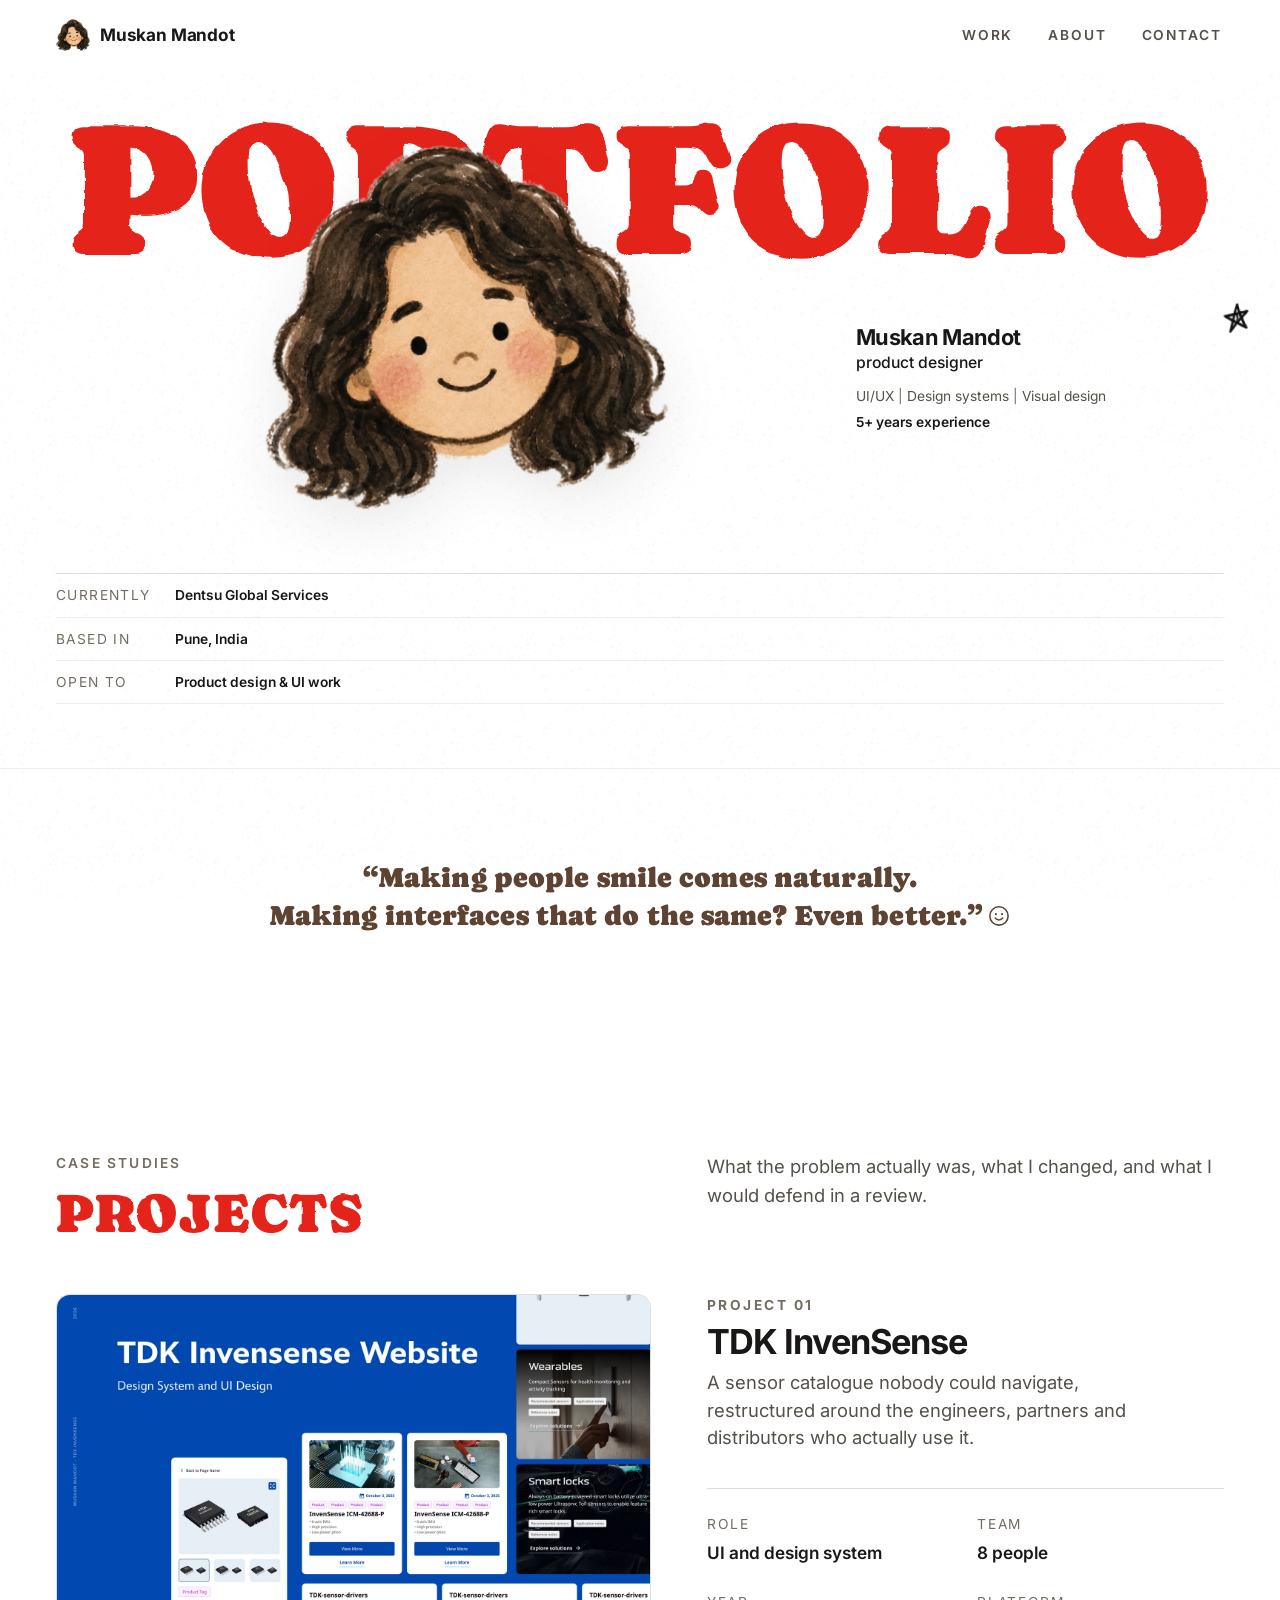
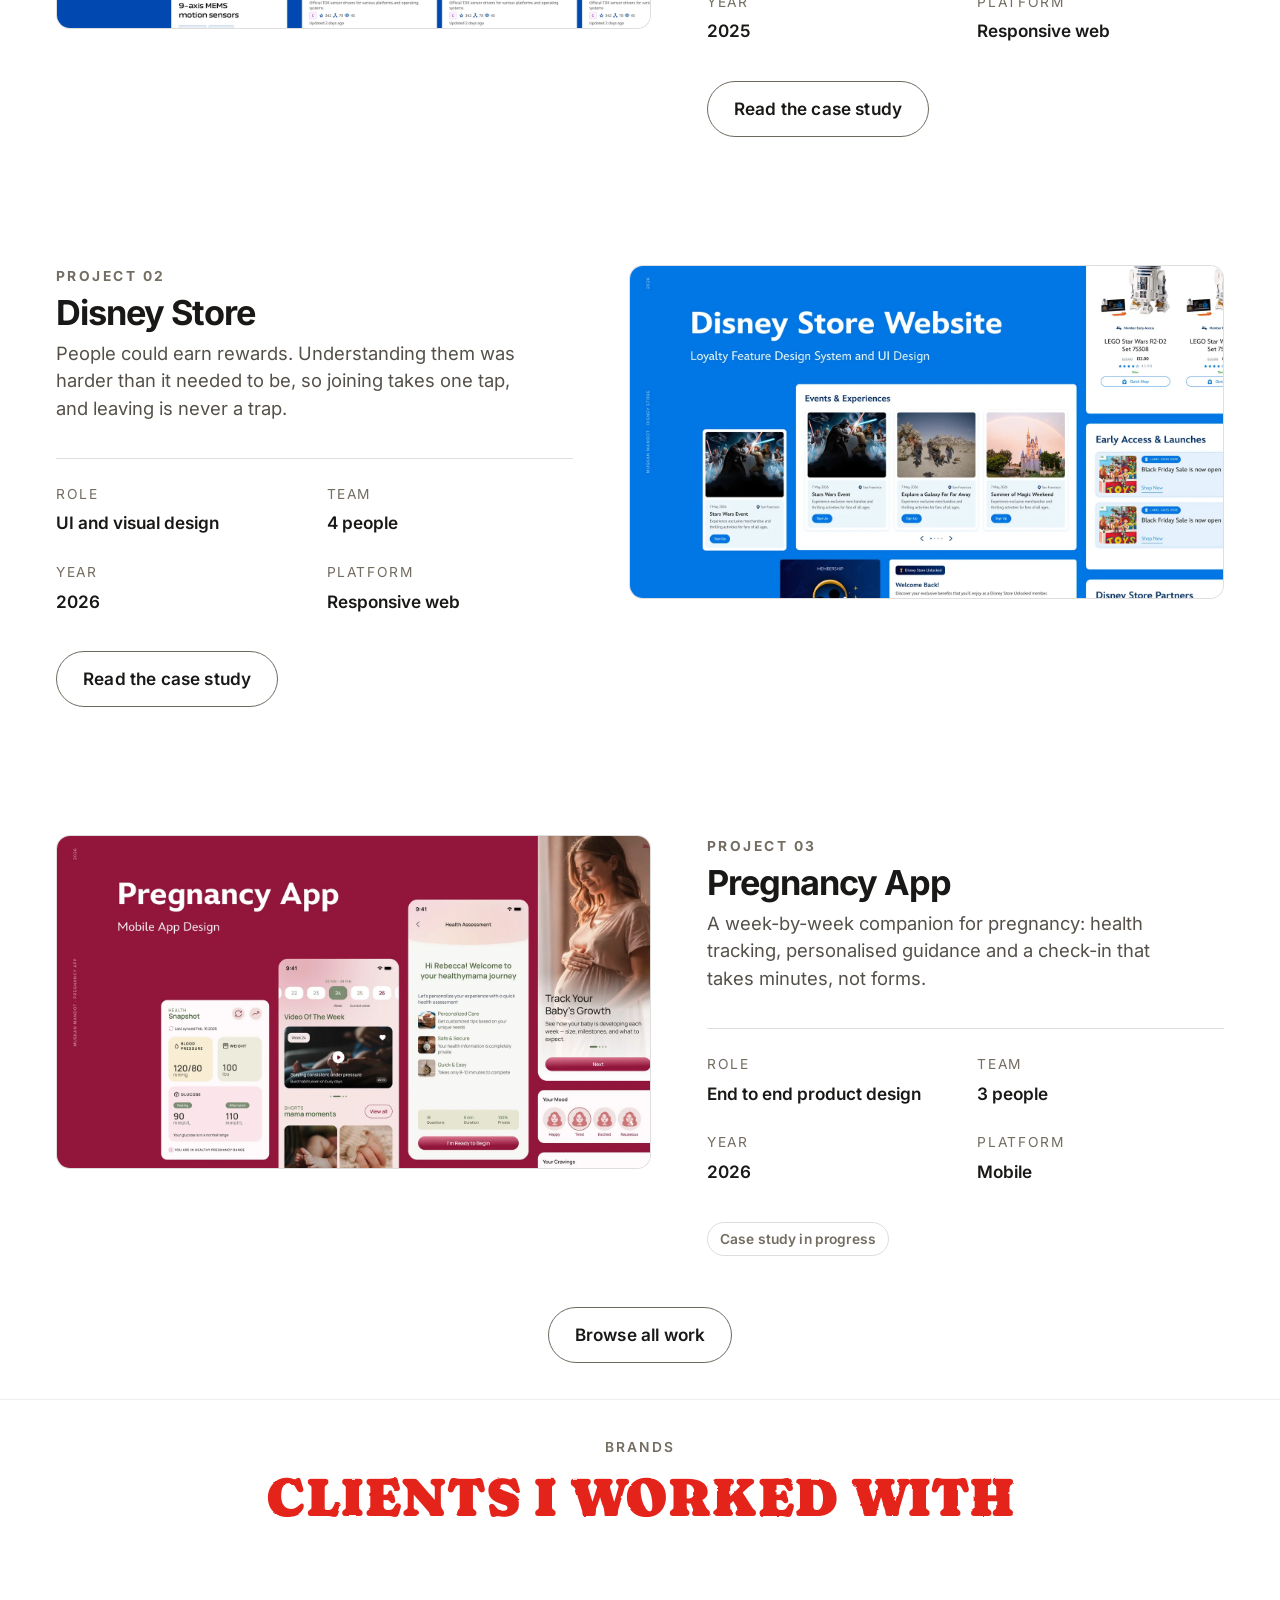
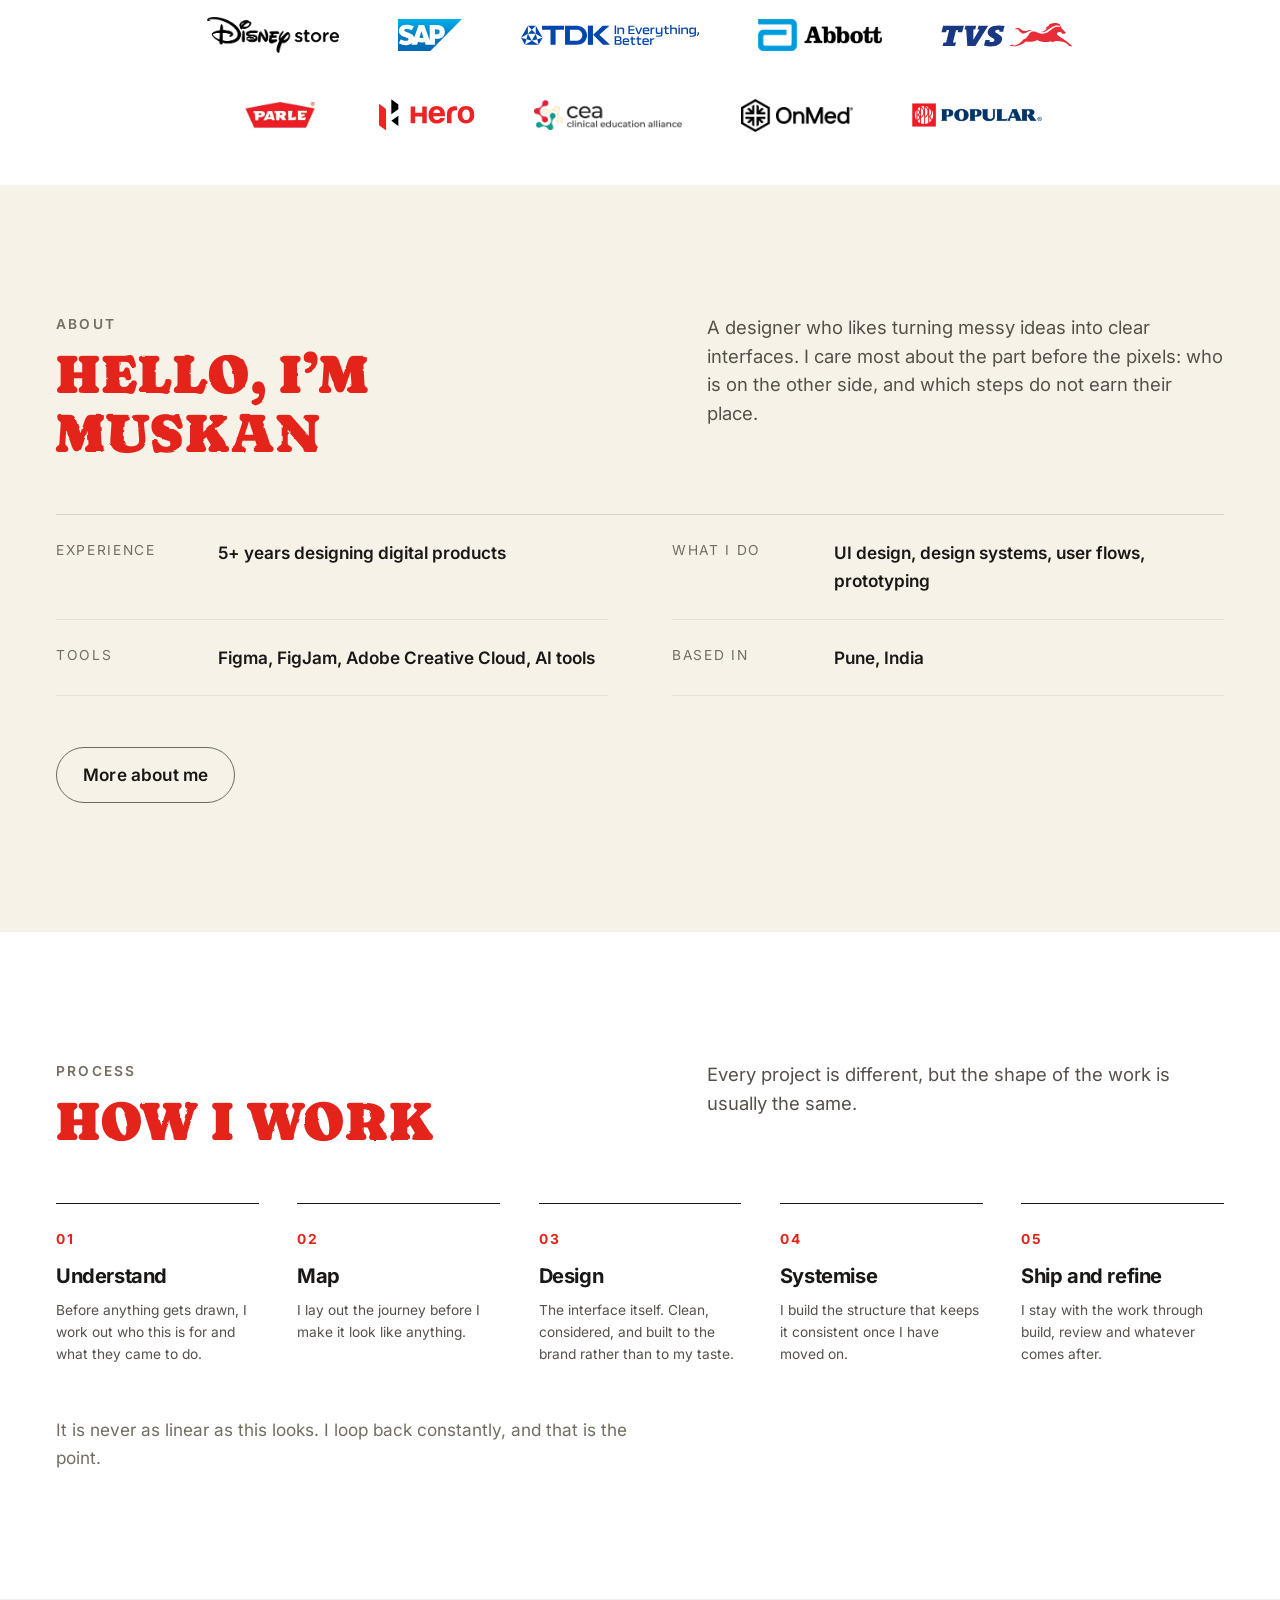
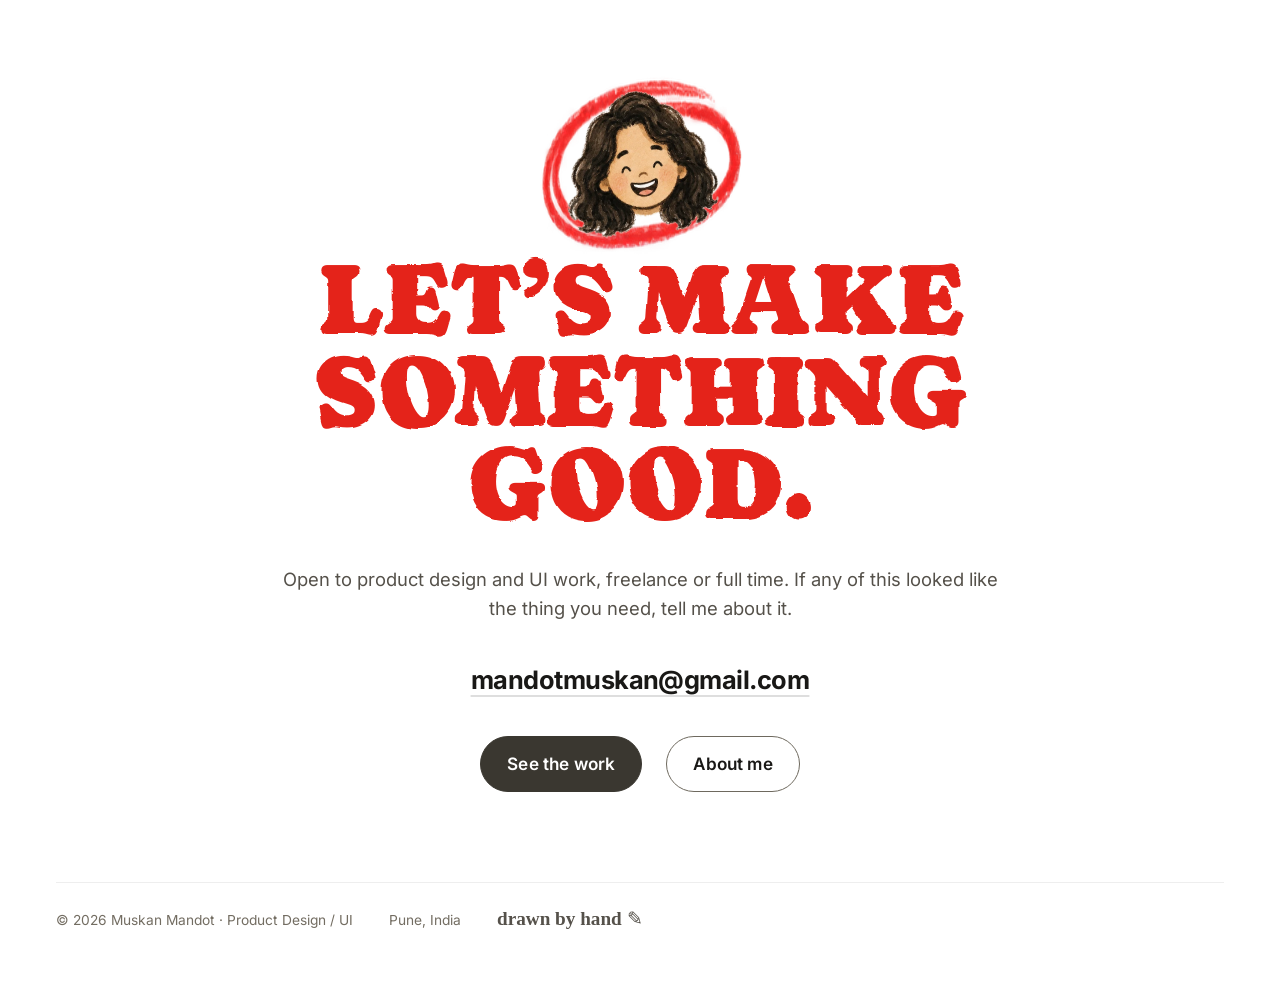
==== index.html @ 8ff484dd "Style the projects band by class so the bundle picks it up The tighter padding under the projects se" ====
<!doctype html>
<html lang="en">
<head>
<meta charset="utf-8">
<meta name="viewport" content="width=device-width, initial-scale=1">
<title>Muskan Mandot · Product Designer</title>
<meta name="description" content="Portfolio of Muskan Mandot. Product and UI design for web and mobile, and the design systems underneath. Based in Pune, India.">
<meta name="theme-color" content="#FDFBF6">

<meta property="og:type" content="website">
<meta property="og:title" content="Muskan Mandot · Product Designer">
<meta property="og:description" content="I design digital things that make sense. UI, design systems and visual design.">
<meta property="og:image" content="assets/img/projects/tdk-06.jpg">
<meta name="twitter:card" content="summary_large_image">

<link rel="icon" href="assets/img/favicon.png" type="image/png">

<link rel="preload" href="assets/fonts/inter-latin.woff2" as="font" type="font/woff2" crossorigin>
<link rel="preload" href="assets/fonts/caprasimo-latin.woff2" as="font" type="font/woff2" crossorigin>
<link rel="stylesheet" href="assets/css/fonts.css">
<link rel="stylesheet" href="assets/css/tokens.css">
<link rel="stylesheet" href="assets/css/base.css">
<link rel="stylesheet" href="assets/css/site.css">
<link rel="stylesheet" href="assets/css/mocks.css">
</head>

<body data-page="home">
<a class="skip" href="#work">Skip to the work</a>
<header data-nav></header>

<main id="main">

  <!-- ============ 1 · HERO · the poster moment ============ -->
  <section class="hero">
    <div class="poster hero__stage">
      <h1 class="ct poster__word hero__word">Portfolio</h1>

      <img class="poster__face" src="assets/img/face/neutral-lg.webp"
           width="836" height="729" alt="" aria-hidden="true"
           fetchpriority="high" decoding="async" style="--face-rot:-6deg">

      <div class="poster__id">
        <span class="poster__star" aria-hidden="true"
              data-doodle="star-black" data-rot="-8"></span>
        <p class="poster__name">Muskan Mandot</p>
        <p class="poster__role">product designer</p>
        <p class="poster__meta">
          <span>UI/UX</span><span>Design systems</span><span>Visual design</span>
        </p>
        <p class="poster__meta poster__meta--years">5+ years experience</p>
      </div>
    </div>

    <div class="wrap hero__base">
      <dl class="hero__facts reveal">
        <div><dt>Currently</dt><dd>Dentsu Global Services</dd></div>
        <div><dt>Based in</dt><dd>Pune, India</dd></div>
        <div><dt>Open to</dt><dd>Product design &amp; UI work</dd></div>
      </dl>

    </div>
  </section>

  <!-- ============ 2 · THE LINE ============ -->
  <section class="band band--tight band--line">
    <div class="wrap">
      <blockquote class="pull reveal">
        <p><span class="pull__line">“Making people smile comes naturally.</span>
          <span class="pull__line">Making interfaces that do the same? Even
          better.”<svg class="smiley" viewBox="0 0 24 24" aria-hidden="true" focusable="false"><circle cx="12" cy="12" r="10"/><circle class="dot" cx="8.6" cy="10" r="1.15"/><circle class="dot" cx="15.4" cy="10" r="1.15"/><path d="M7.9 14.3a5.2 5.2 0 0 0 8.2 0"/></svg></span></p>
      </blockquote>
    </div>
  </section>

  <!-- ============ 3 · SELECTED WORK · quiet ============ -->
  <section class="band band--work" id="work">
    <div class="wrap">
      <div class="shead reveal">
        <div class="shead__l">
          <p class="eyebrow">Case studies</p>
          <h2 class="ct ct--md shead__title">Projects</h2>
        </div>
        <p class="lede">
          What the problem actually was, what I changed, and what I would
          defend in a review.
        </p>
      </div>

      <div class="projects" id="projects"><!-- built by home.js --></div>

      <p class="work__more">
        <a class="btn btn--ghost" href="work.html">Browse all work</a>
      </p>
    </div>
  </section>

  <!-- ============ 4 · WORKED WITH · quiet ============ -->
  <section class="band band--clients band--line">
    <div class="wrap">
      <div class="shead shead--center reveal">
        <div class="shead__l">
          <p class="eyebrow">Brands</p>
          <h2 class="ct ct--md shead__title">Clients I worked with</h2>
        </div>
      </div>

      <ul class="clients reveal" id="clients"><!-- built by home.js --></ul>
    </div>
  </section>

  <!-- ============ 5 · ABOUT, SHORT · quiet ============ -->
  <section class="band band--warm">
    <div class="wrap">
      <div class="shead reveal">
        <div class="shead__l">
          <p class="eyebrow">About</p>
          <h2 class="ct ct--md shead__title">Hello, I’m Muskan</h2>
        </div>
        <p class="lede">
          A designer who likes turning messy ideas into clear interfaces. I care
          most about the part before the pixels: who is on the other side, and
          which steps do not earn their place.
        </p>
      </div>

      <dl class="facts">
        <div class="reveal"><dt>Experience</dt><dd>5+ years designing digital products</dd></div>
        <div class="reveal"><dt>What I do</dt><dd>UI design, design systems, user flows, prototyping</dd></div>
        <div class="reveal"><dt>Tools</dt><dd>Figma, FigJam, Adobe Creative Cloud, AI tools</dd></div>
        <div class="reveal"><dt>Based in</dt><dd>Pune, India</dd></div>
      </dl>

      <p style="margin-top:var(--s-6)">
        <a class="btn btn--ghost" href="about.html">More about me</a>
      </p>
    </div>
  </section>

  <!-- ============ 6 · HOW I WORK · quiet ============ -->
  <section class="band band--line">
    <div class="wrap">
      <div class="shead reveal">
        <div class="shead__l">
          <p class="eyebrow">Process</p>
          <h2 class="ct ct--md shead__title">How I work</h2>
        </div>
        <p class="lede">
          Every project is different, but the shape of the work is usually
          the same.
        </p>
      </div>

      <ol class="steps" id="steps"><!-- built by home.js --></ol>

      <p class="steps__note reveal">
        It is never as linear as this looks. I loop back constantly, and that
        is the point.
      </p>
    </div>
  </section>

</main>

<footer data-foot></footer>

<script src="assets/js/crayon-ratio.js"></script>
<script src="assets/js/img-sizes.js"></script>
<script src="assets/js/crayon.js"></script>
<script src="assets/js/data.js"></script>
<script src="assets/js/common.js"></script>
<script src="assets/js/home.js"></script>
</body>
</html>
---- assets/css/fonts.css ----
/* =========================================================
   fonts.css — self-hosted, no external requests.
   Inter for the interface, Caprasimo for crayon display type,
   Caveat for the handwritten annotations.
   ========================================================= */

@font-face {
  font-family: "Inter";
  font-style: normal;
  font-weight: 100 900;
  font-display: swap;
  src: url("../fonts/inter-latin.woff2") format("woff2");
  unicode-range: U+0000-00FF, U+0131, U+0152-0153, U+02BB-02BC, U+02C6, U+02DA,
    U+02DC, U+0304, U+0308, U+0329, U+2000-206F, U+2074, U+20AC, U+2122, U+2191,
    U+2193, U+2212, U+2215, U+FEFF, U+FFFD;
}
@font-face {
  font-family: "Inter";
  font-style: normal;
  font-weight: 100 900;
  font-display: swap;
  src: url("../fonts/inter-latin-ext.woff2") format("woff2");
  unicode-range: U+0100-02BA, U+02BD-02C5, U+02C7-02CC, U+02CE-02D7, U+02DD-02FF,
    U+0304, U+0308, U+0329, U+1D00-1DBF, U+1E00-1E9F, U+1EF2-1EFF, U+2020,
    U+20A0-20AB, U+20AD-20C0, U+2113, U+2C60-2C7F, U+A720-A7FF;
}

@font-face {
  font-family: "Caprasimo";
  font-style: normal;
  font-weight: 400;
  font-display: swap;
  src: url("../fonts/caprasimo-latin.woff2") format("woff2");
  unicode-range: U+0000-00FF, U+0131, U+0152-0153, U+02BB-02BC, U+02C6, U+02DA,
    U+02DC, U+0304, U+0308, U+0329, U+2000-206F, U+20AC, U+2122, U+2191, U+2193,
    U+2212, U+2215, U+FEFF, U+FFFD;
}
@font-face {
  font-family: "Caprasimo";
  font-style: normal;
  font-weight: 400;
  font-display: swap;
  src: url("../fonts/caprasimo-latin-ext.woff2") format("woff2");
  unicode-range: U+0100-02BA, U+02BD-02C5, U+02C7-02CC, U+02CE-02D7, U+02DD-02FF,
    U+0304, U+0308, U+0329, U+1D00-1DBF, U+1E00-1E9F, U+1EF2-1EFF, U+2020,
    U+20A0-20AB, U+20AD-20C0, U+2113, U+2C60-2C7F, U+A720-A7FF;
}

@font-face {
  font-family: "Caveat";
  font-style: normal;
  font-weight: 400 700;
  font-display: swap;
  src: url("../fonts/caveat-latin.woff2") format("woff2");
  unicode-range: U+0000-00FF, U+0131, U+0152-0153, U+02BB-02BC, U+02C6, U+02DA,
    U+02DC, U+0304, U+0308, U+0329, U+2000-206F, U+2074, U+20AC, U+2122, U+2191,
    U+2193, U+2212, U+2215, U+FEFF, U+FFFD;
}
@font-face {
  font-family: "Caveat";
  font-style: normal;
  font-weight: 400 700;
  font-display: swap;
  src: url("../fonts/caveat-latin-ext.woff2") format("woff2");
  unicode-range: U+0100-02BA, U+02BD-02C5, U+02C7-02CC, U+02CE-02D7, U+02DD-02FF,
    U+0304, U+0308, U+0329, U+1D00-1DBF, U+1E00-1E9F, U+1EF2-1EFF, U+2020,
    U+20A0-20AB, U+20AD-20C0, U+2113, U+2C60-2C7F, U+A720-A7FF;
}
---- assets/css/tokens.css ----
/* =========================================================
   tokens.css — the whole visual system in one place.
   Colour, type scale, spacing, sizing. Nothing else should
   hard-code a hex value or a magic pixel number.
   ========================================================= */

:root {
  /* ---- paper -------------------------------------------------- */
  --paper:        #FFFFFF;   /* the page */
  --paper-warm:   #F7F2E7;   /* the beige band, used sparingly */
  --card:         #FFFFFF;   /* lifted surfaces */

  /* ---- ink ---------------------------------------------------- */
  --ink:          #191816;
  --ink-soft:     #55514A;
  --ink-faint:    #736D62;

  /* ---- crayons ------------------------------------------------ */
  --red:          #E0392C;
  --red-ink:      #E4231A;   /* display type — a solid, opaque crayon red */
  --red-deep:     #B72A20;
  --blue:         #1B4FD8;
  --blue-wash:    #ECF0FD;
  --orange:       #EF6C1E;
  --yellow:       #F0AE12;
  --green:        #4F8C3E;
  --brown:        #5E4232;   /* the character's hair, used for pull quotes */

  /* ---- lines -------------------------------------------------- */
  --rule:         rgba(25, 24, 22, .14);
  --rule-soft:    rgba(25, 24, 22, .07);
  --focus:        #1B4FD8;
  --btn:          #3A3730;   /* buttons: a warm charcoal grey, never red */
  --btn-line:     #6E695E;

  /* ---- type --------------------------------------------------- */
  --f-body:    "Inter", ui-sans-serif, system-ui, -apple-system, "Segoe UI", Roboto, sans-serif;
  --f-display: "Caprasimo", "Inter", ui-sans-serif, system-ui, sans-serif;
  --f-hand:    "Caveat", "Segoe Script", cursive;

  --t--1:  clamp(0.80rem, 0.78rem + 0.10vw, 0.86rem);
  --t-0:   clamp(0.98rem, 0.95rem + 0.16vw, 1.07rem);
  --t-1:   clamp(1.09rem, 1.03rem + 0.28vw, 1.28rem);
  --t-lede:clamp(1.02rem, 0.97rem + 0.22vw, 1.18rem);  /* supporting copy under a heading */
  --t-2:   clamp(1.28rem, 1.17rem + 0.52vw, 1.66rem);
  --t-3:   clamp(1.55rem, 1.33rem + 1.02vw, 2.30rem);
  --t-4:   clamp(1.95rem, 1.52rem + 1.98vw, 3.40rem);
  --t-5:   clamp(2.55rem, 1.63rem + 4.20vw, 5.60rem);
  --t-6:   clamp(3.10rem, 1.55rem + 7.10vw, 8.40rem);

  /* ---- rhythm ------------------------------------------------- */
  --s-1:  6px;
  --s-2:  10px;
  --s-3:  16px;
  --s-4:  24px;
  --s-5:  36px;
  --s-6:  clamp(44px,  4vw,  64px);
  --s-7:  clamp(64px,  7vw, 104px);
  --s-8:  clamp(88px, 10vw, 152px);

  --wrap:        1240px;
  --wrap-mid:     980px;
  --wrap-read:    720px;
  --gutter:      clamp(20px, 4.4vw, 56px);

  --r-sm: 8px;
  --r:    14px;
  --r-lg: 22px;

  /* ---- decorative asset sizes --------------------------------- */
  --ca-xs: clamp(24px,  3.0vw,  38px);
  --ca-sm: clamp(36px,  4.4vw,  58px);
  --ca-md: clamp(54px,  6.4vw,  88px);
  --ca-lg: clamp(74px,  9.0vw, 126px);
  --ca-xl: clamp(96px, 12.0vw, 178px);

  --ease: cubic-bezier(.22, .68, .32, 1);
}
---- assets/css/base.css ----
/* =========================================================
   base.css — reset, typography, page chrome, and the small
   set of primitives every page builds out of.

   The rule this file exists to protect: the interface is a
   clean white editorial layout. The crayon work sits on top
   of it as artwork, and never in the way of it.
   ========================================================= */

/* ---------------------------------------------------------
   1 · reset
   --------------------------------------------------------- */

*, *::before, *::after { box-sizing: border-box; }

html { -webkit-text-size-adjust: 100%; scroll-behavior: smooth; }

body {
  margin: 0;
  background: var(--paper);
  color: var(--ink);
  font-family: var(--f-body);
  font-size: var(--t-0);
  line-height: 1.62;
  font-synthesis-weight: none;
  -webkit-font-smoothing: antialiased;
  overflow-x: hidden;
}

/* the paper tooth — barely there, but it stops the white going flat */
body::before {
  content: "";
  position: fixed;
  inset: 0;
  background: url("../img/tex/paper.png") repeat;
  background-size: 210px 210px;
  opacity: .34;
  pointer-events: none;
  z-index: 0;
}
body > * { position: relative; z-index: 1; }

h1, h2, h3, h4, p, figure, blockquote, ul, ol, dl { margin: 0; }
[hidden] { display: none !important; }
ul, ol { padding: 0; list-style: none; }
img, svg { display: block; max-width: 100%; }
img { height: auto; }
a { color: inherit; text-decoration: none; }
button { font: inherit; color: inherit; background: none; border: 0; cursor: pointer; }

::selection { background: var(--red); color: #fff; }

:focus-visible {
  outline: 3px solid var(--focus);
  outline-offset: 3px;
  border-radius: 3px;
}

.skip {
  position: fixed;
  top: 10px;
  left: 10px;
  z-index: 999;
  padding: 10px 16px;
  background: var(--ink);
  color: var(--paper);
  border-radius: var(--r-sm);
  font-weight: 600;
  transform: translateY(-160%);
  transition: transform .18s var(--ease);
}
.skip:focus { transform: none; }

.sr {
  position: absolute;
  width: 1px; height: 1px;
  padding: 0; margin: -1px;
  overflow: hidden; clip-path: inset(50%);
  white-space: nowrap;
}

/* ---------------------------------------------------------
   2 · layout
   --------------------------------------------------------- */

.wrap     { width: min(var(--wrap),      100% - var(--gutter) * 2); margin-inline: auto; }
.wrap-mid { width: min(var(--wrap-mid),  100% - var(--gutter) * 2); margin-inline: auto; }
.wrap-read{ width: min(var(--wrap-read), 100% - var(--gutter) * 2); margin-inline: auto; }

.band       { padding-block: var(--s-8); }
.band--tight{ padding-block: var(--s-7); }
.band--warm { background: var(--paper-warm); }
.band--line { border-top: 1px solid var(--rule-soft); }

/* ---------------------------------------------------------
   3 · type
   --------------------------------------------------------- */

.eyebrow {
  font-size: var(--t--1);
  font-weight: 600;
  letter-spacing: .16em;
  text-transform: uppercase;
  color: var(--ink-faint);
}
.eyebrow--red { color: var(--red-ink); }

.lede {
  font-size: var(--t-lede);
  line-height: 1.58;
  color: var(--ink-soft);
  max-width: 60ch;
}

.body p + p { margin-top: 1.05em; }
.body p { color: var(--ink-soft); max-width: 68ch; }

.hand {
  font-family: var(--f-hand);
  font-weight: 700;
  font-size: clamp(1.15rem, 1.5vw, 1.5rem);
  line-height: 1.25;
  color: var(--blue);
}
.hand--red { color: var(--red); }
.hand--ink { color: var(--ink-soft); }

/* --- the crayon display headline -----------------------------
   Real, selectable, searchable text. The crayon look comes from
   a grain tile clipped to the glyphs plus a turbulence filter
   that roughens the outline. Both degrade to flat red type. */

.ct {
  font-family: var(--f-display);
  font-weight: 400;
  font-size: var(--t-5);
  /* Caprasimo's comma descends a long way — anything tighter and it
     lands on the line below. */
  line-height: 1;
  letter-spacing: -.005em;
  text-transform: uppercase;
  color: var(--red-ink);
  margin: 0;
}
.ct--blue   { color: var(--blue); }
.ct--ink    { color: var(--ink); }
.ct--orange { color: var(--orange); }

.ct--xl { font-size: var(--t-6); }
.ct--lg { font-size: var(--t-5); }
.ct--md { font-size: var(--t-4); }
.ct--sm { font-size: var(--t-3); letter-spacing: 0; }

/* the smaller display sizes wrap more often, so they need the extra room */
.ct--md, .ct--sm { line-height: 1.08; }

/* The letters are a solid, opaque crayon red. The hand comes from the
   uneven outline below, not from paper showing through the fill. */

/* The wobble. Two strengths, because a displacement that reads as a
   confident crayon edge on a poster word turns a section heading to mush. */
.ct--xl, .poster__word { filter: url("#crayonEdge"); }
.ct--lg, .ct--md       { filter: url("#crayonEdgeSm"); }

@media (max-width: 700px) {
  .ct--lg, .ct--md { filter: none; }
}

/* =========================================================
   3b · POSTER — the shared title moment.

   One huge crayon word, the character large and overlapping it,
   and a plain black information block set beside them. Used by
   the homepage hero, every page title and the closing panel.
   ========================================================= */

.poster { position: relative; container-type: inline-size; }

/* The word is sized to fill its container exactly: --em is the width of the
   widest line measured in ems of this typeface, so 100cqw / --em is the font
   size that fits. --cap stops it running away on very wide screens. */
.poster__word {
  --ls: -.012;
  font-size: min(calc(100cqw / var(--em, 6.05)), var(--cap, 15rem));
  line-height: .9;
  text-align: center;
  letter-spacing: calc(var(--ls) * 1em);
  white-space: nowrap;
}
.poster__word .ln { display: block; }

.poster__face {
  position: absolute;
  left: var(--face-x, 50%);
  top: var(--face-top, 4vw);
  width: var(--face-w, 38vw);
  max-width: none;
  transform: translateX(-52%) rotate(var(--face-rot, 0deg));
  z-index: 2;
  filter: drop-shadow(0 18px 26px rgba(25, 24, 22, .09));
}

/* the plain-type information block, set at the character's eye line */
.poster__id {
  position: absolute;
  right: 0;
  top: var(--id-top, 21vw);
  z-index: 3;
  width: min(23rem, 32vw);
}
.poster__name {
  font-size: clamp(1.15rem, 1.7vw, 1.7rem);
  font-weight: 700;
  letter-spacing: -.03em;
  line-height: 1.05;
}
.poster__role {
  margin-top: .1em;
  font-size: clamp(.98rem, 1.15vw, 1.18rem);
  font-weight: 500;
  color: var(--ink);
}
.poster__meta {
  margin-top: .7em;
  font-size: var(--t--1);
  color: var(--ink-soft);
}
.poster__meta span + span::before { content: " | "; color: var(--ink-faint); }
.poster__meta--years { margin-top: .25em; font-weight: 600; color: var(--ink); }
.poster__star { position: absolute; width: clamp(22px, 2.2vw, 34px); }

@media (max-width: 900px) {
  .poster__word { font-size: calc(100cqw / var(--em-sm, var(--em, 6.05))); }
  .poster__face {
    position: static;
    width: min(62vw, 340px);
    margin: -4vw auto 0;
    transform: rotate(var(--face-rot, 0deg));
  }
  .poster__id {
    position: static;
    width: auto;
    max-width: 30rem;
    margin: var(--s-5) auto 0;
    text-align: center;
  }
  .poster__star { display: none; }
}

/* ---------------------------------------------------------
   4 · decorative crayon assets
   Built by crayon.js. Everything here is presentation only —
   the elements carry aria-hidden unless given real alt text.
   --------------------------------------------------------- */

.ca {
  display: block;
  width: var(--ca-md);
  height: auto;
  pointer-events: none;
  user-select: none;
  flex: none;
}
.ca--xs { width: var(--ca-xs); }
.ca--sm { width: var(--ca-sm); }
.ca--md { width: var(--ca-md); }
.ca--lg { width: var(--ca-lg); }
.ca--xl { width: var(--ca-xl); }

/* The element an asset is painted into. In a flex row it would otherwise
   shrink, and the img's max-width:100% would squash the artwork with it —
   which is how a row of identical ticks ends up at six different sizes. */
.ca-host { flex: none; }

/* free-floating pieces are positioned by their host section */
.ca-float { position: absolute; z-index: 2; }

/* the character, used as a stamp */
.stamp { display: block; width: var(--ca-lg); }
.stamp--sm { width: var(--ca-md); }
.stamp--lg { width: var(--ca-xl); }

/* a stamp sitting inside a rough hand-drawn circle */
.stamp-ring { position: relative; display: inline-block; flex: none; }
.stamp-ring__ring {
  position: absolute;
  left: -17%;
  top: -13%;
  width: 134%;
  height: 128%;
  max-width: none;
  object-fit: fill;
  opacity: .9;
}
.stamp-ring .stamp { position: relative; }

/* ---------------------------------------------------------
   5 · marked-up words: underline, circle, highlight
   The mark is an image layered under the text, so the word
   itself stays real text.
   --------------------------------------------------------- */

.mark {
  position: relative;
  display: inline-block;
  white-space: nowrap;
}
.mark > img {
  position: absolute;
  left: -4%;
  width: 108%;
  max-width: none;
  pointer-events: none;
  z-index: -1;
}
.mark--under > img  { bottom: -.36em; height: .46em; object-fit: fill; }
.mark--circle > img { inset: -34% -10%; width: 120%; height: 168%; z-index: -1; }
.mark--hi > img     { bottom: .04em; height: .74em; object-fit: fill; opacity: .55; }

/* draws itself when it scrolls in, or on hover for links */
.mark > img { clip-path: inset(0 100% 0 0); }
.mark.is-in > img,
a:hover .mark > img,
a:focus-visible .mark > img {
  clip-path: inset(0 -2% 0 0);
  transition: clip-path .5s var(--ease);
}

/* ---------------------------------------------------------
   6 · annotation — the handwritten note with a small doodle
   --------------------------------------------------------- */

.note {
  display: flex;
  align-items: flex-start;
  gap: var(--s-2);
  max-width: 30ch;
}
.note__text {
  font-family: var(--f-hand);
  font-weight: 700;
  font-size: clamp(1.05rem, 1.35vw, 1.35rem);
  line-height: 1.22;
  color: var(--blue);
}
.note--red .note__text { color: var(--red); }
.note--ink .note__text { color: var(--ink-soft); }
.note > .ca { margin-top: .1em; }

/* ---------------------------------------------------------
   7 · buttons and links
   --------------------------------------------------------- */

.btn {
  display: inline-flex;
  align-items: center;
  padding: 13px 26px;
  border-radius: 999px;
  background: var(--btn);
  color: var(--paper);
  font-size: var(--t-0);
  font-weight: 600;
  letter-spacing: .01em;
  border: 1.5px solid var(--btn);
  transition: background .16s var(--ease), color .16s var(--ease),
              border-color .16s var(--ease), transform .16s var(--ease);
}
.btn:hover { background: var(--ink); border-color: var(--ink); }
.btn:active { transform: scale(.98); }

.btn--ghost {
  background: transparent;
  color: var(--ink);
  border-color: var(--btn-line);
}
.btn--ghost:hover { background: var(--btn); border-color: var(--btn); color: var(--paper); }

/* a text link with a crayon underline that draws on hover */
.tlink {
  position: relative;
  display: inline-block;
  font-weight: 600;
  padding-bottom: .18em;
}
.tlink::after {
  content: "";
  position: absolute;
  left: 0; right: 0; bottom: 0;
  height: 2px;
  background: currentColor;
  opacity: .28;
  transform-origin: left;
  transform: scaleX(1);
  transition: opacity .18s var(--ease);
}
.tlink:hover::after { opacity: 1; }

/* ---------------------------------------------------------
   8 · navigation
   --------------------------------------------------------- */

.nav {
  position: sticky;
  top: 0;
  z-index: 60;
  display: flex;
  align-items: center;
  justify-content: space-between;
  gap: var(--s-4);
  padding: 18px var(--gutter);
  background: color-mix(in srgb, var(--paper) 88%, transparent);
  backdrop-filter: blur(8px);
  transition: box-shadow .2s var(--ease), padding .2s var(--ease);
}
.nav.is-stuck {
  padding-block: 12px;
  box-shadow: 0 1px 0 var(--rule-soft);
}

.nav__mark {
  display: flex;
  align-items: center;
  gap: 10px;
  font-weight: 700;
  font-size: var(--t-0);
  letter-spacing: -.01em;
}
.nav__mark .stamp { width: 34px; }

.nav__links {
  display: flex;
  align-items: center;
  gap: clamp(14px, 2.4vw, 34px);
}
.nav__links a {
  position: relative;
  font-size: var(--t--1);
  font-weight: 600;
  letter-spacing: .14em;
  text-transform: uppercase;
  padding: 6px 2px;
}
/* The current and hovered item get a thin solid rule. A crayon scribble
   here read as decoration on a control, which is the one place in this
   system the hand does not belong. */
.nav__links a > img { display: none; }
.nav__links a { color: var(--ink-soft); transition: color .16s var(--ease); }
.nav__links a::after {
  content: "";
  position: absolute;
  left: 0;
  right: 0;
  bottom: -2px;
  height: 1.5px;
  background: currentColor;
  transform: scaleX(0);
  transform-origin: left;
  transition: transform .22s var(--ease);
}
.nav__links a:hover,
.nav__links a:focus-visible,
.nav__links a[aria-current="page"] { color: var(--ink); }
.nav__links a:hover::after,
.nav__links a:focus-visible::after,
.nav__links a[aria-current="page"]::after { transform: scaleX(1); }

@media (max-width: 620px) {
  .nav { padding-inline: var(--gutter); }
  .nav__mark > span:not(.sr) { display: none; }
  .nav__links { gap: 14px; }
  .nav__links a { letter-spacing: .08em; }
}

/* ---------------------------------------------------------
   9 · the closing panel — echoes the homepage hero
   --------------------------------------------------------- */

.foot {
  position: relative;
  padding-block: var(--s-8);
  border-top: 1px solid var(--rule-soft);
  overflow: hidden;
}
.foot__inner { position: relative; }
.foot__row {
  display: flex;
  flex-wrap: wrap;
  align-items: center;
  gap: var(--s-4);
  margin-top: var(--s-5);
}
.foot__mail {
  font-size: var(--t-2);
  font-weight: 600;
  letter-spacing: -.015em;
}
.foot__meta {
  display: flex;
  flex-wrap: wrap;
  gap: var(--s-3) var(--s-5);
  align-items: baseline;
  margin-top: var(--s-7);
  padding-top: var(--s-4);
  border-top: 1px solid var(--rule-soft);
  font-size: var(--t--1);
  color: var(--ink-faint);
}
.foot__stamp { display: flex; align-items: center; gap: var(--s-3); margin-top: var(--s-5); }

/* ---------------------------------------------------------
   10 · scroll reveals + resting motion
   --------------------------------------------------------- */

.reveal {
  opacity: 0;
  transform: translateY(14px);
  transition: opacity .6s var(--ease), transform .6s var(--ease);
  transition-delay: calc(var(--d, 0) * 70ms);
}
.reveal.is-in { opacity: 1; transform: none; }

/* artwork arrives with a small settle, as if placed by hand */
.ca-float {
  opacity: 0;
  transform: translateY(10px) rotate(var(--rot, 0deg)) scale(.94);
  transition: opacity .55s var(--ease), transform .55s var(--ease);
  transition-delay: calc(var(--d, 0) * 80ms + 120ms);
}
.ca-float.is-in { opacity: 1; transform: rotate(var(--rot, 0deg)); }

@media (prefers-reduced-motion: reduce) {
  html { scroll-behavior: auto; }
  .reveal, .ca-float { opacity: 1; transform: rotate(var(--rot, 0deg)); transition: none; }
  .mark > img { clip-path: none; transition: none; }
  .btn:hover, .btn:active { transform: none; }
  *, *::before, *::after {
    animation-duration: .01ms !important;
    animation-iteration-count: 1 !important;
    transition-duration: .01ms !important;
  }
}
---- assets/css/site.css ----
/* =========================================================
   site.css — the page sections.

   Rhythm across every page: expressive → clean → clean →
   expressive. Title moments carry the artwork; the reading
   sections go quiet again.
   ========================================================= */

/* =========================================================
   1 · HERO — the poster moment
   ========================================================= */

.hero {
  position: relative;
  padding-block: clamp(18px, 2.6vw, 40px) clamp(36px, 5vw, 72px);
  overflow: hidden;
}

.hero__stage {
  --em: 6.05;            /* PORTFOLIO */
  --cap: 17rem;
  --face-x: 35cqw;       /* the head sits left of centre, not under the middle */
  --face-w: 35cqw;
  --face-top: 3.4cqw;
  --id-top: 19cqw;
  width: calc(100% - var(--gutter) * 2);
  max-width: none;
  margin-inline: auto;
  padding-bottom: 21cqw;
}
.hero__word { color: var(--red-ink); }
.hero__stage .poster__star { right: -1.6em; top: -1.4em; }

.hero__base {
  display: flex;
  flex-wrap: wrap;
  align-items: flex-end;
  justify-content: space-between;
  gap: var(--s-5) var(--s-6);
  margin-top: clamp(16px, 2.4vw, 40px);
}

.hero__facts {
  flex: 1 1 26rem;
  border-top: 1px solid var(--rule);
}
.hero__facts div {
  display: grid;
  grid-template-columns: 7.5em 1fr;
  gap: var(--s-3);
  padding: 10px 0;
  border-bottom: 1px solid var(--rule-soft);
  font-size: var(--t--1);
}
.hero__facts dt { color: var(--ink-faint); letter-spacing: .1em; text-transform: uppercase; }
.hero__facts dd { margin: 0; font-weight: 600; }

@media (max-width: 900px) {
  .hero__stage { padding-bottom: 0; }
  .hero__base { justify-content: center; }
}

/* =========================================================
   2 · section heads — the quiet way in
   ========================================================= */

/* Both columns start on the same line. Baseline alignment reads as wrong
   here, because the larger supporting line then sits 7px above the eyebrow;
   what has to match is the top of the type, not the baseline. */
/* The same two columns as a project row, with the same gap and the same
   breakpoint. As a flex row with space-between, the supporting line's left
   edge floated with its own width and never lined up with the project text
   underneath it. */
.shead {
  display: grid;
  grid-template-columns: minmax(0, 1.15fr) minmax(0, 1fr);
  gap: clamp(24px, 4.4vw, 68px);
  align-items: start;
  margin-bottom: var(--s-6);
}
.shead__l { position: relative; max-width: 27rem; }

/* a centred head, for sections with nothing in the right column */
.shead--center { grid-template-columns: 1fr; justify-items: center; text-align: center; }
/* Wide enough to hold the longest centred title on one line, so the
   quiet bands keep the same single-line rhythm as the rest. */
.shead--center .shead__l { max-width: 54rem; }

@media (max-width: 880px) {
  .shead { grid-template-columns: 1fr; gap: var(--s-4); }
}
/* The display face carries less optical weight than Inter Bold at the same
   pixel size, so a section heading needs a little more than the items under
   it, not the same. */
.shead__title {
  margin-top: .18em;
  font-size: clamp(2.1rem, 1.58rem + 2.3vw, 3.9rem);
}
.shead__star {
  position: absolute;
  left: -2.1em;
  top: 1.7em;
  width: clamp(20px, 2.4vw, 32px);
}
.shead .lede { max-width: none; }

@media (max-width: 760px) {
  .shead__star { display: none; }
}

/* =========================================================
   3 · PROJECTS, as real UI
   ========================================================= */

.projects { display: grid; gap: var(--s-8); }

/* The "browse all work" link centres under the rows rather than sitting in
   the left column, where it left the right half of the line empty. It also
   sits closer to the last project and closer to the rule below, so the two
   sections read as neighbours instead of drifting apart.

   Styled by class, not by #work. The preview bundler stacks all five pages
   in one document and namespaces their ids to keep them unique, so an
   id selector silently stops matching there. */
.work__more { margin-top: var(--s-6); text-align: center; }
.band--work { padding-bottom: var(--s-5); }

.proj {
  position: relative;
  display: grid;
  grid-template-columns: minmax(0, 1.15fr) minmax(0, 1fr);
  gap: clamp(24px, 4.4vw, 68px);
  align-items: start;
}
/* Alternating rows swap sides. The column widths have to swap with them,
   or every second cover is rendered in the narrower column. */
.proj:nth-child(even) { grid-template-columns: minmax(0, 1fr) minmax(0, 1.15fr); }
.proj:nth-child(even) .proj__media { order: 2; }

.proj__media { position: relative; min-width: 0; }
.proj__shot {
  position: relative;
  overflow: hidden;
  border-radius: var(--r);
  border: 1px solid var(--rule);
  background: var(--card);
  aspect-ratio: 16 / 9;
  transition: transform .4s var(--ease), box-shadow .4s var(--ease);
}
.proj__shot img { width: 100%; height: 100%; object-fit: cover; }
.proj__shot--mock {
  container-type: inline-size;
  display: grid;
  place-items: center;
  padding: clamp(16px, 3vw, 40px);
  background: var(--blue-wash);
}
.proj:has(a):hover .proj__shot { transform: translateY(-4px); box-shadow: 0 18px 44px -28px rgba(25,24,22,.42); }

.proj__body { min-width: 0; }
.proj__no {
  display: flex;
  align-items: center;
  gap: 10px;
  font-size: var(--t--1);
  font-weight: 700;
  letter-spacing: .18em;
  color: var(--ink-faint);
}
.proj__no .ca { width: clamp(18px, 2vw, 26px); }

.proj__title {
  margin-top: .22em;
  font-size: var(--t-3);
  font-weight: 700;
  letter-spacing: -.03em;
  line-height: 1.02;
}
.proj__line {
  margin-top: .55em;
  font-size: var(--t-lede);
  line-height: 1.5;
  color: var(--ink-soft);
  max-width: 40ch;
}

.meta {
  display: grid;
  grid-template-columns: repeat(2, minmax(0, 1fr));
  gap: var(--s-4);
  margin-top: var(--s-5);
  padding-top: var(--s-4);
  border-top: 1px solid var(--rule);
}
.meta dt {
  font-size: var(--t--1);
  letter-spacing: .12em;
  text-transform: uppercase;
  color: var(--ink-faint);
}
.meta dd { margin: 4px 0 0; font-size: var(--t-0); font-weight: 600; }

/* work that is live but whose write-up is not */
.tag-soft {
  display: inline-block;
  padding: 5px 12px;
  border: 1px solid var(--rule);
  border-radius: 999px;
  font-size: var(--t--1);
  font-weight: 600;
  color: var(--ink-faint);
  letter-spacing: .01em;
}
.tile__tags .tag-soft { text-transform: none; letter-spacing: .01em; padding: 4px 10px; }

.proj__cta { margin-top: var(--s-5); }

/* One link covers the whole row, so the card is a single tab stop and the
   image and button are not repeated announcements of the same destination. */
.stretch::after { content: ""; position: absolute; inset: 0; z-index: 4; }
.proj__title a { position: static; }
.proj:focus-within .proj__shot { transform: translateY(-4px); }
.proj__title a:focus-visible { outline-offset: 4px; }

@media (max-width: 880px) {
  .proj { grid-template-columns: 1fr; gap: var(--s-4); }
  .proj:nth-child(even) .proj__media { order: 0; }
  .proj__shot { aspect-ratio: 16 / 9; }
}

/* =========================================================
   4 · DESIGN TOOLKIT
   ========================================================= */

.kit__grid {
  display: grid;
  grid-template-columns: repeat(auto-fit, minmax(min(100%, 360px), 1fr));
  gap: 0 clamp(32px, 5vw, 88px);
  max-width: 56rem;
  margin-inline: auto;
  border-top: 1px solid var(--rule);
}
.kit__item {
  padding: var(--s-4) 0;
  border-bottom: 1px solid var(--rule-soft);
}
.kit__item b {
  display: block;
  font-size: var(--t-1);
  font-weight: 700;
  letter-spacing: -.015em;
}
.kit__item span {
  display: block;
  margin-top: 3px;
  font-size: var(--t--1);
  color: var(--ink-soft);
}

/* =========================================================
   4a · WORKED WITH, the client roster
   ========================================================= */

/* A logo wall, not a table of boxes. Flex rather than grid so a ragged
   last row stays centred at every width.

   One rule separates this band from the work above it and that is the
   whole set: rules around the logos as well would have fenced off a group
   that white space already reads as a group.

   Every mark keeps its own colour. That puts ten palettes on one line, so
   the balance is carried by size instead: see the `w` numbers in data.js,
   which are tuned by optical weight rather than a shared cap height. */

/* The roster belongs to the work above it, so it sits closer than a
   standalone band would: half the air of a normal section, and the
   heading held near the marks it introduces. */
.band--clients { padding-block: var(--s-5) var(--s-6); }
.band--clients .shead { margin-bottom: var(--s-7); }

.clients {
  display: flex;
  flex-wrap: wrap;
  justify-content: center;
  align-items: center;
  gap: clamp(26px, 3.6vw, 44px) clamp(30px, 4.6vw, 66px);
  max-width: 60rem;
  margin-inline: auto;
}
.client {
  display: grid;
  place-items: center;
  width: var(--w, 120px);
}
.client img {
  display: block;
  width: 100%;
  height: auto;
}

/* Fallback for any entry with no artwork yet. */
.client__name {
  font-size: .95rem;
  font-weight: 600;
  letter-spacing: .1em;
  text-transform: uppercase;
  color: var(--ink-soft);
}


/* =========================================================
   4b · HOW I WORK, the process strip
   ========================================================= */

.steps {
  display: grid;
  grid-template-columns: repeat(auto-fit, minmax(min(100%, 200px), 1fr));
  gap: var(--s-5) clamp(20px, 3vw, 44px);
}
.step { padding-top: var(--s-4); border-top: 1px solid var(--ink); }
.step__no {
  display: block;
  font-size: var(--t--1);
  font-weight: 700;
  letter-spacing: .16em;
  color: var(--red-ink);
}
.step h3 {
  margin-top: .5em;
  font-size: var(--t-1);
  font-weight: 700;
  letter-spacing: -.02em;
}
.step p {
  margin-top: .45em;
  font-size: var(--t--1);
  line-height: 1.6;
  color: var(--ink-soft);
}
.steps__note {
  margin-top: var(--s-6);
  font-size: var(--t-0);
  color: var(--ink-faint);
  max-width: 52ch;
}

/* =========================================================
   5 · FACTS — the short version, as plain data
   ========================================================= */

.facts {
  display: grid;
  grid-template-columns: repeat(2, minmax(0, 1fr));
  gap: 0 clamp(32px, 5vw, 88px);
  border-top: 1px solid var(--rule);
}
@media (max-width: 700px) { .facts { grid-template-columns: 1fr; } }
.facts > div {
  display: grid;
  grid-template-columns: 8.5em 1fr;
  gap: var(--s-3);
  padding: var(--s-4) 0;
  border-bottom: 1px solid var(--rule-soft);
}
.facts dt {
  font-size: var(--t--1);
  letter-spacing: .12em;
  text-transform: uppercase;
  color: var(--ink-faint);
}
.facts dd { margin: 0; font-size: var(--t-0); font-weight: 600; }
@media (max-width: 560px) {
  .facts > div { grid-template-columns: 1fr; gap: 4px; }
}

/* =========================================================
   6 · WORK INDEX + PLAY GRID
   ========================================================= */

.ptitle {
  position: relative;
  padding-block: clamp(26px, 3.4vw, 54px) clamp(34px, 4.6vw, 68px);
  overflow: hidden;
}
.ptitle__stage {
  display: grid;
  grid-template-columns: minmax(0, 1.45fr) minmax(0, 1fr);
  gap: clamp(16px, 3vw, 48px);
  align-items: center;
}

/* the word is fitted to the left column, not to the page */
.ptitle__lead { min-width: 0; }
/* Page titles fit their column, but the cap keeps a short title from
   towering over a long one on the next page. */
.ptitle__word {
  --cap: 8.5rem;
  text-align: left;
  color: var(--red-ink);
  margin-top: .16em;
}

.ptitle__side { position: relative; min-width: 0; }
.ptitle__face {
  display: block;
  width: min(46%, 176px);
  margin-left: 0;
  transform: rotate(var(--face-rot, 0deg));
  filter: drop-shadow(0 14px 20px rgba(25, 24, 22, .07));
}
.ptitle__side .lede {
  margin-top: var(--s-4);
  font-size: var(--t-0);
  max-width: 40ch;
}
.ptitle__star {
  position: absolute;
  left: min(46%, 176px);
  top: -2%;
  z-index: 2;
  width: clamp(18px, 1.9vw, 26px);
}

@media (max-width: 860px) {
  .ptitle__stage { grid-template-columns: 1fr; gap: var(--s-4); }
  .ptitle__face { width: min(38%, 140px); }
  .ptitle__star { display: none; }
}

.filters {
  display: flex;
  flex-wrap: wrap;
  align-items: center;
  gap: var(--s-2);
  padding-bottom: var(--s-5);
  border-bottom: 1px solid var(--rule-soft);
}
.filters__label { margin-right: var(--s-2); }
.chip {
  padding: 8px 16px;
  border: 1px solid var(--rule);
  border-radius: 999px;
  font-size: var(--t--1);
  font-weight: 600;
  color: var(--ink-soft);
  transition: background .16s var(--ease), color .16s var(--ease), border-color .16s var(--ease);
}
.chip:hover { border-color: var(--ink); color: var(--ink); }
.chip[aria-pressed="true"] { background: var(--ink); border-color: var(--ink); color: var(--paper); }

.tiles {
  display: grid;
  grid-template-columns: repeat(auto-fit, minmax(min(100%, 320px), 1fr));
  gap: var(--s-6) var(--s-5);
  margin-top: var(--s-6);
}
.tile { position: relative; display: block; }
.tile__shot {
  position: relative;
  overflow: hidden;
  border-radius: var(--r);
  border: 1px solid var(--rule);
  background: var(--card);
  aspect-ratio: 16 / 9;
  transition: transform .35s var(--ease), box-shadow .35s var(--ease);
}
.tile__shot img { width: 100%; height: 100%; object-fit: cover; }
.tile__shot--mock {
  container-type: inline-size;
  display: grid;
  place-items: center;
  padding: clamp(14px, 2.6vw, 30px);
  background: var(--blue-wash);
}
a.tile:hover .tile__shot { transform: translateY(-4px); box-shadow: 0 16px 40px -26px rgba(25,24,22,.4); }
.tile__no {
  font-size: var(--t--1);
  font-weight: 700;
  letter-spacing: .18em;
  color: var(--ink-faint);
  margin-top: var(--s-3);
}
.tile__title { margin-top: .1em; font-size: var(--t-2); font-weight: 700; letter-spacing: -.025em; }
.tile__line { margin-top: .3em; font-size: var(--t-0); color: var(--ink-soft); max-width: 44ch; }
.tile__tags { display: flex; flex-wrap: wrap; gap: 6px; margin-top: var(--s-3); }
.tile__tags span {
  padding: 4px 10px;
  border: 1px solid var(--rule);
  border-radius: 999px;
  font-size: .74rem;
  letter-spacing: .06em;
  text-transform: uppercase;
  color: var(--ink-faint);
}

.empty { display: flex; align-items: center; gap: var(--s-3); padding: var(--s-7) 0; }

/* --- play ------------------------------------------------ */

.plays {
  display: grid;
  grid-template-columns: repeat(auto-fit, minmax(min(100%, 320px), 1fr));
  gap: var(--s-5);
}
.play {
  position: relative;
  display: flex;
  flex-direction: column;
  gap: var(--s-3);
  padding: var(--s-5);
  background: var(--card);
  border: 1px solid var(--rule);
  border-radius: var(--r);
}
.play__art { display: grid; place-items: center; height: clamp(96px, 13vw, 140px); }
.play__art .ca { width: auto; max-height: 100%; }
.play h3 { font-size: var(--t-1); font-weight: 700; letter-spacing: -.02em; }
.play p { font-size: var(--t-0); color: var(--ink-soft); }
.play__tag {
  align-self: flex-start;
  margin-top: auto;
  padding: 4px 10px;
  border-radius: 999px;
  background: var(--paper-warm);
  font-size: .74rem;
  font-weight: 600;
  letter-spacing: .08em;
  text-transform: uppercase;
  color: var(--ink-faint);
}

/* =========================================================
   7 · ABOUT
   ========================================================= */

.about__grid {
  display: grid;
  grid-template-columns: minmax(0, 1fr) minmax(0, 1.25fr);
  gap: clamp(28px, 5vw, 76px);
  align-items: start;
}
.about__photo {
  position: relative;
  border-radius: var(--r);
  overflow: hidden;
  border: 1px solid var(--rule);
}
.about__photo img { width: 100%; height: auto; }
.about__ring { position: absolute; z-index: 3; pointer-events: none; }
.about-note-a { left: -6%;  top: 6%; }
.about-note-b { right: -4%; bottom: 12%; }

@media (max-width: 860px) {
  .about__grid { grid-template-columns: 1fr; }
  .about-note-a, .about-note-b { position: static; margin-top: var(--s-3); }
}

/* --- a pull quote, for breaking up the longer reading --- */

/* The display face again, but in sentence case, smaller than a section
   title and in the character's hair colour, so the two never read as the
   same thing. */
.pull { position: relative; max-width: 54rem; margin-inline: auto; text-align: center; }

/* The line is written as two sentences and reads as two lines, so the
   break is set rather than left to the measure. Each half still wraps on
   its own when the screen is too narrow to hold it. */
.pull__line { display: block; }
.pull p {
  font-family: var(--f-display);
  font-weight: 400;
  font-size: clamp(1.15rem, 0.92rem + 1.05vw, 1.85rem);
  line-height: 1.34;
  letter-spacing: .004em;
  color: var(--brown);
  text-wrap: balance;
}

/* a small drawn smiley, for the line that earns one */
.smiley {
  display: inline-block;
  width: .78em;
  height: .78em;
  margin-left: .18em;
  vertical-align: -.08em;
  fill: none;
  stroke: currentColor;
  stroke-width: 1.7;
  stroke-linecap: round;
}
.smiley circle.dot { fill: currentColor; stroke: none; }
.pull__mark {
  position: absolute;
  left: -14%;
  top: 6%;
  width: clamp(34px, 3.6vw, 54px);
}
@media (max-width: 700px) { .pull__mark { display: none; } }

/* --- the quick-facts table --- */

.specs { border-top: 1px solid var(--rule); }
.specs div {
  display: grid;
  grid-template-columns: minmax(0, .26fr) minmax(0, 1fr);
  gap: var(--s-3) var(--s-5);
  padding: var(--s-4) 0;
  border-bottom: 1px solid var(--rule-soft);
}
.specs dt {
  font-size: var(--t--1);
  letter-spacing: .12em;
  text-transform: uppercase;
  color: var(--ink-faint);
}
.specs dd { margin: 0; font-size: var(--t-1); font-weight: 600; letter-spacing: -.015em; }
@media (max-width: 640px) {
  .specs div { grid-template-columns: 1fr; gap: 4px; }
}

/* --- the small true things --- */

.trues {
  display: grid;
  grid-template-columns: repeat(auto-fit, minmax(min(100%, 300px), 1fr));
  gap: var(--s-3) var(--s-6);
}
.trues li {
  display: flex;
  align-items: flex-start;
  gap: var(--s-3);
  padding: var(--s-3) 0;
  border-bottom: 1px solid var(--rule-soft);
  font-size: var(--t-0);
  color: var(--ink-soft);
  line-height: 1.55;
}
/* one fixed box for every tick, so a row of them reads as a set */
.trues .ca {
  width: 18px;
  height: 20px;
  object-fit: contain;
  object-position: center top;
  margin-top: .25em;
}

.growing {
  margin-top: var(--s-7);
  padding-top: var(--s-5);
  border-top: 1px solid var(--rule);
  max-width: 62ch;
}
.growing h3 { font-size: var(--t-2); font-weight: 700; letter-spacing: -.025em; }
.growing p { margin-top: .6em; font-size: var(--t-1); line-height: 1.6; color: var(--ink-soft); }

/* --- the tools line under the toolkit --- */

.tools {
  margin-top: var(--s-6);
  padding-top: var(--s-4);
  border-top: 1px solid var(--rule-soft);
  text-align: center;
  font-size: var(--t--1);
  color: var(--ink-faint);
}
.tools b {
  display: block;
  margin-bottom: 8px;
  letter-spacing: .14em;
  text-transform: uppercase;
}
.tools span { color: var(--ink); font-weight: 600; }
.tools span + span::before { content: " · "; color: var(--ink-faint); font-weight: 400; }

/* --- life outside work --- */

.outside {
  display: grid;
  grid-template-columns: repeat(auto-fit, minmax(min(100%, 380px), 1fr));
  gap: 0 clamp(32px, 5vw, 88px);
  border-top: 1px solid var(--rule);
}
.outside > div {
  padding: var(--s-4) 0;
  border-bottom: 1px solid var(--rule-soft);
}
.outside dt {
  font-size: var(--t-1);
  font-weight: 700;
  letter-spacing: -.02em;
}
.outside dd {
  margin: 5px 0 0;
  font-size: var(--t-0);
  line-height: 1.6;
  color: var(--ink-soft);
  max-width: 46ch;
}

/* The photographs. Columns rather than a grid, because the set mixes
   portrait, landscape and one phone screenshot: masonry lets every photo
   keep its own shape instead of being cropped to fit a cell. */
.gallery {
  columns: 3;
  column-gap: var(--s-4);
  margin-top: var(--s-7);
}
.shotcard {
  break-inside: avoid;
  display: inline-block;
  width: 100%;
  margin: 0 0 var(--s-5);
}
.shotcard img {
  width: 100%;
  height: auto;
  border-radius: var(--r);
  border: 1px solid var(--rule);
  background: var(--paper-warm);
}
.shotcard figcaption {
  margin-top: var(--s-2);
  font-size: var(--t--1);
  color: var(--ink-faint);
}

@media (max-width: 900px) { .gallery { columns: 2; } }
@media (max-width: 560px) { .gallery { columns: 1; } }

/* an editorial two-column list — used for process and principles */
.rows { border-top: 1px solid var(--rule); }
.row {
  display: grid;
  grid-template-columns: minmax(0, .38fr) minmax(0, 1fr);
  gap: var(--s-3) var(--s-5);
  padding: var(--s-5) 0;
  border-bottom: 1px solid var(--rule-soft);
}
.row__k { display: flex; align-items: flex-start; gap: var(--s-2); }
.row__k .ca { width: clamp(22px, 2.6vw, 34px); margin-top: 1px; }
.row__k h3 { font-size: var(--t-1); font-weight: 700; letter-spacing: -.02em; }
.row p { color: var(--ink-soft); max-width: 62ch; }
.row__no {
  font-family: var(--f-display);
  font-size: var(--t-2);
  color: var(--red-ink);
  line-height: 1;
}
@media (max-width: 720px) { .row { grid-template-columns: 1fr; } }

/* =========================================================
   8 · CLOSING — the visual echo of the hero
   ========================================================= */

.close {
  position: relative;
  padding-block: clamp(52px, 7vw, 104px) clamp(44px, 6vw, 84px);
  overflow: hidden;
  border-top: 1px solid var(--rule-soft);
}
.close__inner { position: relative; text-align: center; }
.close__stage {
  --cap: 6.4rem;
  width: calc(100% - var(--gutter) * 2);
  margin-inline: auto;
}
.close__word { color: var(--red-ink); }
.close__stamp { display: grid; place-items: center; margin-bottom: clamp(8px, 1.4vw, 22px); }
.close .lede { margin: var(--s-5) auto 0; text-align: center; }
.close__row {
  display: flex;
  flex-wrap: wrap;
  justify-content: center;
  align-items: center;
  gap: var(--s-4);
  margin-top: var(--s-5);
}
.close__mail {
  display: inline-block;
  font-size: var(--t-2);
  font-weight: 700;
  letter-spacing: -.02em;
  text-decoration: underline;
  text-decoration-thickness: 2px;
  text-underline-offset: 6px;
  text-decoration-color: var(--rule);
  transition: text-decoration-color .16s var(--ease);
}
.close__mail:hover { text-decoration-color: var(--ink); }
.close__art > * { position: absolute; pointer-events: none; }
.close__art .close-flower { left: 5%;  top: 14%;   width: clamp(40px, 5vw, 78px);  --rot: -12deg; }
.close__art .close-star   { right: 7%; top: 11%;   width: clamp(28px, 3.4vw, 50px); --rot: 9deg; }
.close__art .close-laptop { right: 3%; bottom: 8%; width: clamp(56px, 7vw, 112px); --rot: 8deg; }
.close__art .close-arrow  { left: 6%;  bottom: 14%; width: clamp(46px, 5.6vw, 86px); --rot: -8deg; }
@media (max-width: 800px) {
  .close__art .close-laptop,
  .close__art .close-arrow { display: none; }
  .close__art .close-flower { left: 2%; top: 5%; }
  .close__art .close-star { right: 3%; top: 4%; }
}
---- assets/css/mocks.css ----
/* =========================================================
   .mk — Disney Store screens, rebuilt in markup

   Sized in em against a container-relative root font-size, so a
   mock stays legible whether it is full width or half of a duo.
   ========================================================= */

.shot--mock,
.phone__frame--mock { container-type: inline-size; }
.shot--mock { background: #fff; }
.duo--mock { align-items: start; }

.mk {
  --d-blue: #1266DD;
  --d-blue-dk: #0B3B8C;
  --d-ink: #1B1B1B;
  --d-line: #E3E7EC;
  font-family: var(--f-body);
  font-size: clamp(7px, 2.05cqi, 14px);
  line-height: 1.5;
  color: var(--d-ink);
  background: #fff;
  letter-spacing: normal;
  text-align: center;
  padding: 2.6em 2.4em 2.4em;
  position: relative;
}

.mk-x {
  position: absolute;
  top: 1em; right: 1.2em;
  font-size: 1.6em;
  line-height: 1;
  color: #8A9099;
}

/* the wordmark, set rather than imaged */
.mk-dsw { display: inline-block; color: var(--d-blue-dk); white-space: nowrap; }
.mk-dsw em {
  font-family: var(--f-hand);
  font-style: normal;
  font-weight: 700;
  font-size: 1.9em;
  letter-spacing: -.02em;
  margin-right: .12em;
  vertical-align: -.08em;
}
.mk-dsw { font-size: 1.15em; font-weight: 400; }
.mk-logo { margin-bottom: 1.4em; }
.mk-logo--light .mk-dsw { color: #fff; }
.mk-logo--sm { margin: 0; }

.mk-h {
  font-family: var(--f-body);
  font-size: 1.65em;
  font-weight: 600;
  line-height: 1.24;
  letter-spacing: -.018em;
  margin-bottom: .5em;
}
.mk-h--sm { font-size: 1.3em; }
.mk-h--light { color: #fff; }

.mk-p { font-size: 1em; line-height: 1.55; color: #3D444D; margin-bottom: .9em; }
.mk-p--sm { font-size: .95em; }
.mk-p--light { color: rgba(255, 255, 255, .92); }

.mk-note { font-size: .82em; color: #6B727B; line-height: 1.5; margin-top: 1.1em; }
.mk-note u, .mk-p u { text-underline-offset: .18em; }

.mk-link { display: inline-block; color: var(--d-blue); text-decoration: underline; text-underline-offset: .2em; font-size: .95em; }
.mk-link--quiet { display: block; margin-top: 1.1em; text-decoration: none; font-weight: 500; }

.mk-btn {
  display: block;
  width: fit-content;
  margin: 1.5em auto 0;
  padding: .82em 1.9em;
  font-family: inherit;
  font-size: 1em;
  font-weight: 500;
  color: #fff;
  background: var(--d-blue);
  border: 0;
  border-radius: 100px;
}

/* Real dialogs are ~660px wide. Capping the content in em keeps that
   proportion whether the mock is full-bleed or half of a duo. */
.mk-modal { max-width: 46em; margin-inline: auto; border-radius: 1em; }
.mk-modal--sm { max-width: 38em; padding-inline: 3.2em; }
.mk-picker .mk-card { max-width: 46em; margin-inline: auto; }
.mk-picker > .mk-logo { max-width: 46em; margin-inline: auto; }

.mk-band {
  margin: 0 0 1.4em;
  padding: 2em 1.8em 1.8em;
  border-radius: .7em;
  background: linear-gradient(105deg, #0F9BF0, #1148CC);
}
.mk-band .mk-logo { margin-bottom: 1em; }
.mk-band .mk-p { margin-bottom: 0; }

.mk-panel {
  padding: 1.4em 1.4em 1.2em;
  border-radius: .7em;
  background: #EDF4FB;
}
.mk-panel .mk-p { margin-bottom: 0; }

/* two ears and a sparkle — the shape, not the character */
.mk-ears {
  display: block;
  width: 1.7em; height: 1.2em;
  margin: 0 auto .7em;
  background:
    radial-gradient(circle at 16% 22%, var(--d-blue-dk) 0 .32em, transparent .33em),
    radial-gradient(circle at 84% 22%, var(--d-blue-dk) 0 .32em, transparent .33em),
    radial-gradient(circle at 50% 72%, var(--d-blue-dk) 0 .46em, transparent .47em);
}

.mk-hero-art {
  height: 6.4em;
  margin-bottom: 1.3em;
  border-radius: .6em;
  background: linear-gradient(105deg, #7FC5F5, #2E6FE0);
}
.mk-hero-art--grey { background: linear-gradient(105deg, #D8DEE6, #AFB9C6); }

/* --- the personalisation picker --- */

.mk-picker { padding-bottom: 2.8em; }
.mk-card {
  padding: 1.8em 1.6em 1.6em;
  border: 1px solid #CFE2FA;
  border-radius: .7em;
  background: #EAF3FE;
}
.mk-tiles {
  display: grid;
  grid-template-columns: repeat(3, 1fr);
  gap: .9em;
  margin: 1.4em 0 .4em;
}
.mk-tile { display: block; }
.mk-thumb {
  display: block;
  aspect-ratio: 5 / 4;
  border-radius: .35em;
  background: linear-gradient(150deg, #C9D6E6, #8FA3BC);
}
.mk-thumb--1 { background: linear-gradient(150deg, #B9BEC6, #61666E); }
.mk-thumb--2 { background: linear-gradient(150deg, #7FC9E8, #2F7FA8); }
.mk-thumb--3 { background: linear-gradient(150deg, #E7A8C4, #9C4E86); }
.mk-thumb--4 { background: linear-gradient(150deg, #7FB2E8, #2C4C86); }
.mk-thumb--5 { background: linear-gradient(150deg, #4A5B78, #10161F); }
.mk-thumb--6 { background: linear-gradient(150deg, #F0C98A, #B87C2E); }
.mk-pill {
  display: block;
  margin-top: .55em;
  padding: .45em .3em;
  font-size: .82em;
  color: var(--d-blue);
  background: #fff;
  border: 1px solid #B9D4F5;
  border-radius: 100px;
}
.mk-tile.is-on .mk-pill { background: var(--d-blue); border-color: var(--d-blue); color: #fff; }
.mk-tile.is-on .mk-thumb { outline: .18em solid var(--d-blue); outline-offset: .14em; }

/* --- my account --- */

.mk-acct { padding: 0; text-align: left; }
.mk-topbar {
  padding: .7em 1em;
  font-size: .82em;
  text-align: center;
  color: #fff;
  background: var(--d-blue);
}
.mk-nav {
  display: flex;
  align-items: center;
  justify-content: space-between;
  gap: 1em;
  padding: .9em 1.4em;
  border-bottom: 1px solid var(--d-line);
}
.mk-nav__links { font-size: .8em; color: #4A525C; }
.mk-acct__body { display: grid; grid-template-columns: 15em 1fr; gap: 1.4em; padding: 1.4em; }
.mk-side__me { display: flex; align-items: center; gap: .7em; font-size: .85em; margin-bottom: 1.1em; }
.mk-side__me small { color: #6B727B; }
.mk-avatar { width: 2.4em; height: 2.4em; border-radius: 50%; background: #D7DEE7; flex: none; }
.mk-side__nav { font-size: .88em; }
.mk-side__nav li {
  display: flex;
  align-items: center;
  justify-content: space-between;
  gap: .6em;
  padding: .68em .8em;
  border-radius: .4em;
  color: #3D444D;
}
.mk-side__nav li.is-on { background: #EAF3FE; color: var(--d-blue-dk); font-weight: 600; }
.mk-badge {
  font-size: .78em;
  padding: .16em .6em;
  border-radius: 100px;
  background: var(--d-blue);
  color: #fff;
  font-weight: 500;
}
.mk-strip {
  display: flex;
  align-items: center;
  justify-content: space-between;
  gap: 1em;
  padding: 1em 1.2em;
  font-size: .88em;
  border: 1px solid var(--d-line);
  border-radius: .5em;
  margin-bottom: 1em;
}
.mk-strip small { color: #6B727B; }
.mk-perks { display: grid; grid-template-columns: repeat(3, 1fr); gap: .8em; }
.mk-perk {
  padding: 1em;
  font-size: .85em;
  border: 1px solid var(--d-line);
  border-radius: .5em;
}
.mk-perk b { display: block; margin-bottom: .25em; }
.mk-perk small { color: #6B727B; }
.mk-leave { margin-top: 1.4em; color: #6B727B; text-decoration: underline; }


@container (max-width: 380px) {
  .mk-tiles { grid-template-columns: repeat(2, 1fr); }
  .mk-acct__body { grid-template-columns: 1fr; }
  .mk-perks { grid-template-columns: 1fr; }
}
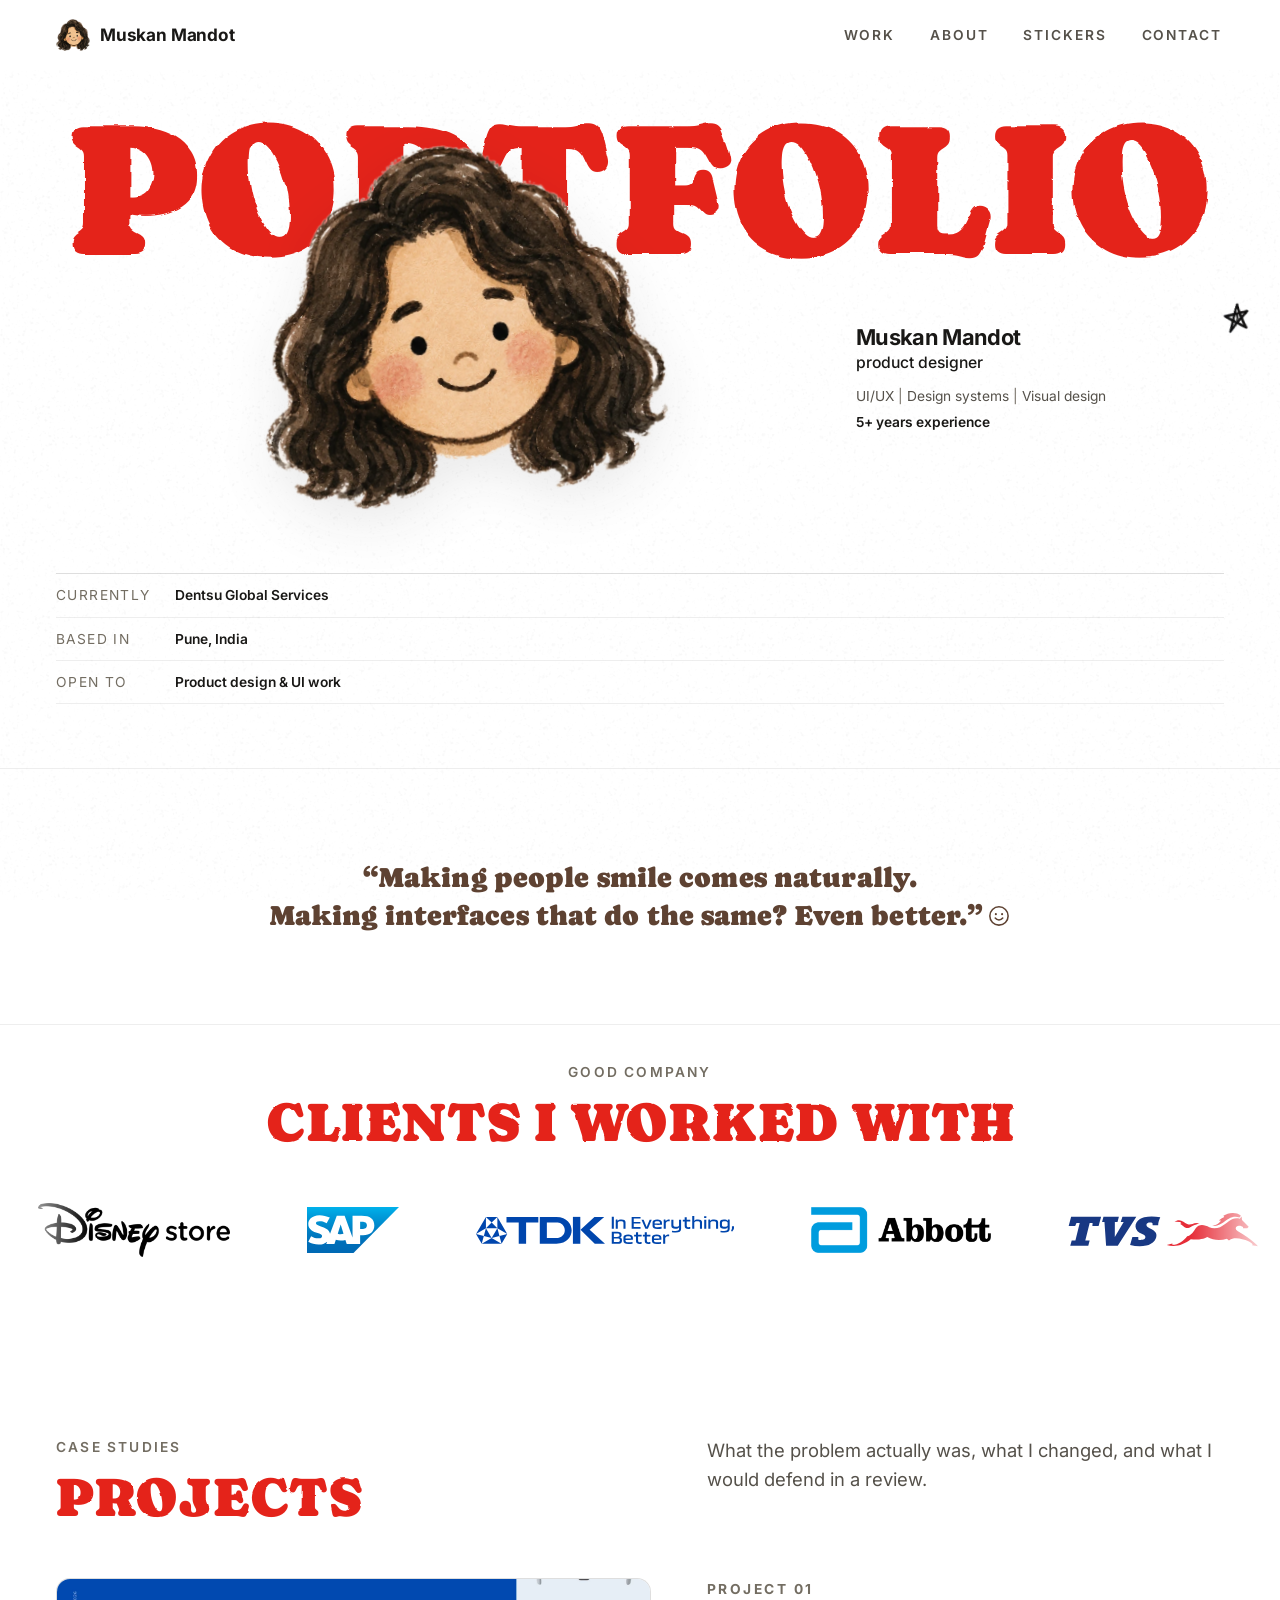
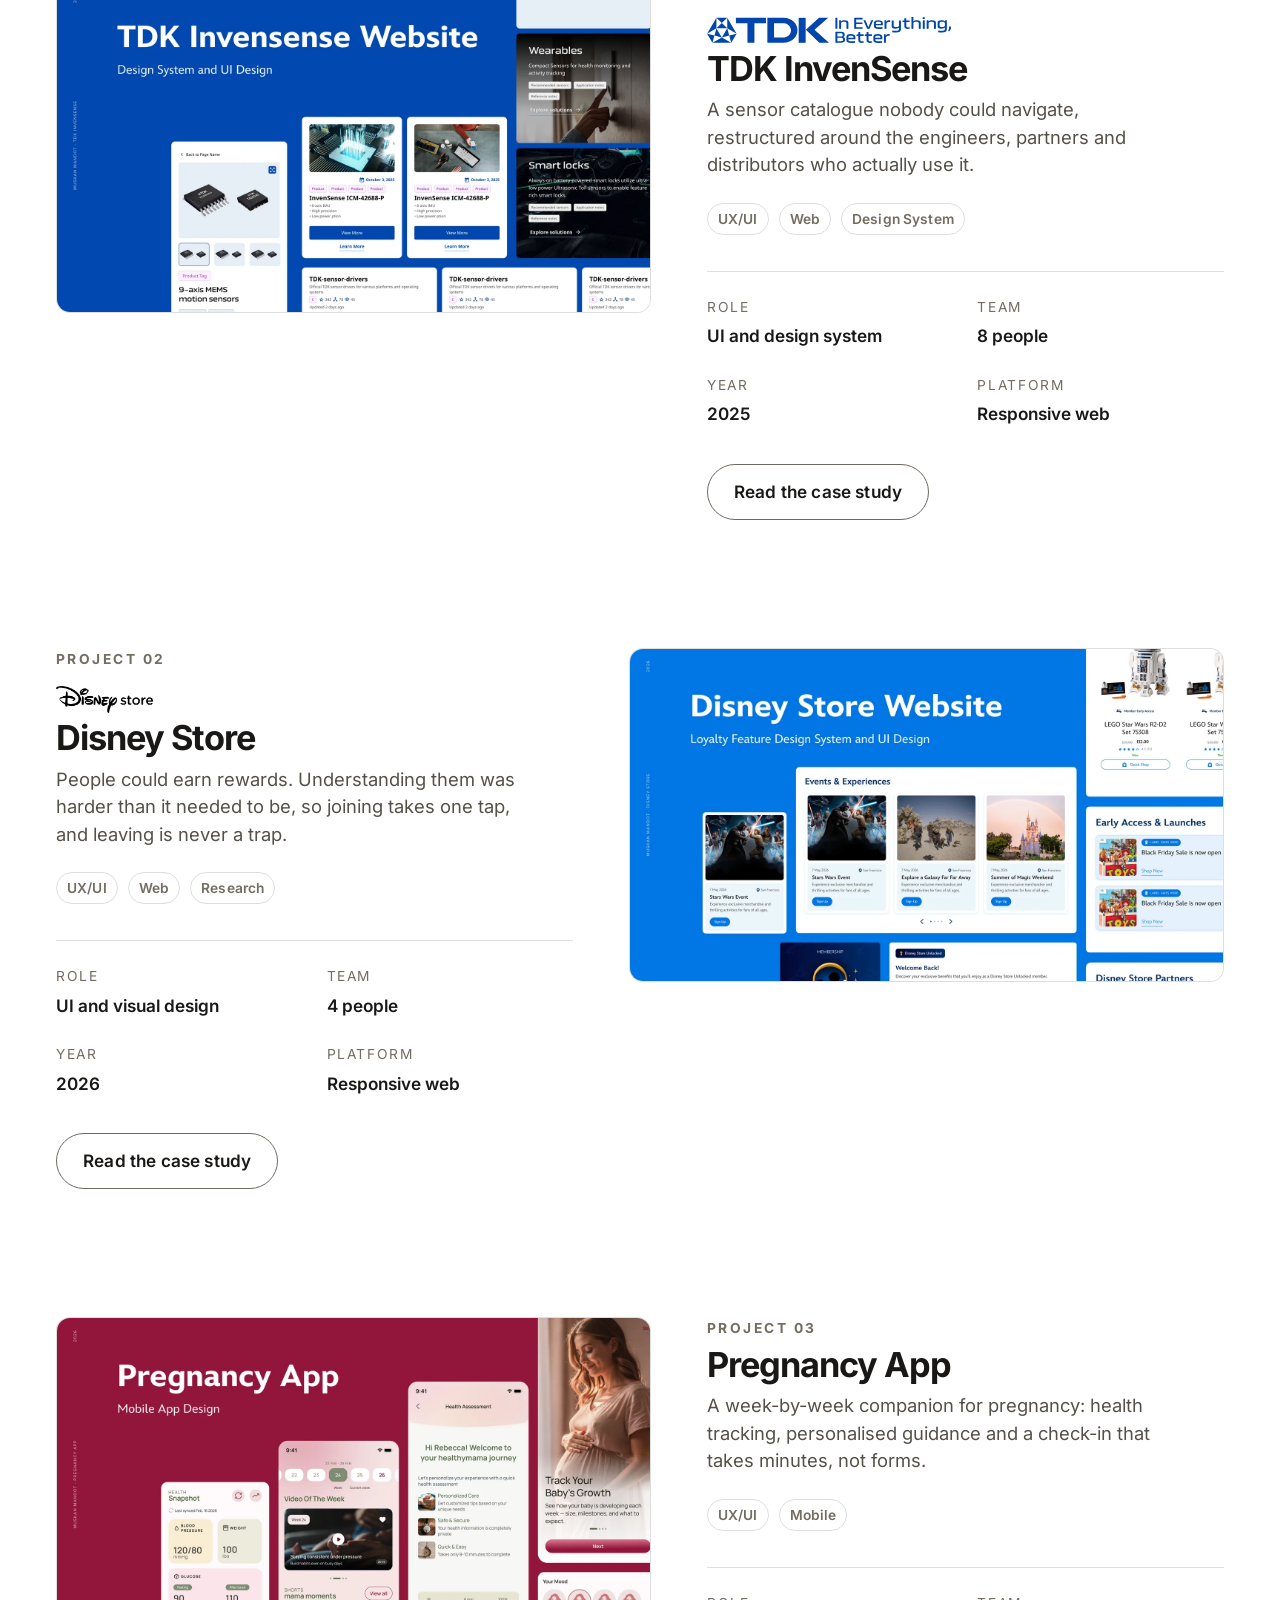
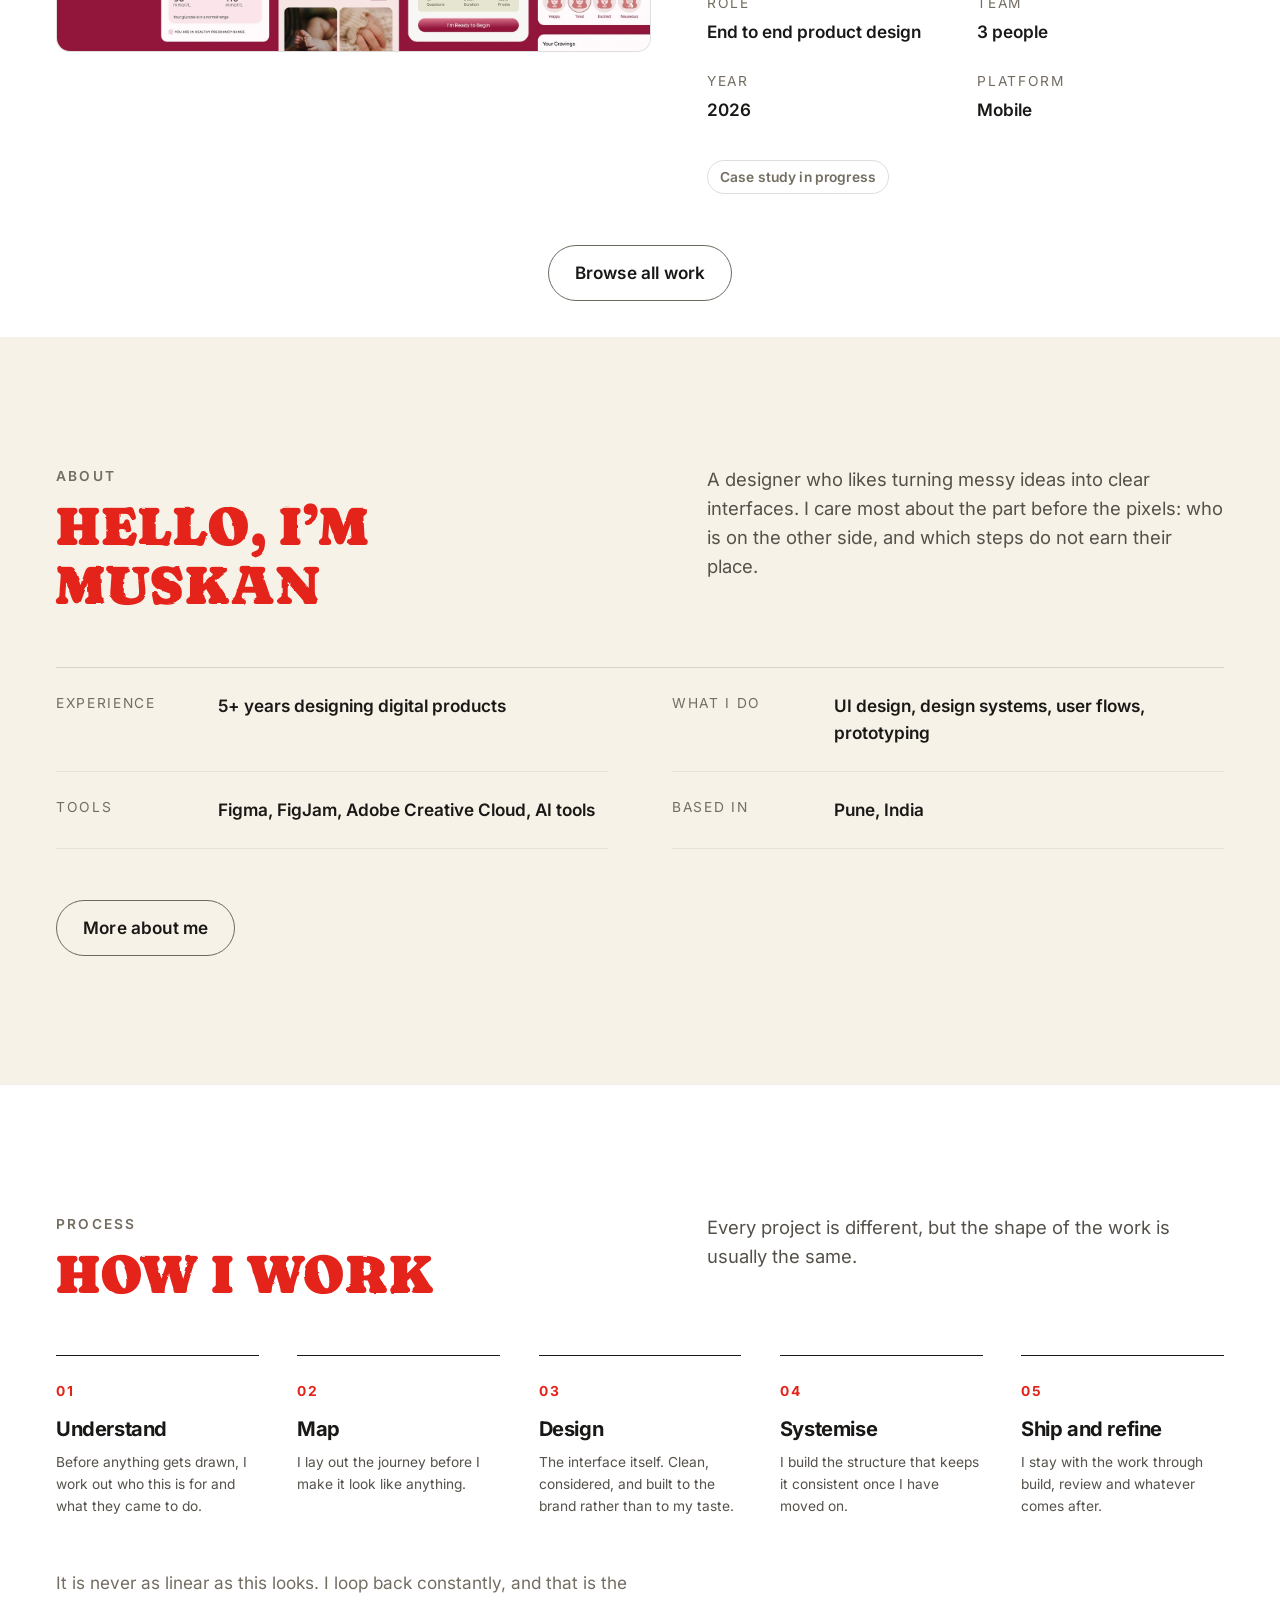
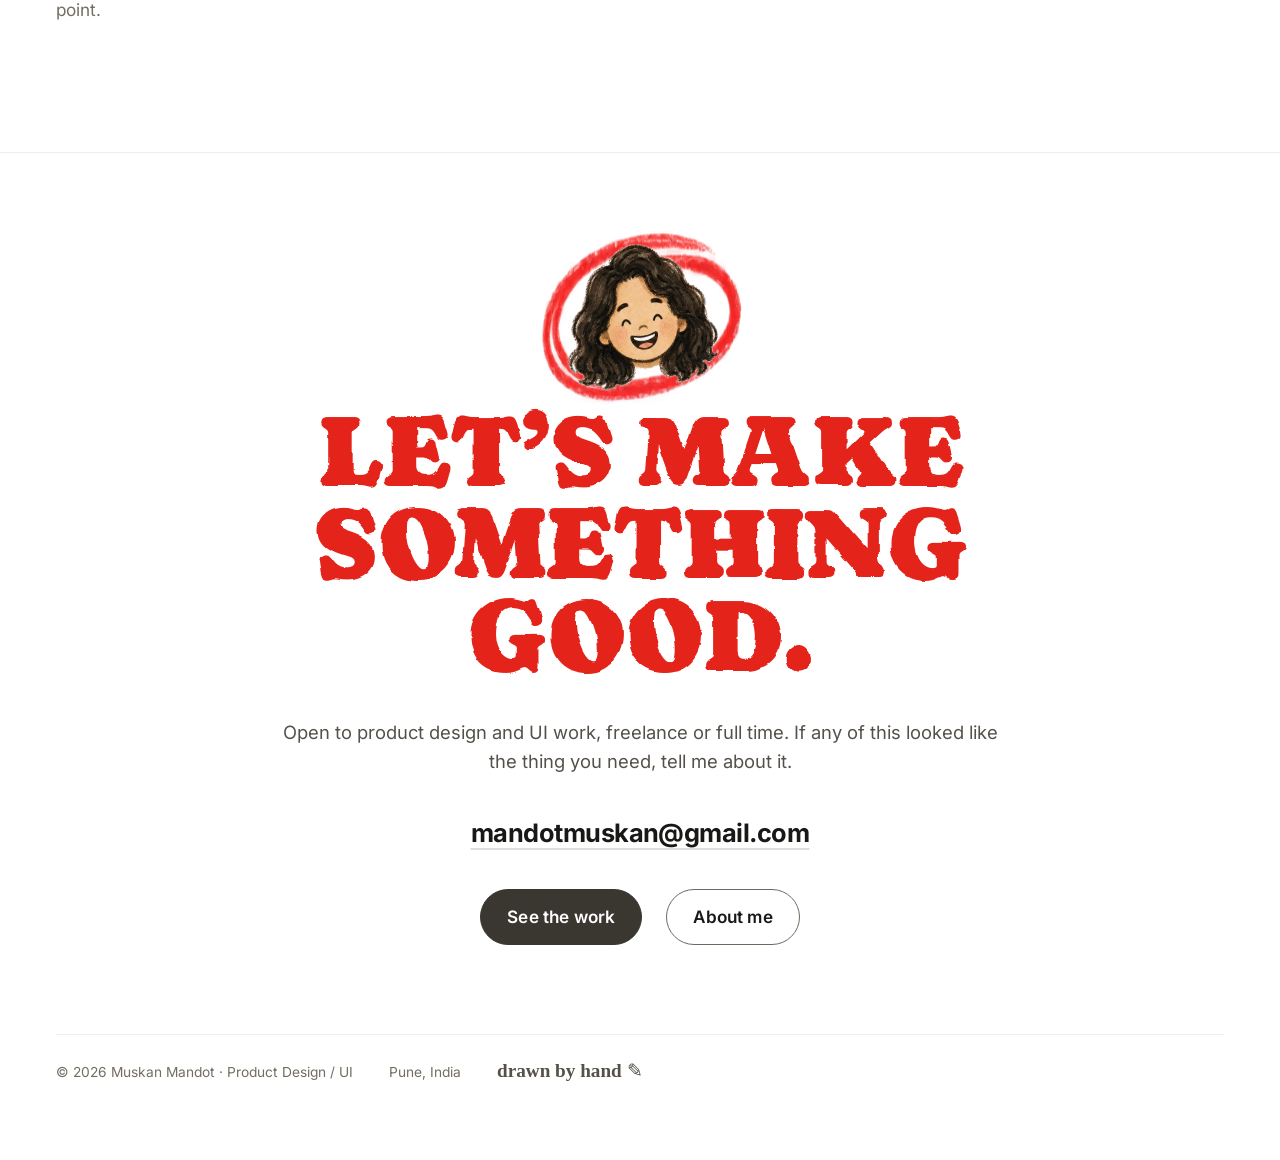
==== commit 1ba47a39: "Move the clients up as a marquee, mark the projects, add Stickers The roster moves ahead of the work" ====
--- a/index.html
+++ b/index.html
@@ -10,7 +10,7 @@
 <meta property="og:type" content="website">
 <meta property="og:title" content="Muskan Mandot · Product Designer">
 <meta property="og:description" content="I design digital things that make sense. UI, design systems and visual design.">
-<meta property="og:image" content="assets/img/projects/tdk-06.jpg">
+<meta property="og:image" content="assets/img/covers/tdk-invensense.webp">
 <meta name="twitter:card" content="summary_large_image">
 
 <link rel="icon" href="assets/img/favicon.png" type="image/png">
@@ -72,7 +72,22 @@
     </div>
   </section>
 
-  <!-- ============ 3 · SELECTED WORK · quiet ============ -->
+  <!-- ============ 3 · CLIENTS · quiet ============ -->
+  <section class="band band--clients band--line">
+    <div class="wrap">
+      <div class="shead shead--center reveal">
+        <div class="shead__l">
+          <p class="eyebrow">Good company</p>
+          <h2 class="ct ct--md shead__title">Clients I worked with</h2>
+        </div>
+      </div>
+    </div>
+
+    <!-- full-bleed: the marquee runs edge to edge, not inside the measure -->
+    <div class="marquee reveal" id="clients"><!-- built by home.js --></div>
+  </section>
+
+  <!-- ============ 4 · PROJECTS ============ -->
   <section class="band band--work" id="work">
     <div class="wrap">
       <div class="shead reveal">
@@ -91,20 +106,6 @@
       <p class="work__more">
         <a class="btn btn--ghost" href="work.html">Browse all work</a>
       </p>
-    </div>
-  </section>
-
-  <!-- ============ 4 · WORKED WITH · quiet ============ -->
-  <section class="band band--clients band--line">
-    <div class="wrap">
-      <div class="shead shead--center reveal">
-        <div class="shead__l">
-          <p class="eyebrow">Brands</p>
-          <h2 class="ct ct--md shead__title">Clients I worked with</h2>
-        </div>
-      </div>
-
-      <ul class="clients reveal" id="clients"><!-- built by home.js --></ul>
     </div>
   </section>
 
--- a/assets/css/fonts.css
+++ b/assets/css/fonts.css
@@ -66,3 +66,18 @@
     U+0304, U+0308, U+0329, U+1D00-1DBF, U+1E00-1E9F, U+1EF2-1EFF, U+2020,
     U+20A0-20AB, U+20AD-20C0, U+2113, U+2C60-2C7F, U+A720-A7FF;
 }
+
+/* Noto Sans, the text face TDK ships. It is here so the type specimen in
+   the TDK case study can be set in the real thing rather than described.
+   Latin only: the specimen never leaves it, and the extended subset is
+   five times the weight. */
+@font-face {
+  font-family: "Noto Sans";
+  font-style: normal;
+  font-weight: 400 700;
+  font-display: swap;
+  src: url("../fonts/noto-sans-latin.woff2") format("woff2");
+  unicode-range: U+0000-00FF, U+0131, U+0152-0153, U+02BB-02BC, U+02C6, U+02DA,
+    U+02DC, U+0304, U+0308, U+0329, U+2000-206F, U+20AC, U+2122, U+2191, U+2193,
+    U+2212, U+2215, U+FEFF, U+FFFD;
+}
--- a/assets/css/site.css
+++ b/assets/css/site.css
@@ -169,6 +169,17 @@
 }
 .proj__no .ca { width: clamp(18px, 2vw, 26px); }
 
+/* The client's mark, sized by height so a wide wordmark and a square
+   lockup carry the same weight above the title. */
+.proj__client { margin-top: var(--s-3); }
+.proj__client img {
+  height: clamp(20px, 2.1vw, 27px);
+  width: auto;
+  max-width: 60%;
+  object-fit: contain;
+  object-position: left center;
+}
+
 .proj__title {
   margin-top: .22em;
   font-size: var(--t-3);
@@ -213,6 +224,16 @@
 }
 .tile__tags .tag-soft { text-transform: none; letter-spacing: .01em; padding: 4px 10px; }
 
+/* The same chips as the work grid, so a project reads the same way in
+   both places. */
+.proj__tags {
+  display: flex;
+  flex-wrap: wrap;
+  gap: var(--s-2);
+  margin-top: var(--s-4);
+}
+.proj__tags .tag-soft { text-transform: none; letter-spacing: .01em; padding: 4px 10px; }
+
 .proj__cta { margin-top: var(--s-5); }
 
 /* One link covers the whole row, so the card is a single tab stop and the
@@ -261,41 +282,65 @@
    4a · WORKED WITH, the client roster
    ========================================================= */
 
-/* A logo wall, not a table of boxes. Flex rather than grid so a ragged
-   last row stays centred at every width.
-
-   One rule separates this band from the work above it and that is the
-   whole set: rules around the logos as well would have fenced off a group
-   that white space already reads as a group.
+/* A marquee, not a wall. The roster sits between the line and the work,
+   so it has to read as a moving band rather than as a section of its own:
+   full bleed, one continuous lane, fading out at both edges.
 
    Every mark keeps its own colour. That puts ten palettes on one line, so
    the balance is carried by size instead: see the `w` numbers in data.js,
    which are tuned by optical weight rather than a shared cap height. */
 
-/* The roster belongs to the work above it, so it sits closer than a
-   standalone band would: half the air of a normal section, and the
-   heading held near the marks it introduces. */
 .band--clients { padding-block: var(--s-5) var(--s-6); }
-.band--clients .shead { margin-bottom: var(--s-7); }
-
-.clients {
+.band--clients .shead { margin-bottom: var(--s-6); }
+
+.marquee {
+  position: relative;
+  overflow: hidden;
+  /* the lane fades out rather than being cut off by the viewport edge */
+  -webkit-mask-image: linear-gradient(90deg, transparent, #000 7%, #000 93%, transparent);
+          mask-image: linear-gradient(90deg, transparent, #000 7%, #000 93%, transparent);
+}
+.marquee__track {
   display: flex;
-  flex-wrap: wrap;
-  justify-content: center;
+  width: max-content;
+  animation: marquee 46s linear infinite;
+}
+.marquee:hover .marquee__track,
+.marquee:focus-within .marquee__track { animation-play-state: paused; }
+
+.marquee__lane {
+  display: flex;
   align-items: center;
-  gap: clamp(26px, 3.6vw, 44px) clamp(30px, 4.6vw, 66px);
-  max-width: 60rem;
-  margin-inline: auto;
-}
+  flex: none;
+  gap: clamp(48px, 6vw, 96px);
+  padding-inline: clamp(24px, 3vw, 48px);
+}
+
+/* Two identical lanes, so sliding the track exactly half its width lands
+   the copy where the original started and the loop never shows a seam. */
+@keyframes marquee {
+  from { transform: translateX(0); }
+  to   { transform: translateX(-50%); }
+}
+
 .client {
   display: grid;
   place-items: center;
-  width: var(--w, 120px);
+  /* larger than the static wall was: this one is moving past you */
+  width: calc(var(--w, 120px) * 1.45);
 }
 .client img {
   display: block;
   width: 100%;
   height: auto;
+}
+
+/* Motion off: the lane stops and becomes a normal scrolling strip, so the
+   whole roster is still reachable. */
+@media (prefers-reduced-motion: reduce) {
+  .marquee { overflow-x: auto; }
+  .marquee__track { animation: none; }
+  .marquee__lane[aria-hidden="true"] { display: none; }
 }
 
 /* Fallback for any entry with no artwork yet. */
@@ -647,7 +692,6 @@
 .growing {
   margin-top: var(--s-7);
   padding-top: var(--s-5);
-  border-top: 1px solid var(--rule);
   max-width: 62ch;
 }
 .growing h3 { font-size: var(--t-2); font-weight: 700; letter-spacing: -.025em; }
@@ -658,7 +702,6 @@
 .tools {
   margin-top: var(--s-6);
   padding-top: var(--s-4);
-  border-top: 1px solid var(--rule-soft);
   text-align: center;
   font-size: var(--t--1);
   color: var(--ink-faint);
@@ -798,3 +841,62 @@
   .close__art .close-flower { left: 2%; top: 5%; }
   .close__art .close-star { right: 3%; top: 4%; }
 }
+
+/* =========================================================
+   9 · STICKERS, the collection page
+   ========================================================= */
+
+/* Stickers are cut-outs on a transparent ground, so each one gets a soft
+   tile to sit on and a small tilt. Real stickers are never quite square
+   to the thing you stuck them on. */
+.stickers {
+  display: grid;
+  grid-template-columns: repeat(auto-fill, minmax(min(100%, 190px), 1fr));
+  gap: clamp(24px, 3.4vw, 48px);
+}
+.sticker { display: grid; justify-items: center; }
+.sticker__tile {
+  display: grid;
+  place-items: center;
+  width: 100%;
+  aspect-ratio: 1;
+  padding: clamp(14px, 1.8vw, 24px);
+  border-radius: var(--r);
+  background: var(--paper-warm);
+  transform: rotate(var(--tilt, 0deg));
+  transition: transform .35s var(--ease);
+}
+.sticker__tile img { width: 100%; height: 100%; object-fit: contain; }
+.sticker:hover .sticker__tile { transform: rotate(0deg) scale(1.04); }
+.sticker__name {
+  margin-top: var(--s-3);
+  font-size: var(--t--1);
+  font-weight: 600;
+  color: var(--ink-soft);
+  text-align: center;
+}
+
+/* Nothing in the collection yet. */
+.stickers--empty { grid-template-columns: 1fr; }
+.stickers__soon {
+  max-width: 34rem;
+  padding: var(--s-7) var(--s-5);
+  border: 1px dashed var(--rule);
+  border-radius: var(--r);
+  text-align: center;
+}
+.stickers__soonTitle {
+  font-family: var(--f-display);
+  font-size: var(--t-2);
+  color: var(--brown);
+}
+.stickers__soonBody {
+  margin-top: var(--s-3);
+  font-size: var(--t-0);
+  line-height: 1.6;
+  color: var(--ink-soft);
+}
+
+@media (prefers-reduced-motion: reduce) {
+  .sticker__tile { transition: none; }
+}
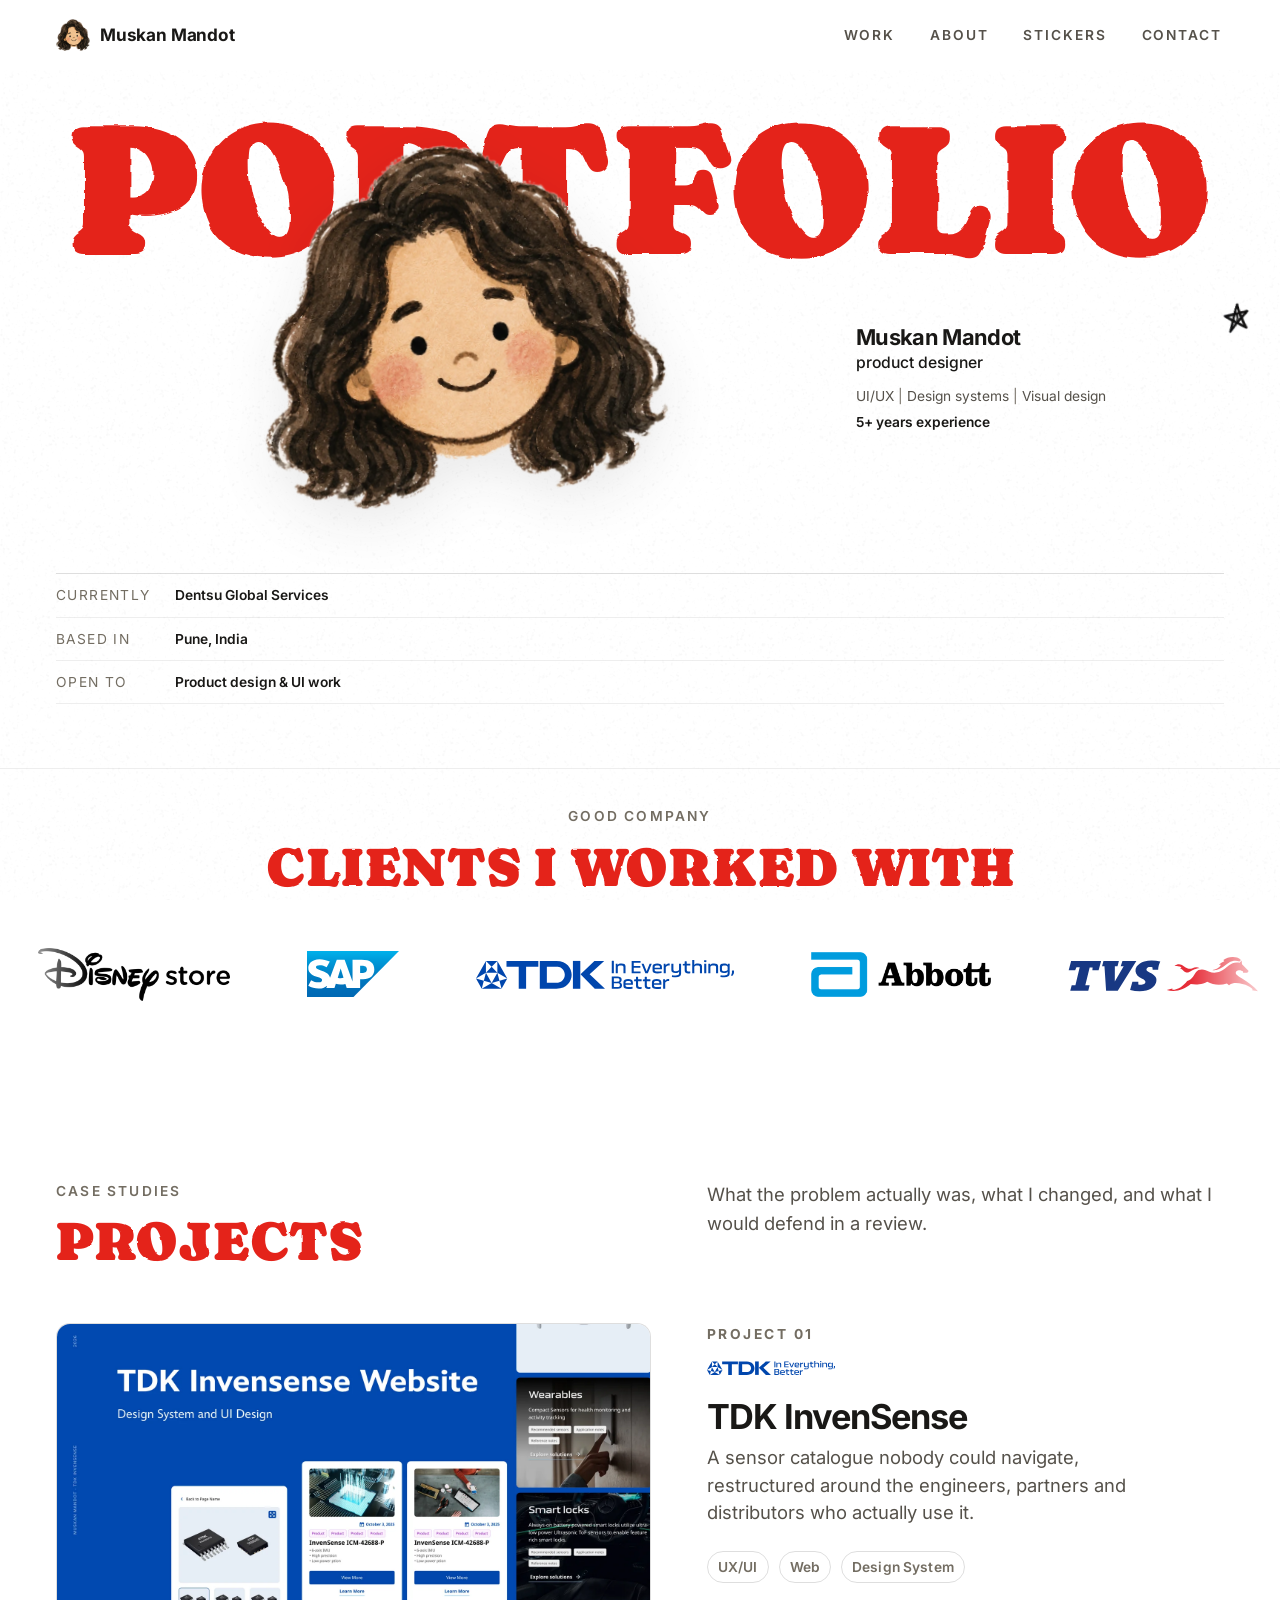
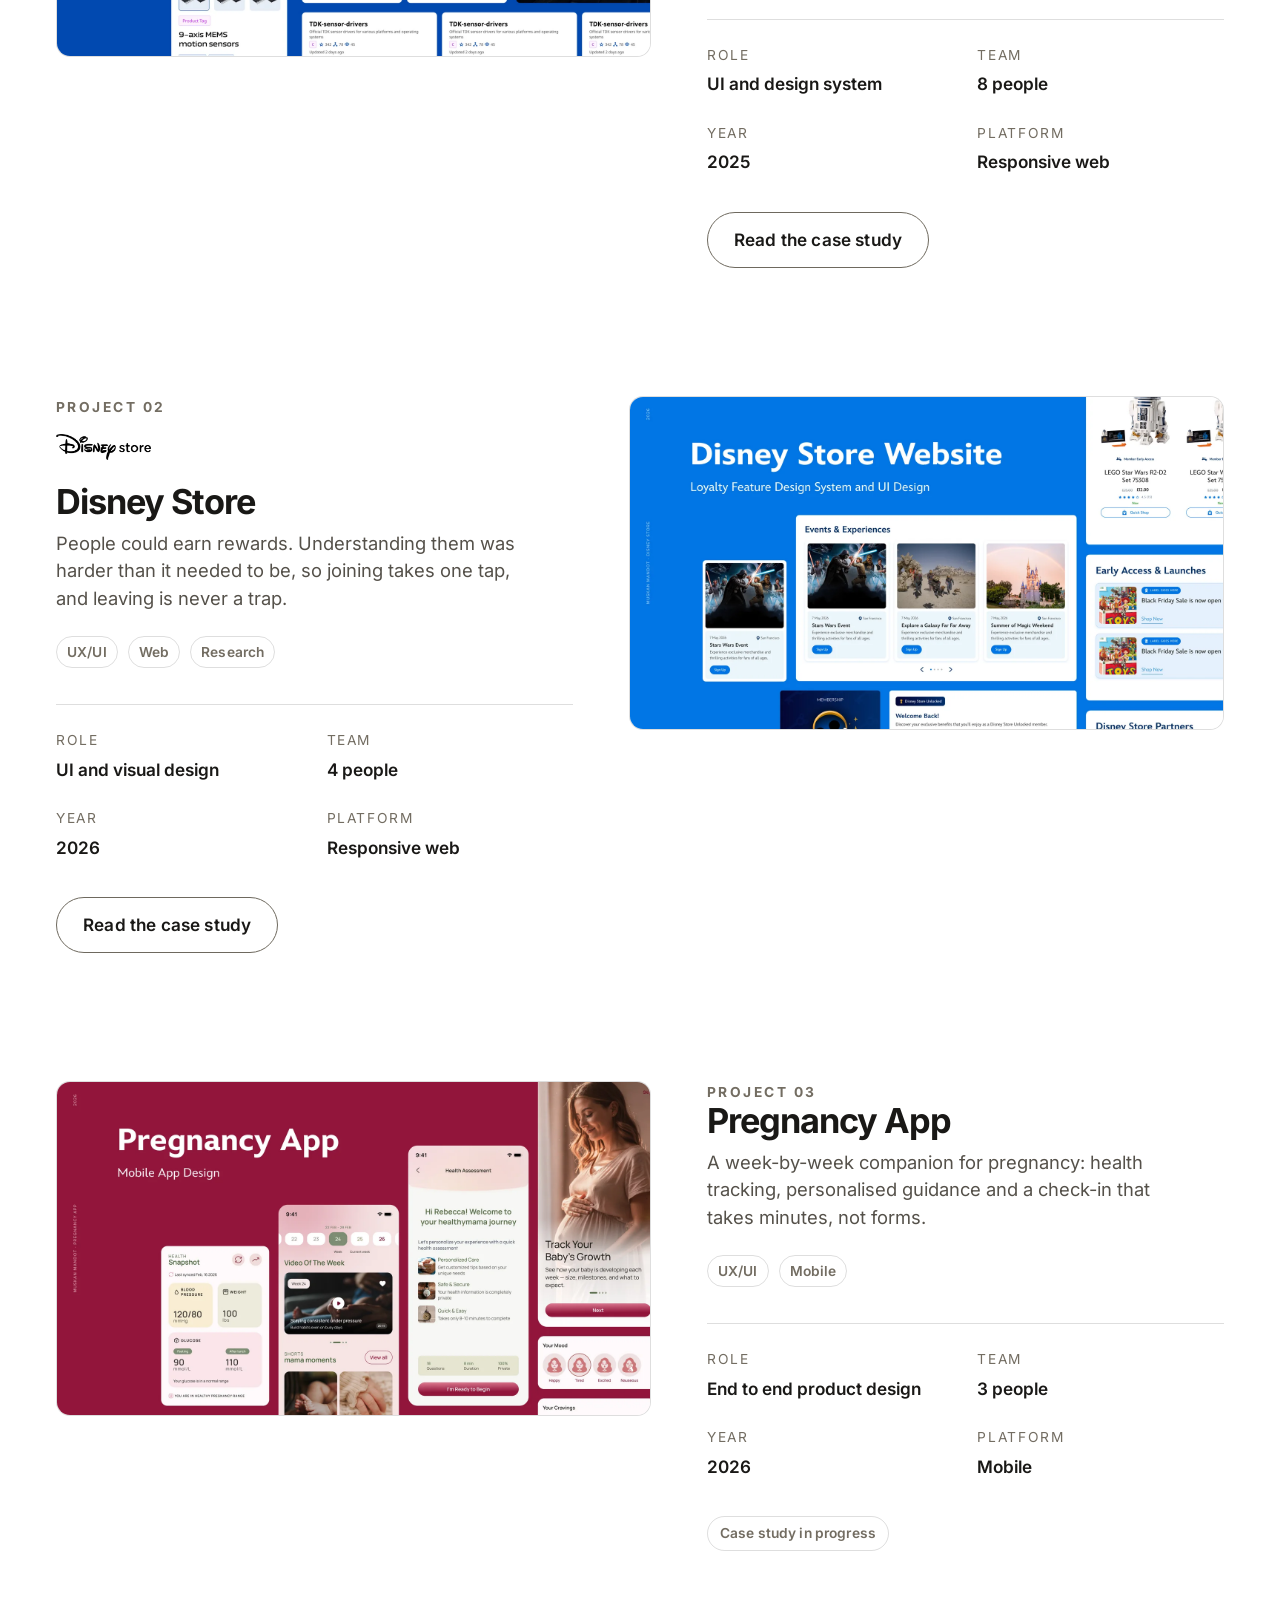
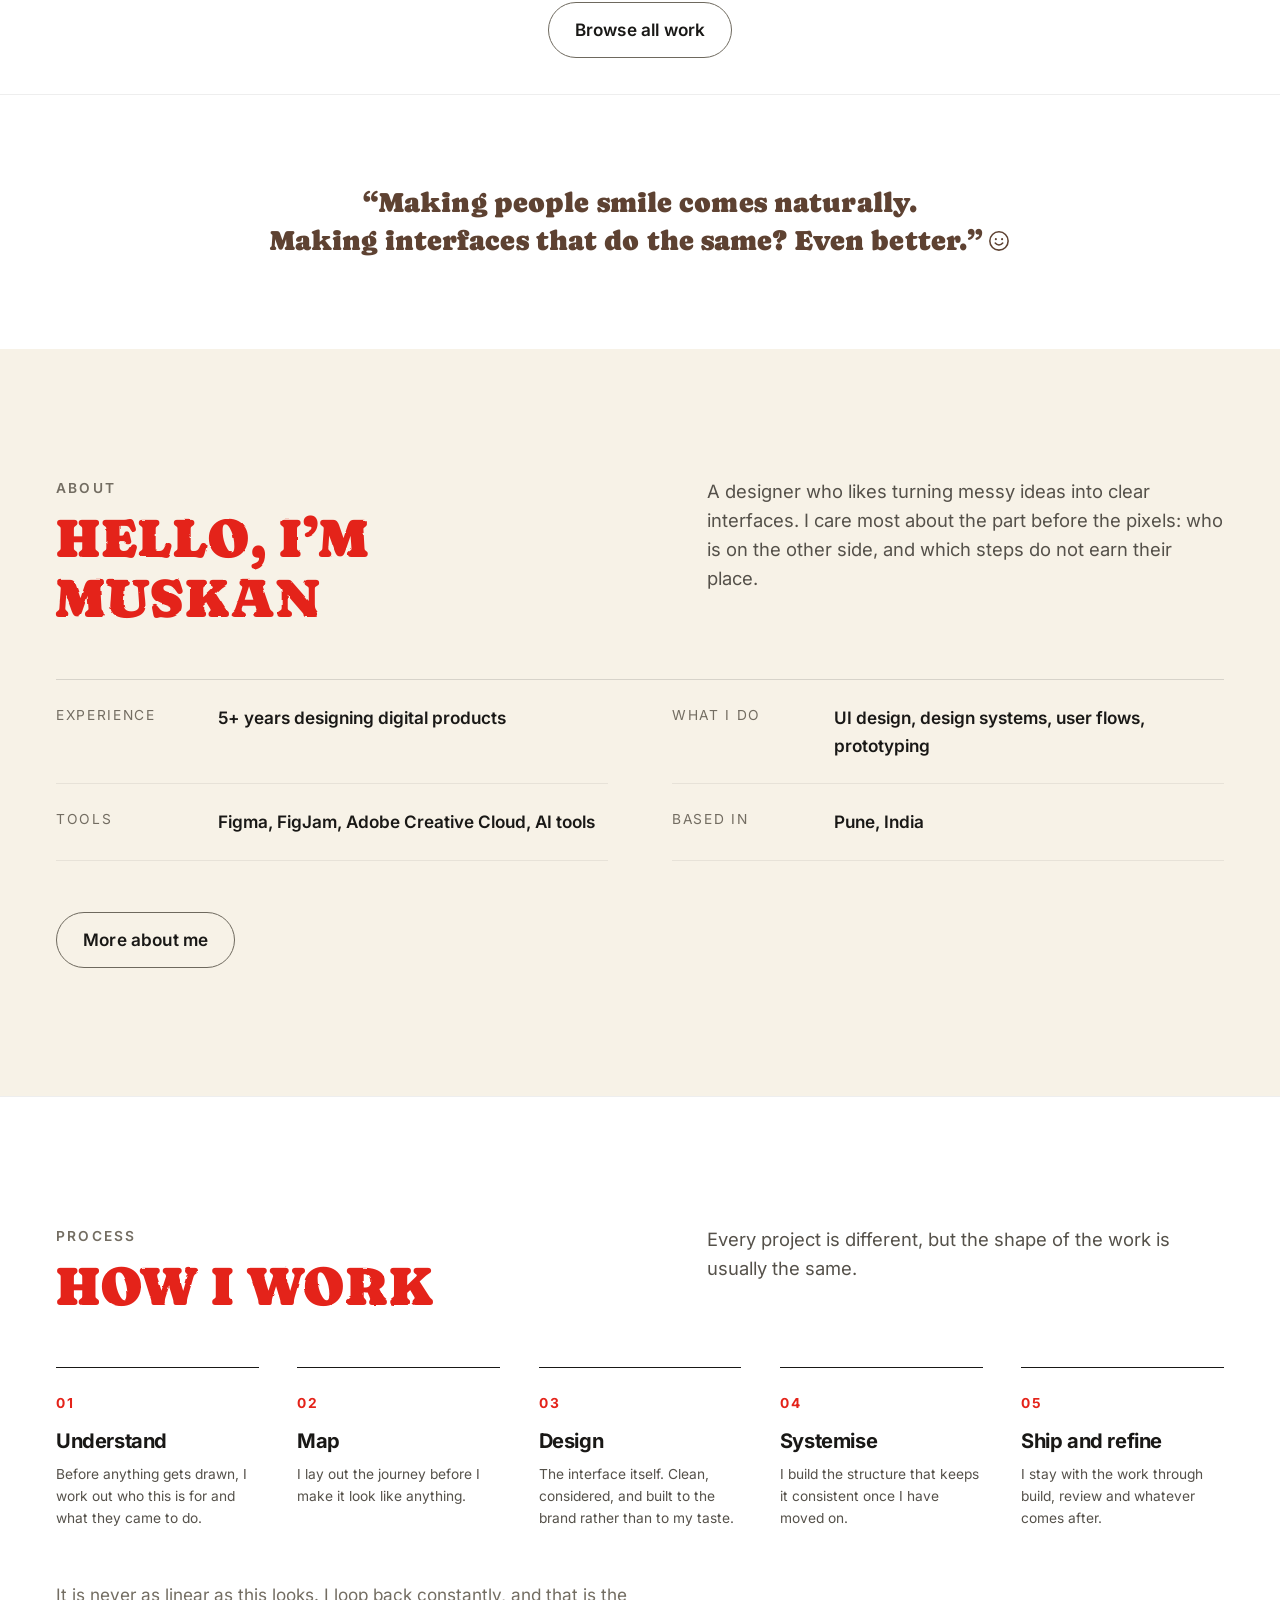
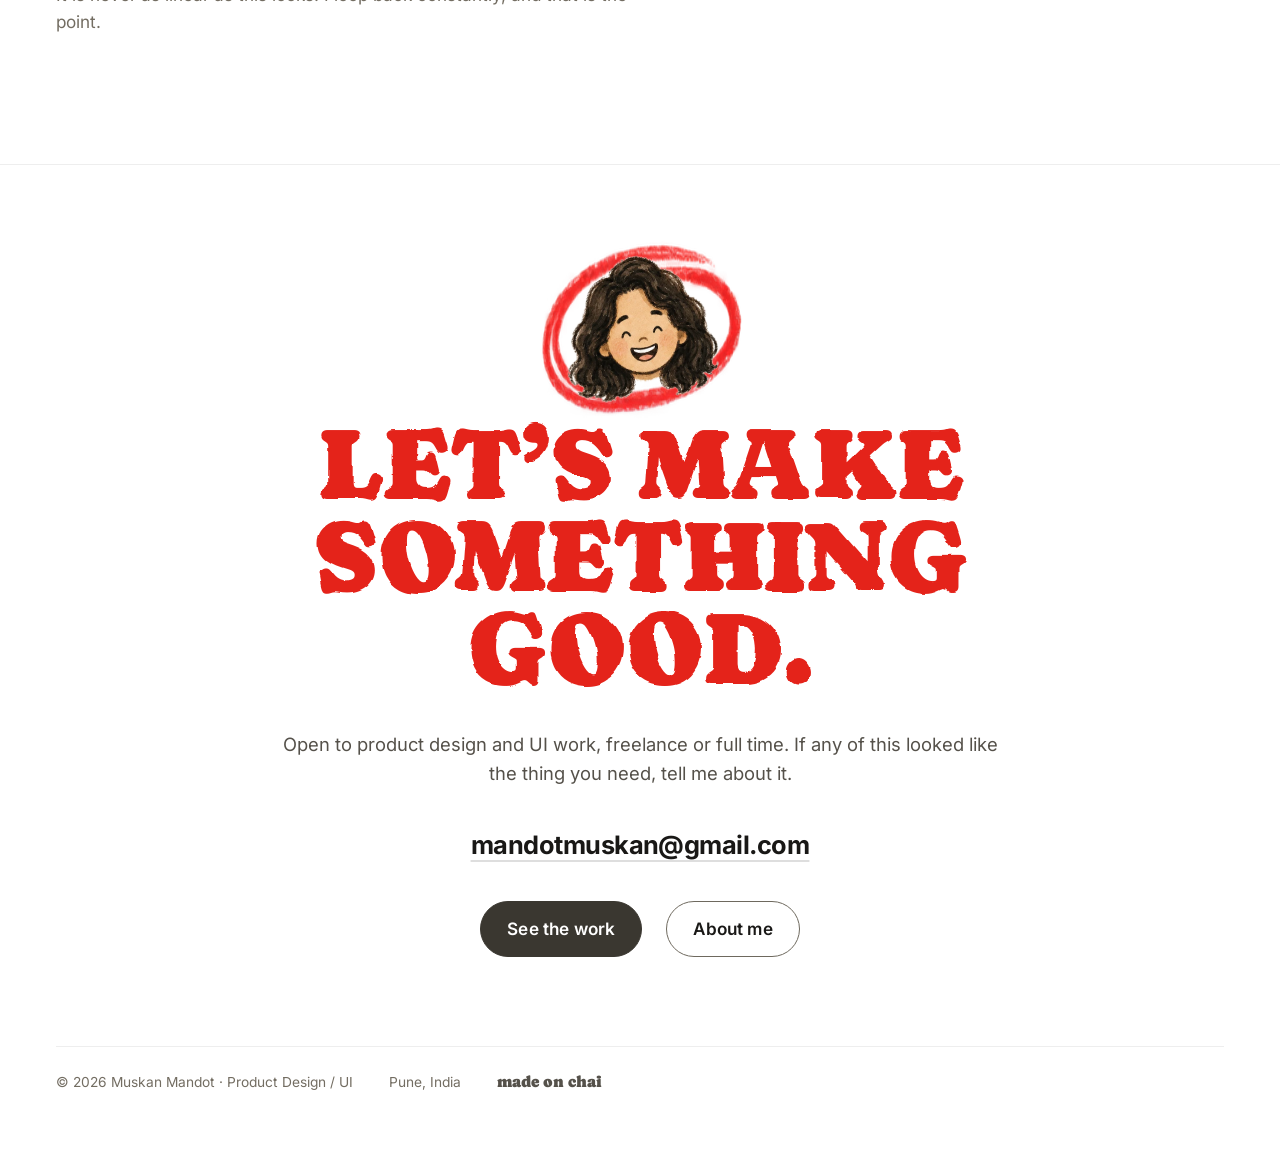
==== commit e37871a4: "Cut up the sticker sheets and set them drifting The seven sheets are separated into 80 individual st" ====
--- a/index.html
+++ b/index.html
@@ -61,18 +61,7 @@
     </div>
   </section>
 
-  <!-- ============ 2 · THE LINE ============ -->
-  <section class="band band--tight band--line">
-    <div class="wrap">
-      <blockquote class="pull reveal">
-        <p><span class="pull__line">“Making people smile comes naturally.</span>
-          <span class="pull__line">Making interfaces that do the same? Even
-          better.”<svg class="smiley" viewBox="0 0 24 24" aria-hidden="true" focusable="false"><circle cx="12" cy="12" r="10"/><circle class="dot" cx="8.6" cy="10" r="1.15"/><circle class="dot" cx="15.4" cy="10" r="1.15"/><path d="M7.9 14.3a5.2 5.2 0 0 0 8.2 0"/></svg></span></p>
-      </blockquote>
-    </div>
-  </section>
-
-  <!-- ============ 3 · CLIENTS · quiet ============ -->
+  <!-- ============ 2 · CLIENTS · quiet ============ -->
   <section class="band band--clients band--line">
     <div class="wrap">
       <div class="shead shead--center reveal">
@@ -87,7 +76,7 @@
     <div class="marquee reveal" id="clients"><!-- built by home.js --></div>
   </section>
 
-  <!-- ============ 4 · PROJECTS ============ -->
+  <!-- ============ 3 · PROJECTS ============ -->
   <section class="band band--work" id="work">
     <div class="wrap">
       <div class="shead reveal">
@@ -109,7 +98,18 @@
     </div>
   </section>
 
-  <!-- ============ 5 · ABOUT, SHORT · quiet ============ -->
+  <!-- ============ 5 · THE LINE ============ -->
+  <section class="band band--tight band--line">
+    <div class="wrap">
+      <blockquote class="pull reveal">
+        <p><span class="pull__line">“Making people smile comes naturally.</span>
+          <span class="pull__line">Making interfaces that do the same? Even
+          better.”<svg class="smiley" viewBox="0 0 24 24" aria-hidden="true" focusable="false"><circle cx="12" cy="12" r="10"/><circle class="dot" cx="8.6" cy="10" r="1.15"/><circle class="dot" cx="15.4" cy="10" r="1.15"/><path d="M7.9 14.3a5.2 5.2 0 0 0 8.2 0"/></svg></span></p>
+      </blockquote>
+    </div>
+  </section>
+
+  <!-- ============ 6 · ABOUT, SHORT · quiet ============ -->
   <section class="band band--warm">
     <div class="wrap">
       <div class="shead reveal">
@@ -137,7 +137,7 @@
     </div>
   </section>
 
-  <!-- ============ 6 · HOW I WORK · quiet ============ -->
+  <!-- ============ 7 · HOW I WORK · quiet ============ -->
   <section class="band band--line">
     <div class="wrap">
       <div class="shead reveal">
--- a/assets/css/fonts.css
+++ b/assets/css/fonts.css
@@ -1,7 +1,10 @@
 /* =========================================================
    fonts.css — self-hosted, no external requests.
-   Inter for the interface, Caprasimo for crayon display type,
-   Caveat for the handwritten annotations.
+
+   Two faces carry the site: Inter for the interface, Caprasimo for every
+   display moment. Noto Sans is not site typography; it is there so the
+   type specimen in the TDK case study can be set in the face that case
+   study is about.
    ========================================================= */
 
 @font-face {
@@ -46,27 +49,6 @@
     U+20A0-20AB, U+20AD-20C0, U+2113, U+2C60-2C7F, U+A720-A7FF;
 }
 
-@font-face {
-  font-family: "Caveat";
-  font-style: normal;
-  font-weight: 400 700;
-  font-display: swap;
-  src: url("../fonts/caveat-latin.woff2") format("woff2");
-  unicode-range: U+0000-00FF, U+0131, U+0152-0153, U+02BB-02BC, U+02C6, U+02DA,
-    U+02DC, U+0304, U+0308, U+0329, U+2000-206F, U+2074, U+20AC, U+2122, U+2191,
-    U+2193, U+2212, U+2215, U+FEFF, U+FFFD;
-}
-@font-face {
-  font-family: "Caveat";
-  font-style: normal;
-  font-weight: 400 700;
-  font-display: swap;
-  src: url("../fonts/caveat-latin-ext.woff2") format("woff2");
-  unicode-range: U+0100-02BA, U+02BD-02C5, U+02C7-02CC, U+02CE-02D7, U+02DD-02FF,
-    U+0304, U+0308, U+0329, U+1D00-1DBF, U+1E00-1E9F, U+1EF2-1EFF, U+2020,
-    U+20A0-20AB, U+20AD-20C0, U+2113, U+2C60-2C7F, U+A720-A7FF;
-}
-
 /* Noto Sans, the text face TDK ships. It is here so the type specimen in
    the TDK case study can be set in the real thing rather than described.
    Latin only: the specimen never leaves it, and the extended subset is
--- a/assets/css/tokens.css
+++ b/assets/css/tokens.css
@@ -34,9 +34,11 @@
   --btn-line:     #6E695E;
 
   /* ---- type --------------------------------------------------- */
+  /* Two faces, and only two. Caprasimo carries every display moment,
+     including the bubbly asides that used to be set in a script face.
+     Inter does everything else, on weight alone. */
   --f-body:    "Inter", ui-sans-serif, system-ui, -apple-system, "Segoe UI", Roboto, sans-serif;
   --f-display: "Caprasimo", "Inter", ui-sans-serif, system-ui, sans-serif;
-  --f-hand:    "Caveat", "Segoe Script", cursive;
 
   --t--1:  clamp(0.80rem, 0.78rem + 0.10vw, 0.86rem);
   --t-0:   clamp(0.98rem, 0.95rem + 0.16vw, 1.07rem);
--- a/assets/css/base.css
+++ b/assets/css/base.css
@@ -116,10 +116,10 @@
 .body p { color: var(--ink-soft); max-width: 68ch; }
 
 .hand {
-  font-family: var(--f-hand);
-  font-weight: 700;
-  font-size: clamp(1.15rem, 1.5vw, 1.5rem);
-  line-height: 1.25;
+  font-family: var(--f-display);
+  font-weight: 400;
+  font-size: clamp(1rem, 1.25vw, 1.25rem);
+  line-height: 1.3;
   color: var(--blue);
 }
 .hand--red { color: var(--red); }
@@ -337,10 +337,10 @@
   max-width: 30ch;
 }
 .note__text {
-  font-family: var(--f-hand);
-  font-weight: 700;
-  font-size: clamp(1.05rem, 1.35vw, 1.35rem);
-  line-height: 1.22;
+  font-family: var(--f-display);
+  font-weight: 400;
+  font-size: clamp(.92rem, 1.1vw, 1.12rem);
+  line-height: 1.3;
   color: var(--blue);
 }
 .note--red .note__text { color: var(--red); }
--- a/assets/css/site.css
+++ b/assets/css/site.css
@@ -169,19 +169,19 @@
 }
 .proj__no .ca { width: clamp(18px, 2vw, 26px); }
 
-/* The client's mark, sized by height so a wide wordmark and a square
-   lockup carry the same weight above the title. */
-.proj__client { margin-top: var(--s-3); }
+/* The client's mark. Width, not height, is the knob: matching heights
+   made the wide TDK wordmark read as twice the size of the Disney one.
+   --markw comes from the roster's optical widths, set per row by home.js.
+   Room below it too, so it is not sitting on the title. */
+.proj__client { margin-top: var(--s-3); margin-bottom: var(--s-4); }
 .proj__client img {
-  height: clamp(20px, 2.1vw, 27px);
-  width: auto;
-  max-width: 60%;
-  object-fit: contain;
-  object-position: left center;
+  width: var(--markw, 108px);
+  max-width: 55%;
+  height: auto;
 }
 
 .proj__title {
-  margin-top: .22em;
+  margin-top: 0;
   font-size: var(--t-3);
   font-weight: 700;
   letter-spacing: -.03em;
@@ -846,34 +846,57 @@
    9 · STICKERS, the collection page
    ========================================================= */
 
-/* Stickers are cut-outs on a transparent ground, so each one gets a soft
-   tile to sit on and a small tilt. Real stickers are never quite square
-   to the thing you stuck them on. */
-.stickers {
-  display: grid;
-  grid-template-columns: repeat(auto-fill, minmax(min(100%, 190px), 1fr));
-  gap: clamp(24px, 3.4vw, 48px);
-}
-.sticker { display: grid; justify-items: center; }
-.sticker__tile {
-  display: grid;
-  place-items: center;
-  width: 100%;
-  aspect-ratio: 1;
-  padding: clamp(14px, 1.8vw, 24px);
-  border-radius: var(--r);
-  background: var(--paper-warm);
+/* Five lanes drifting past at different speeds, alternating direction.
+   Nothing is on a grid and no two neighbours are the same size, so it
+   reads as a sheet somebody has been picking from. */
+
+/* The wall follows straight on from the intro; a full section's worth of
+   air above it just left a hole. */
+.band--wall { padding-block: var(--s-5) var(--s-7); }
+.stickers { display: grid; gap: clamp(6px, 1vw, 18px); }
+
+.lane {
+  overflow: hidden;
+  /* the lane fades out rather than being chopped by the viewport edge */
+  -webkit-mask-image: linear-gradient(90deg, transparent, #000 5%, #000 95%, transparent);
+          mask-image: linear-gradient(90deg, transparent, #000 5%, #000 95%, transparent);
+}
+.lane__track {
+  display: flex;
+  width: max-content;
+  animation: drift var(--dur, 52s) linear infinite;
+}
+.lane--rev .lane__track { animation-direction: reverse; }
+.lane__run { display: flex; align-items: center; }
+
+@keyframes drift {
+  from { transform: translateX(0); }
+  to   { transform: translateX(-50%); }
+}
+
+/* Hovering anywhere on the wall holds everything still, so a sticker that
+   caught someone's eye can actually be looked at. */
+.stickers:hover .lane__track,
+.stickers:focus-within .lane__track { animation-play-state: paused; }
+
+.stk {
+  flex: none;
+  width: var(--size, 120px);
+  margin-inline: clamp(6px, .8vw, 14px);
   transform: rotate(var(--tilt, 0deg));
-  transition: transform .35s var(--ease);
-}
-.sticker__tile img { width: 100%; height: 100%; object-fit: contain; }
-.sticker:hover .sticker__tile { transform: rotate(0deg) scale(1.04); }
-.sticker__name {
-  margin-top: var(--s-3);
-  font-size: var(--t--1);
-  font-weight: 600;
-  color: var(--ink-soft);
-  text-align: center;
+  transition: transform .3s var(--ease);
+}
+.stk img { width: 100%; height: auto; }
+/* straighten and lift the one under the cursor */
+.stk:hover { transform: rotate(0deg) scale(1.14); }
+
+@media (prefers-reduced-motion: reduce) {
+  /* the lanes stop and become ordinary scrolling strips, so every sticker
+     is still reachable */
+  .lane { overflow-x: auto; }
+  .lane__track { animation: none; }
+  .lane__run[aria-hidden="true"] { display: none; }
+  .stk, .stk:hover { transition: none; }
 }
 
 /* Nothing in the collection yet. */
@@ -897,6 +920,5 @@
   color: var(--ink-soft);
 }
 
-@media (prefers-reduced-motion: reduce) {
-  .sticker__tile { transition: none; }
-}
+/* the aside under the lede, in the display face like every other aside */
+.stickers__aside { margin-top: var(--s-4); }
--- a/assets/css/mocks.css
+++ b/assets/css/mocks.css
@@ -37,10 +37,10 @@
 /* the wordmark, set rather than imaged */
 .mk-dsw { display: inline-block; color: var(--d-blue-dk); white-space: nowrap; }
 .mk-dsw em {
-  font-family: var(--f-hand);
+  font-family: var(--f-display);
   font-style: normal;
-  font-weight: 700;
-  font-size: 1.9em;
+  font-weight: 400;
+  font-size: 1.5em;
   letter-spacing: -.02em;
   margin-right: .12em;
   vertical-align: -.08em;
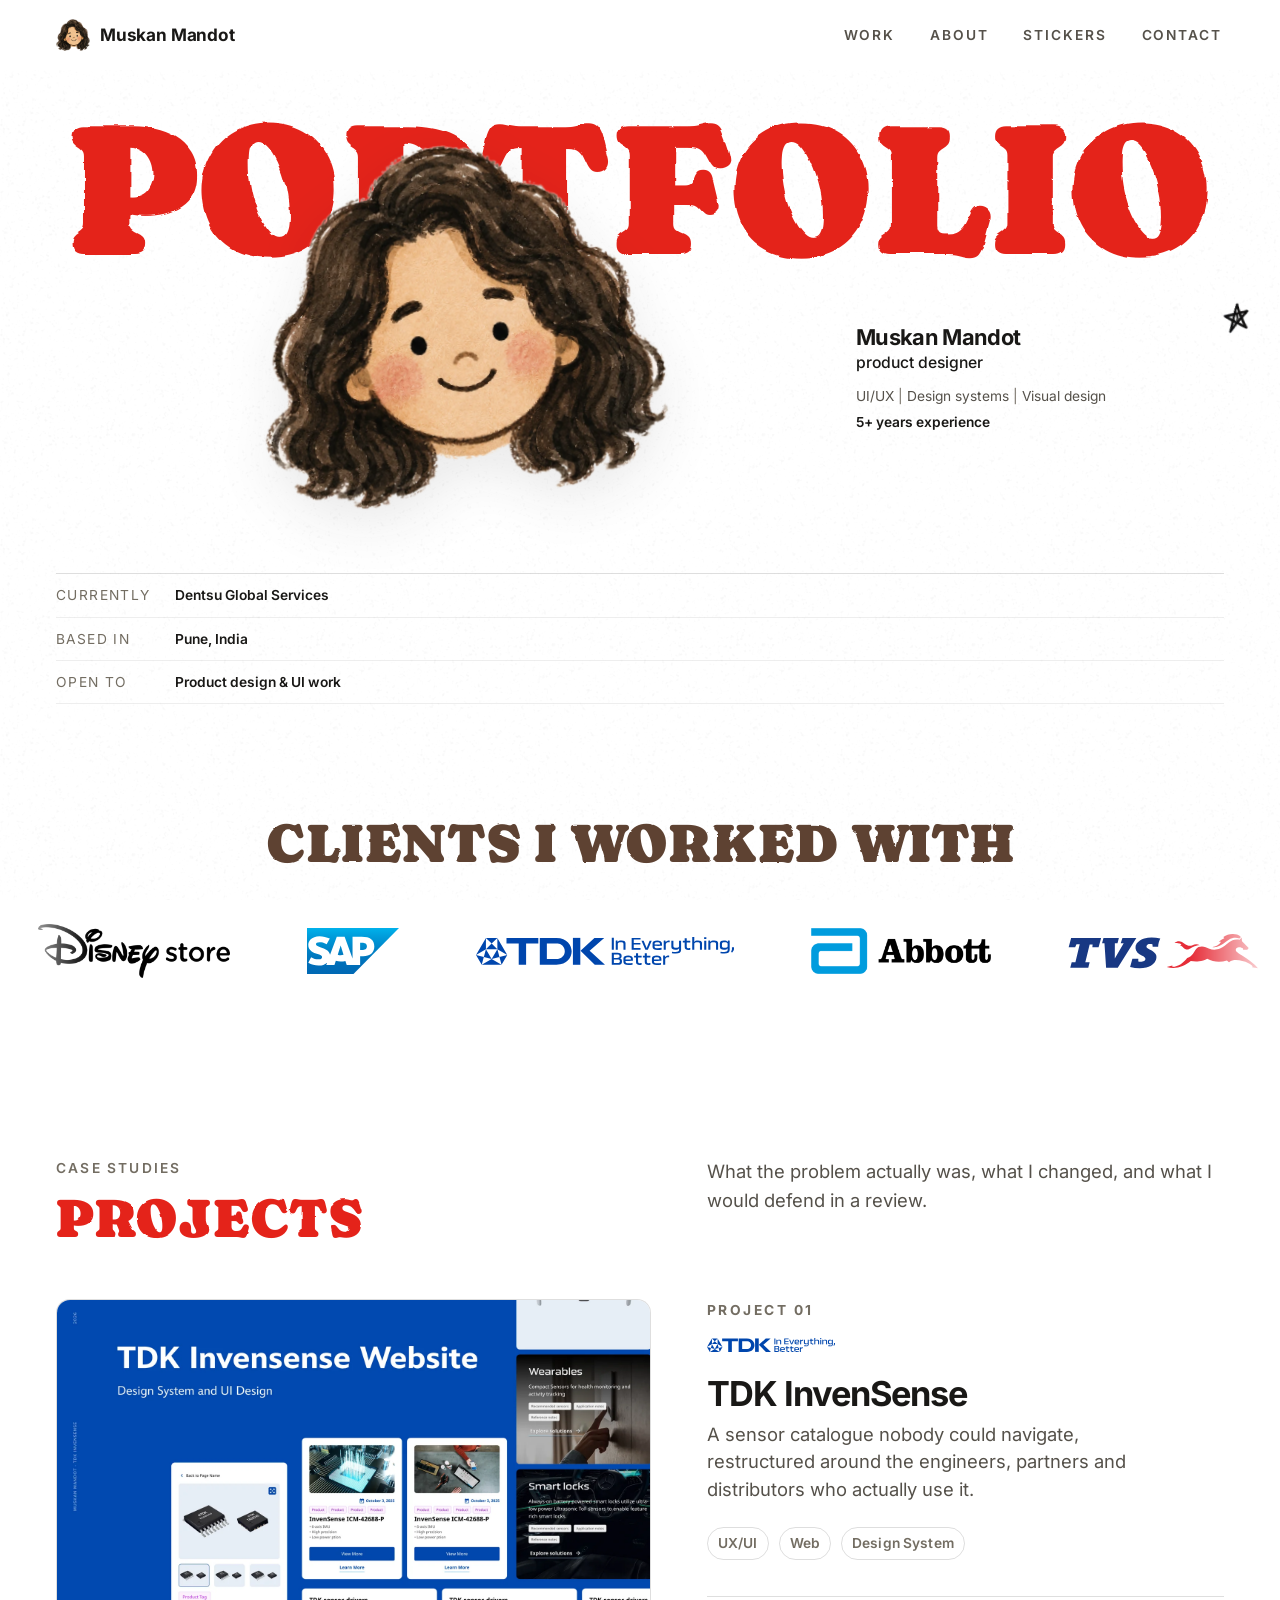
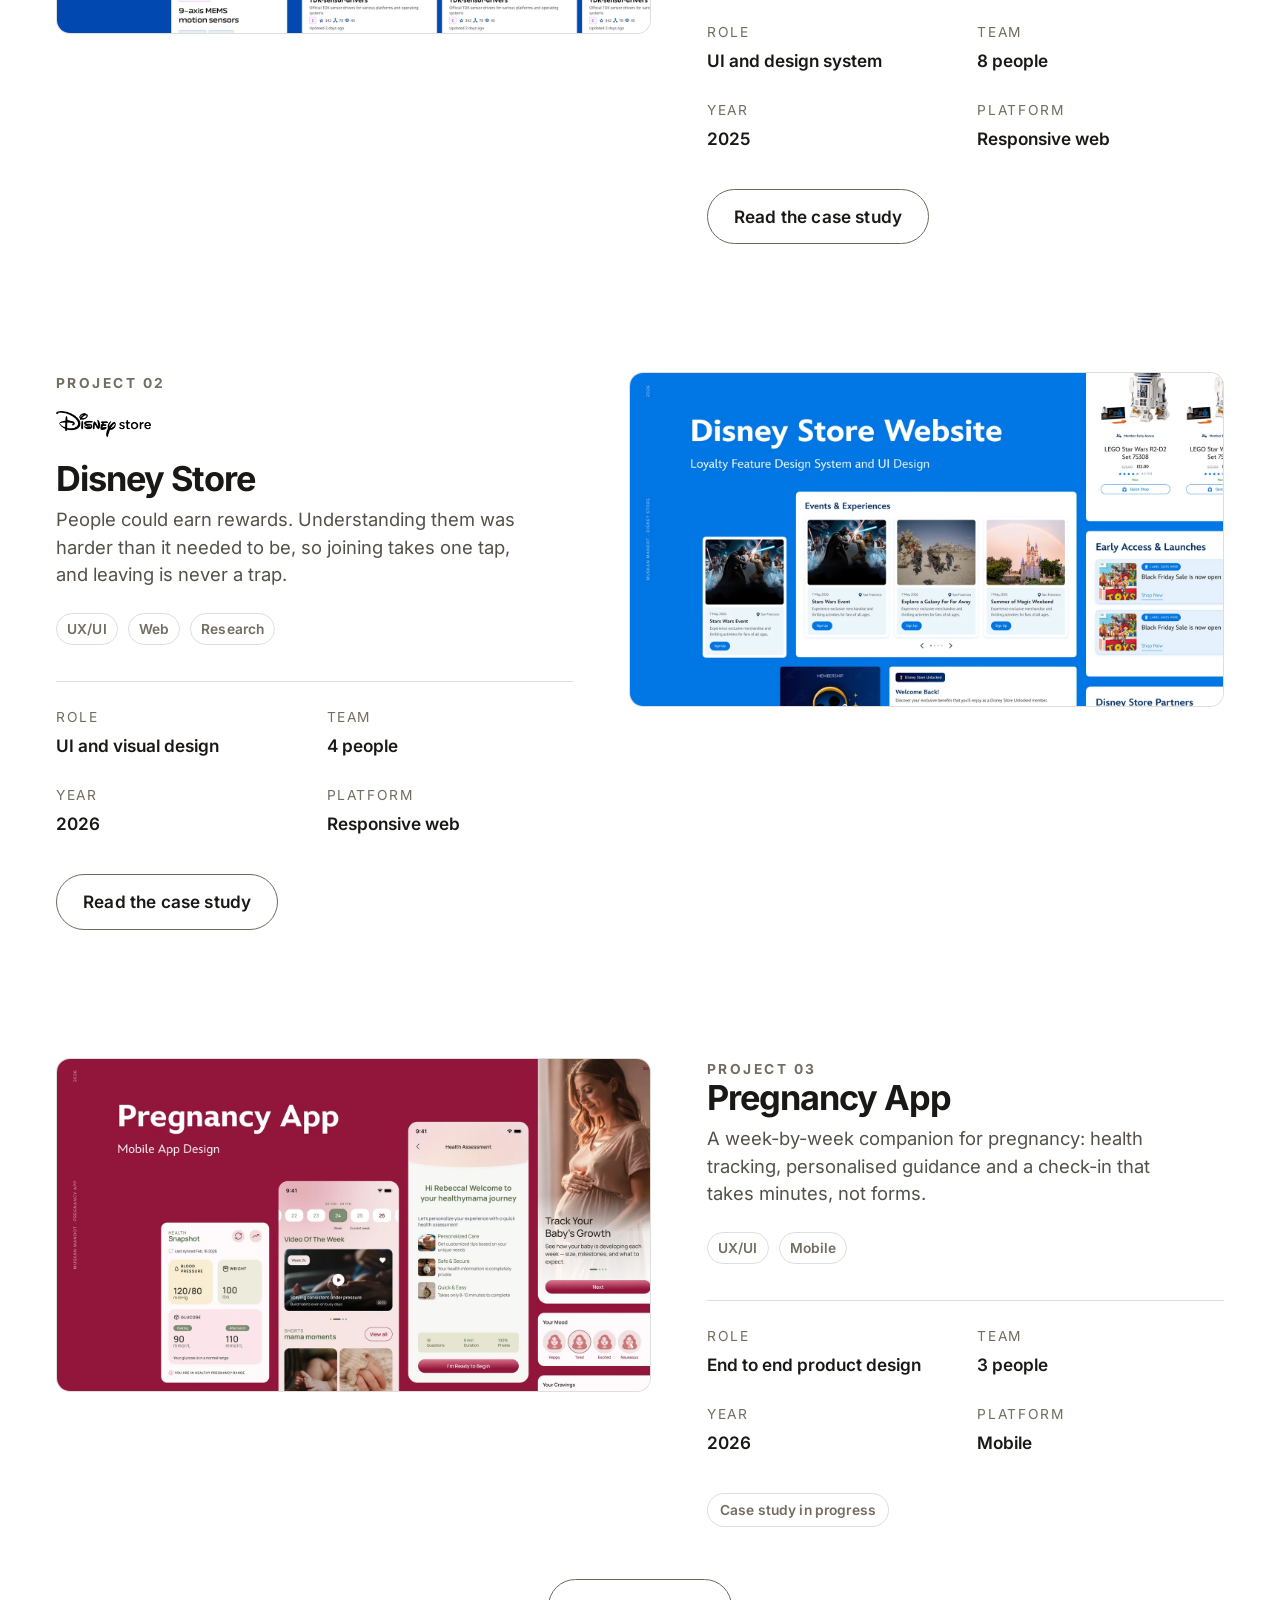
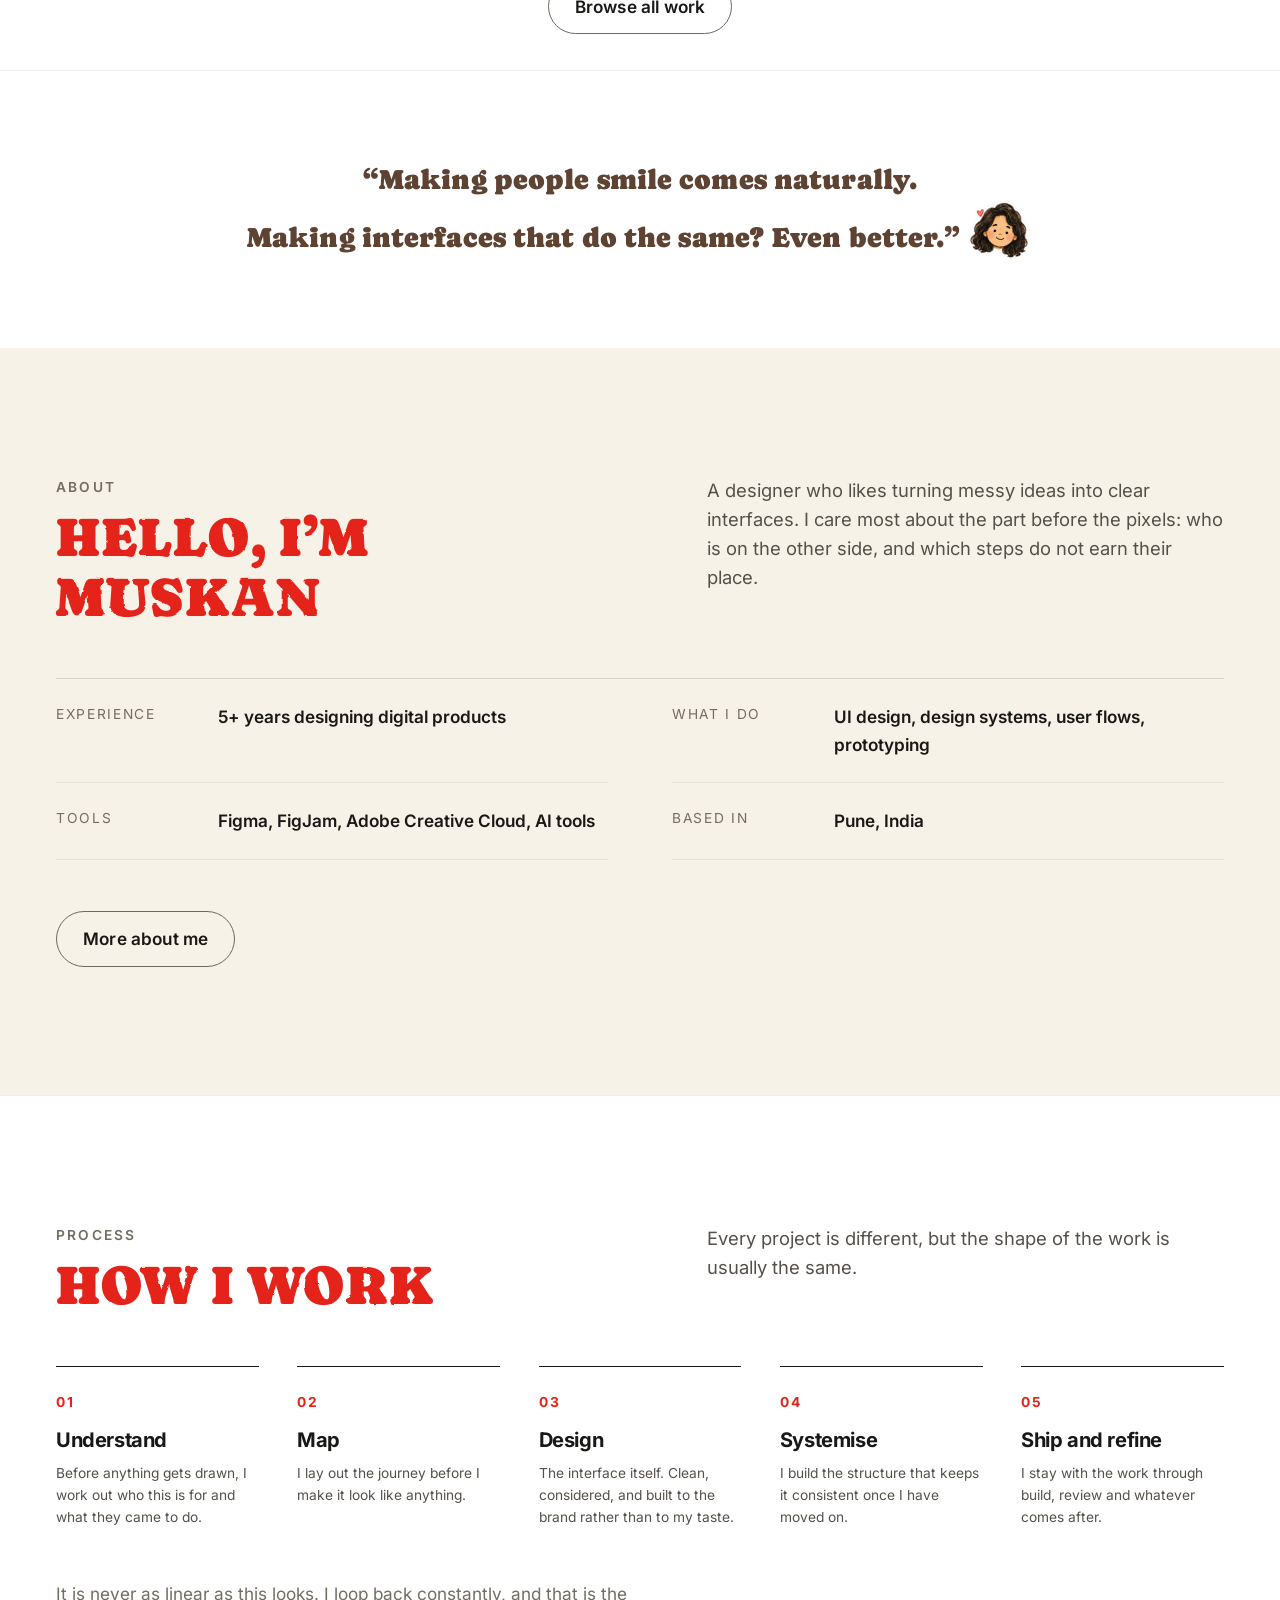
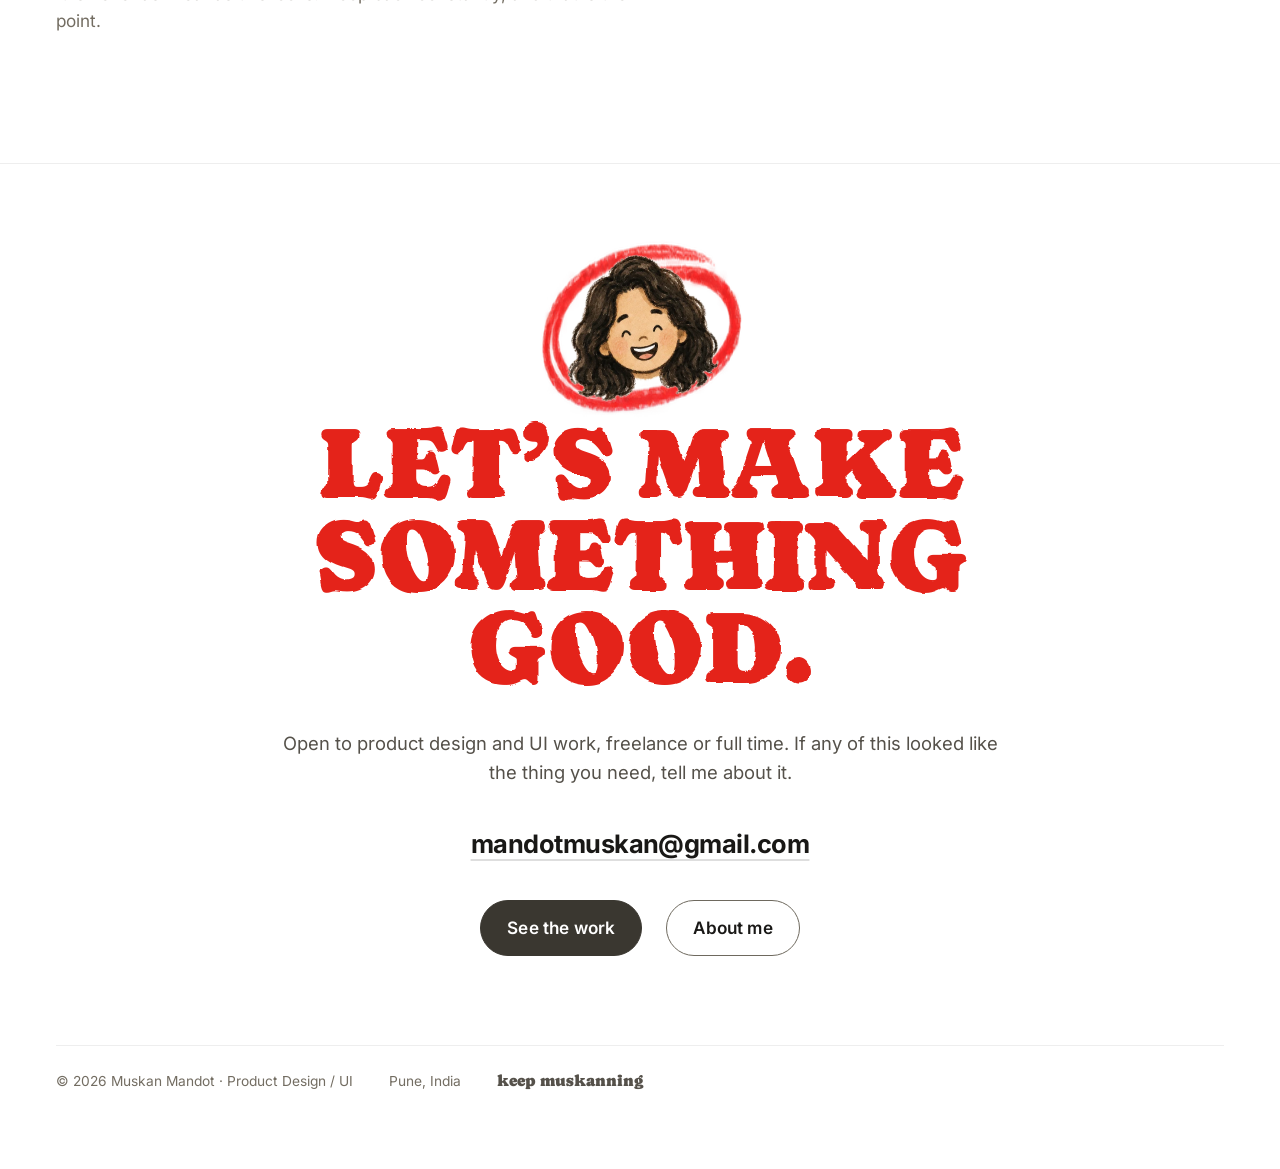
==== commit 232282b5: "New sticker copy, downloads, and a quieter clients band The stickers page takes Muskan's own words, " ====
--- a/index.html
+++ b/index.html
@@ -62,12 +62,11 @@
   </section>
 
   <!-- ============ 2 · CLIENTS · quiet ============ -->
-  <section class="band band--clients band--line">
+  <section class="band band--clients">
     <div class="wrap">
       <div class="shead shead--center reveal">
         <div class="shead__l">
-          <p class="eyebrow">Good company</p>
-          <h2 class="ct ct--md shead__title">Clients I worked with</h2>
+          <h2 class="ct ct--md ct--brown shead__title">Clients I worked with</h2>
         </div>
       </div>
     </div>
@@ -104,7 +103,8 @@
       <blockquote class="pull reveal">
         <p><span class="pull__line">“Making people smile comes naturally.</span>
           <span class="pull__line">Making interfaces that do the same? Even
-          better.”<svg class="smiley" viewBox="0 0 24 24" aria-hidden="true" focusable="false"><circle cx="12" cy="12" r="10"/><circle class="dot" cx="8.6" cy="10" r="1.15"/><circle class="dot" cx="15.4" cy="10" r="1.15"/><path d="M7.9 14.3a5.2 5.2 0 0 0 8.2 0"/></svg></span></p>
+          better.”<img class="pull__stk" src="assets/img/stickers/s1_01.webp"
+            alt="" aria-hidden="true" decoding="async"></span></p>
       </blockquote>
     </div>
   </section>
--- a/assets/css/base.css
+++ b/assets/css/base.css
@@ -145,6 +145,8 @@
 .ct--blue   { color: var(--blue); }
 .ct--ink    { color: var(--ink); }
 .ct--orange { color: var(--orange); }
+/* the quieter display colour, for headings that should not shout */
+.ct--brown  { color: var(--brown); }
 
 .ct--xl { font-size: var(--t-6); }
 .ct--lg { font-size: var(--t-5); }
--- a/assets/css/site.css
+++ b/assets/css/site.css
@@ -621,6 +621,17 @@
   text-wrap: balance;
 }
 
+/* One of her own stickers closes the line, tilted, sitting on the
+   baseline like something stuck there afterwards. */
+.pull__stk {
+  display: inline-block;
+  width: clamp(48px, 5vw, 72px);
+  height: auto;
+  margin-left: .3em;
+  vertical-align: -.42em;
+  transform: rotate(9deg);
+}
+
 /* a small drawn smiley, for the line that earns one */
 .smiley {
   display: inline-block;
@@ -879,16 +890,50 @@
 .stickers:hover .lane__track,
 .stickers:focus-within .lane__track { animation-play-state: paused; }
 
+/* Each sticker is a download link. Pointing at one straightens it, lifts
+   it, and shows the arrow, so what you can do with it is obvious without a
+   caption under every single one. */
 .stk {
+  position: relative;
   flex: none;
+  display: block;
   width: var(--size, 120px);
   margin-inline: clamp(6px, .8vw, 14px);
   transform: rotate(var(--tilt, 0deg));
   transition: transform .3s var(--ease);
 }
 .stk img { width: 100%; height: auto; }
-/* straighten and lift the one under the cursor */
-.stk:hover { transform: rotate(0deg) scale(1.14); }
+.stk:hover,
+.stk:focus-visible { transform: rotate(0deg) scale(1.16); z-index: 2; }
+.stk:focus-visible { outline: 2px solid var(--blue); outline-offset: 6px; border-radius: 8px; }
+
+.stk__get {
+  position: absolute;
+  right: -6px;
+  bottom: -6px;
+  display: grid;
+  place-items: center;
+  width: 26px;
+  height: 26px;
+  border-radius: 999px;
+  background: var(--ink);
+  color: var(--paper);
+  opacity: 0;
+  transform: scale(.6);
+  transition: opacity .2s var(--ease), transform .2s var(--ease);
+  pointer-events: none;
+}
+.stk__get svg {
+  width: 14px;
+  height: 14px;
+  fill: none;
+  stroke: currentColor;
+  stroke-width: 2.1;
+  stroke-linecap: round;
+  stroke-linejoin: round;
+}
+.stk:hover .stk__get,
+.stk:focus-visible .stk__get { opacity: 1; transform: scale(1); }
 
 @media (prefers-reduced-motion: reduce) {
   /* the lanes stop and become ordinary scrolling strips, so every sticker
@@ -896,7 +941,7 @@
   .lane { overflow-x: auto; }
   .lane__track { animation: none; }
   .lane__run[aria-hidden="true"] { display: none; }
-  .stk, .stk:hover { transition: none; }
+  .stk, .stk:hover, .stk__get { transition: none; }
 }
 
 /* Nothing in the collection yet. */
@@ -922,3 +967,13 @@
 
 /* the aside under the lede, in the display face like every other aside */
 .stickers__aside { margin-top: var(--s-4); }
+
+/* take the lot, or take one */
+.stickers__grab {
+  display: flex;
+  flex-wrap: wrap;
+  align-items: center;
+  gap: var(--s-3) var(--s-4);
+  margin-top: var(--s-5);
+}
+.stickers__grabNote { font-size: var(--t--1); color: var(--ink-faint); }
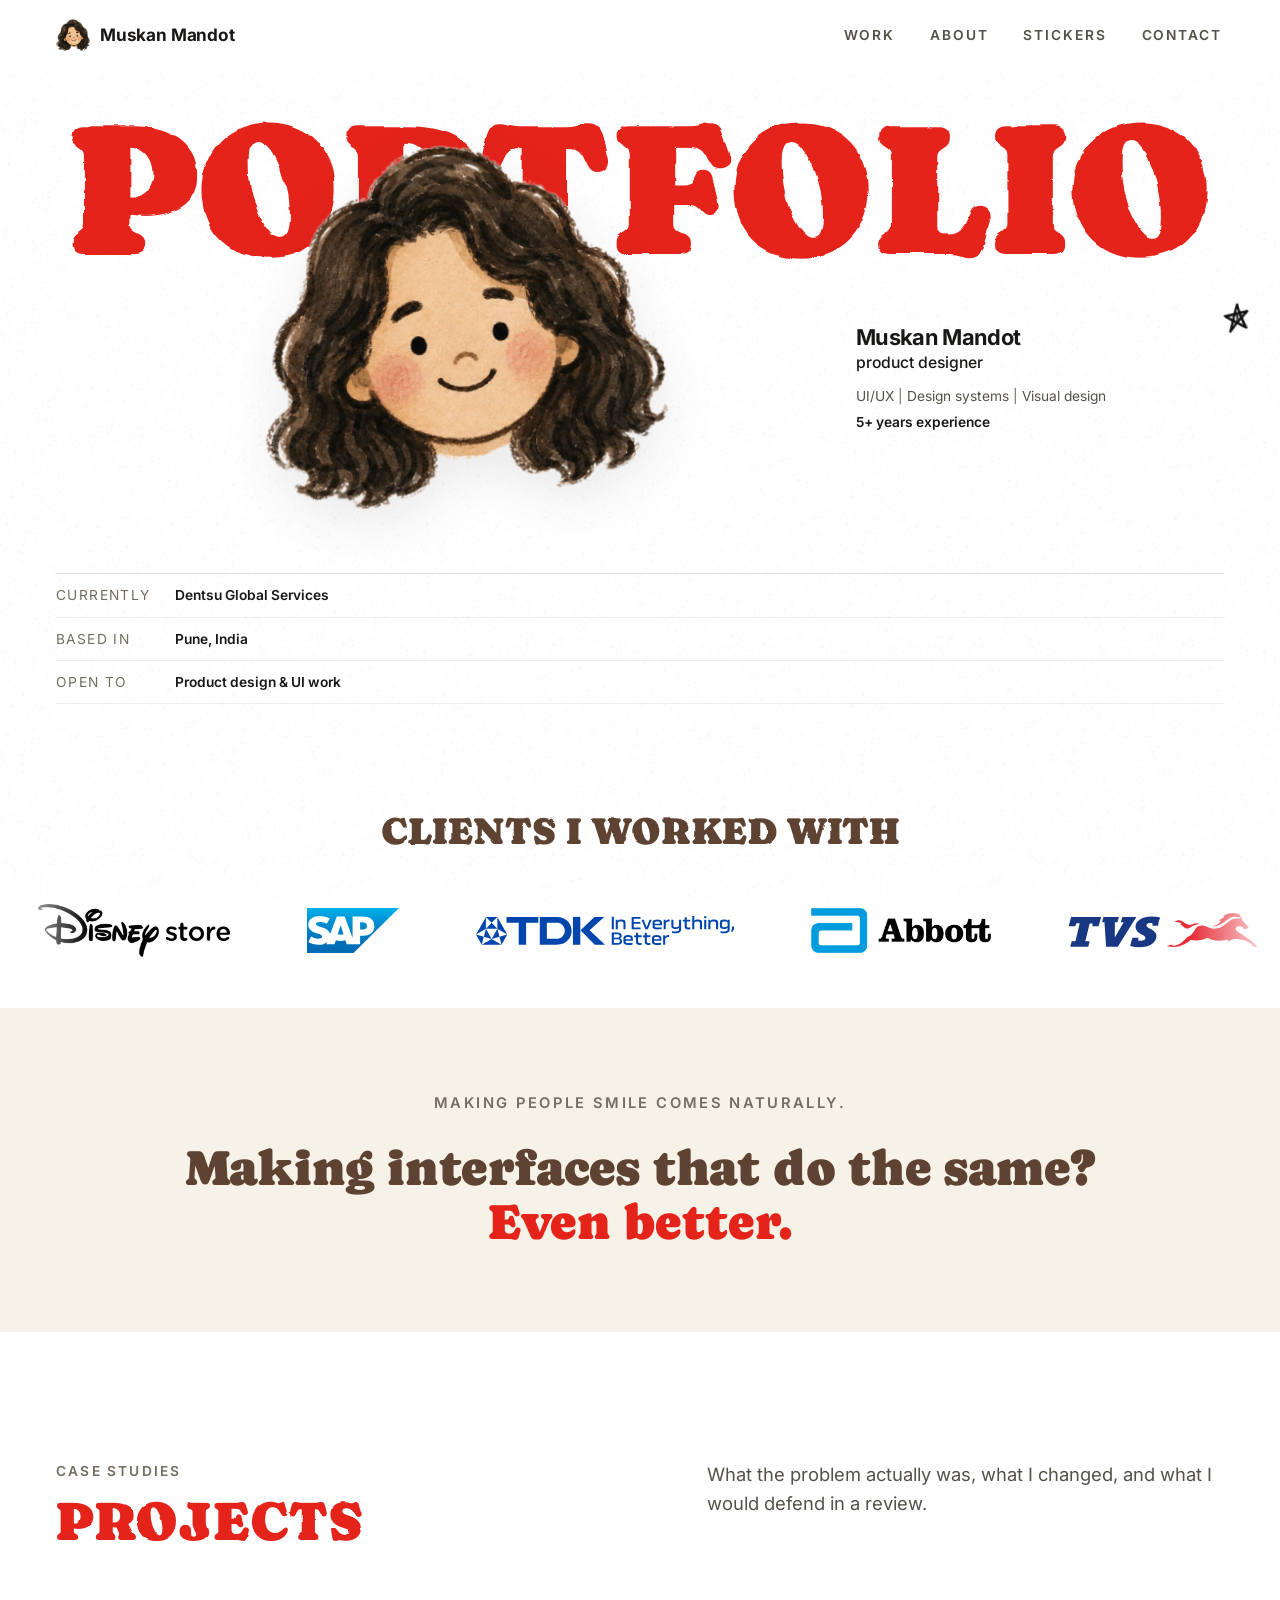
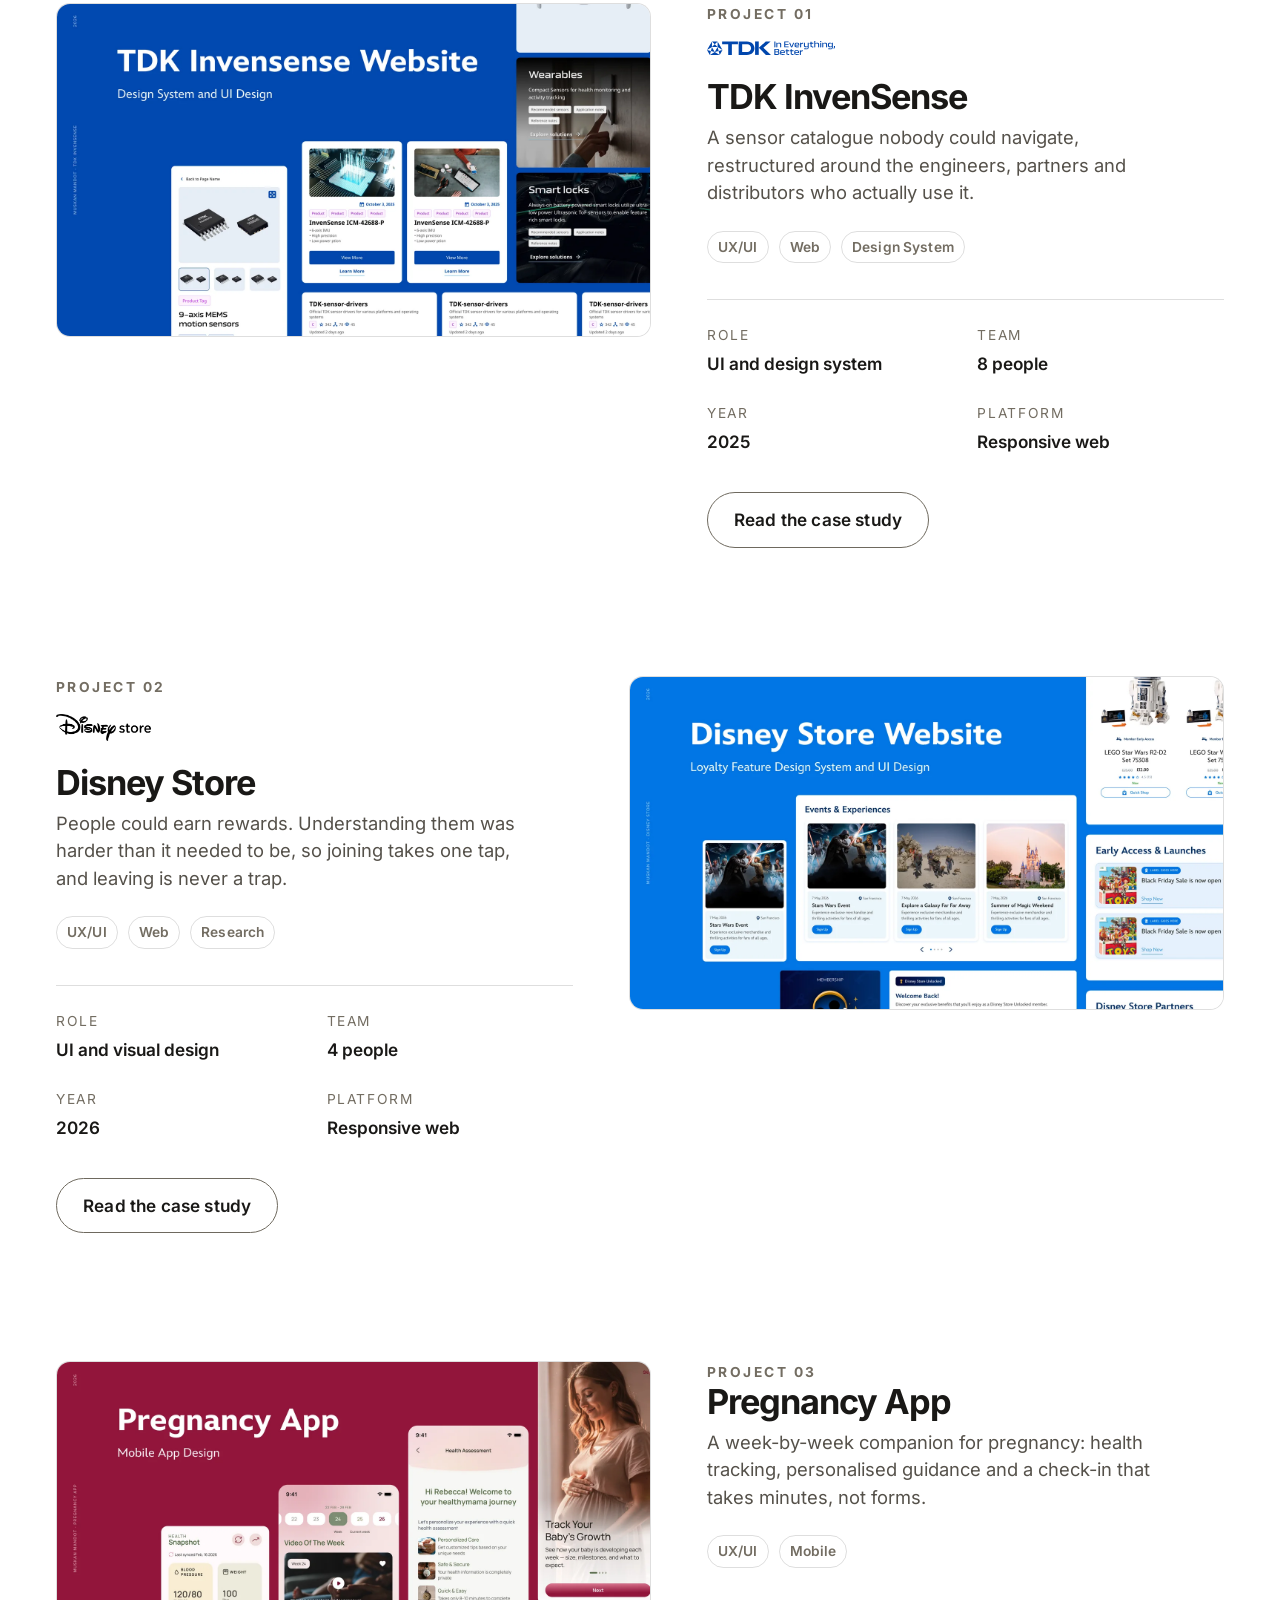
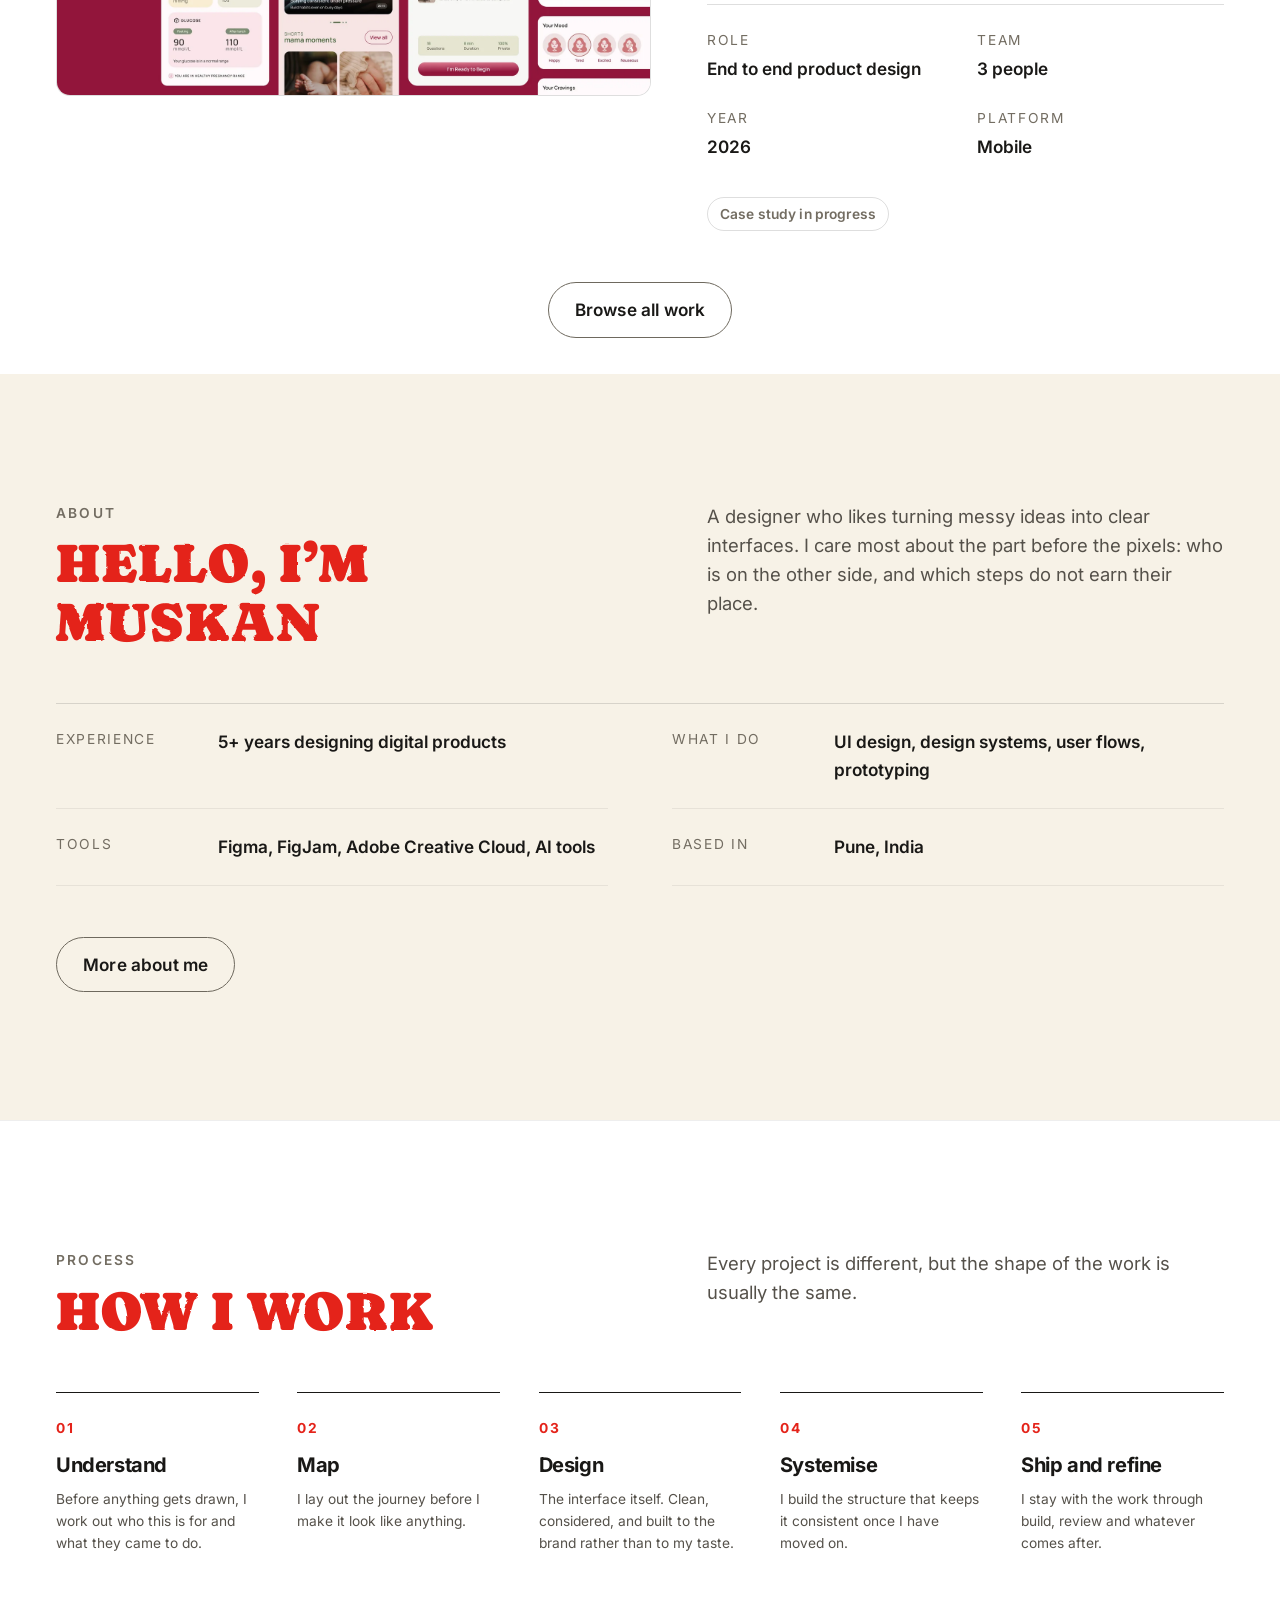
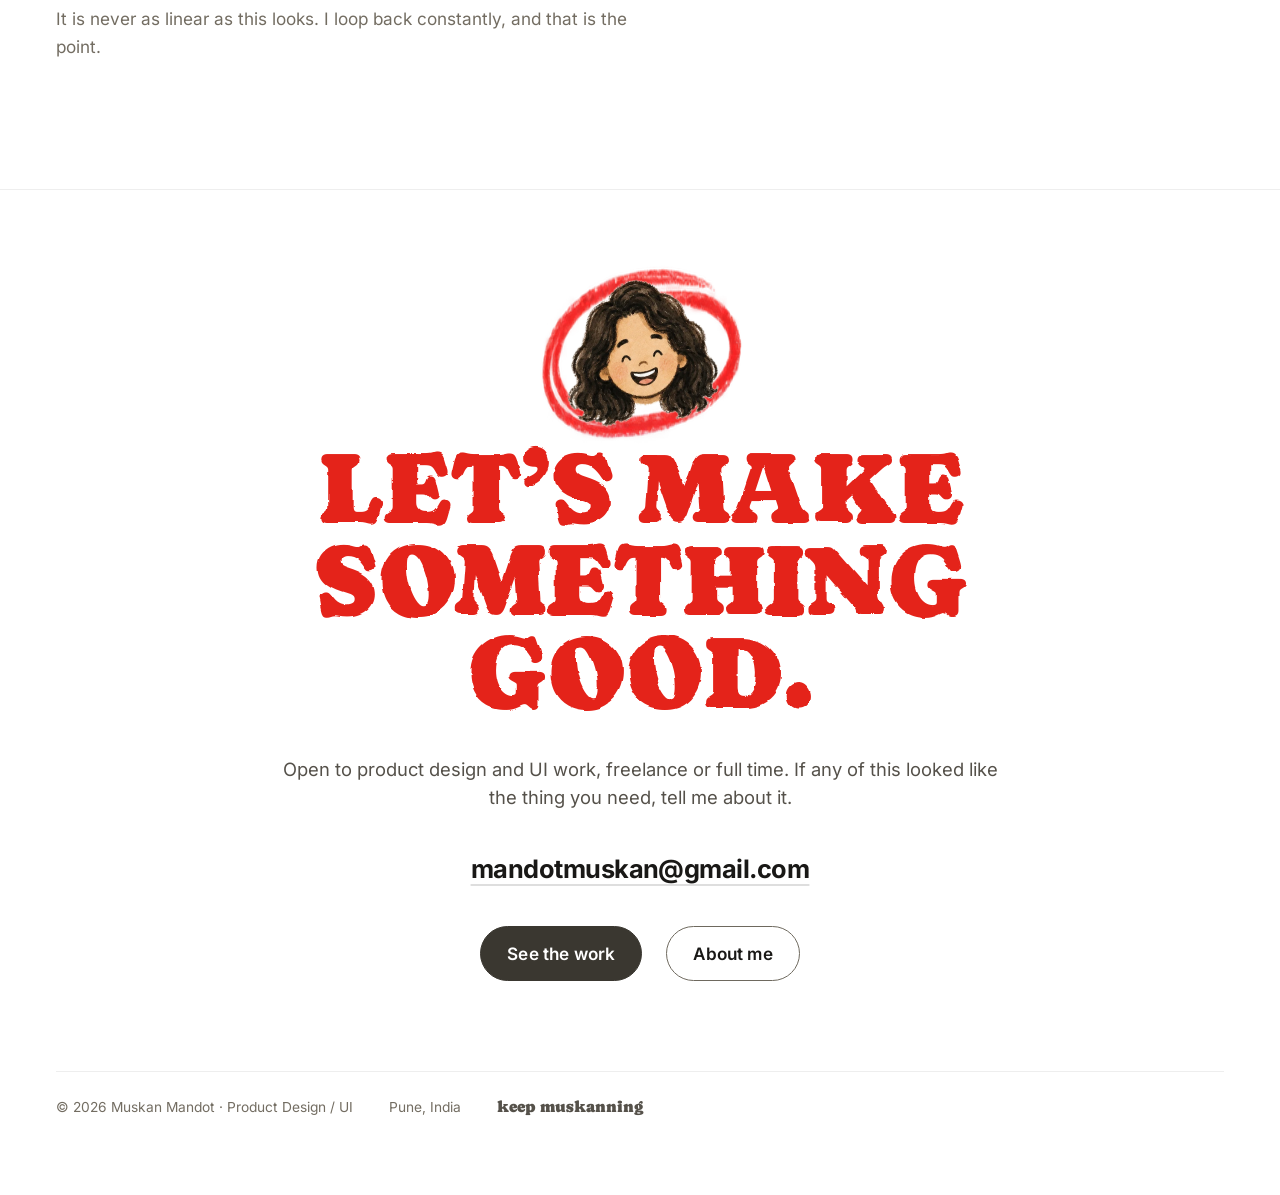
==== commit 3c207d1b: "Rebuild the line as a warm band of type, and move it back up It sits between the clients and the pro" ====
--- a/index.html
+++ b/index.html
@@ -75,7 +75,16 @@
     <div class="marquee reveal" id="clients"><!-- built by home.js --></div>
   </section>
 
-  <!-- ============ 3 · PROJECTS ============ -->
+  <!-- ============ 3 · THE LINE · a warm band between two white ones ============ -->
+  <section class="band band--say">
+    <div class="wrap say reveal">
+      <p class="say__lead">Making people smile comes naturally.</p>
+      <p class="say__punch">Making interfaces that do the same?</p>
+      <p class="say__kick">Even better.</p>
+    </div>
+  </section>
+
+  <!-- ============ 4 · PROJECTS ============ -->
   <section class="band band--work" id="work">
     <div class="wrap">
       <div class="shead reveal">
@@ -97,19 +106,7 @@
     </div>
   </section>
 
-  <!-- ============ 5 · THE LINE ============ -->
-  <section class="band band--tight band--line">
-    <div class="wrap">
-      <blockquote class="pull reveal">
-        <p><span class="pull__line">“Making people smile comes naturally.</span>
-          <span class="pull__line">Making interfaces that do the same? Even
-          better.”<img class="pull__stk" src="assets/img/stickers/s1_01.webp"
-            alt="" aria-hidden="true" decoding="async"></span></p>
-      </blockquote>
-    </div>
-  </section>
-
-  <!-- ============ 6 · ABOUT, SHORT · quiet ============ -->
+  <!-- ============ 5 · ABOUT, SHORT · quiet ============ -->
   <section class="band band--warm">
     <div class="wrap">
       <div class="shead reveal">
@@ -137,7 +134,7 @@
     </div>
   </section>
 
-  <!-- ============ 7 · HOW I WORK · quiet ============ -->
+  <!-- ============ 6 · HOW I WORK · quiet ============ -->
   <section class="band band--line">
     <div class="wrap">
       <div class="shead reveal">
--- a/assets/css/site.css
+++ b/assets/css/site.css
@@ -31,6 +31,37 @@
 .hero__word { color: var(--red-ink); }
 .hero__stage .poster__star { right: -1.6em; top: -1.4em; }
 
+/* A gentle nod on the artwork over the word. Two things matter here and
+   the first version got both wrong.
+
+   Speed: at nine seconds the movement sat below the rate at which an eye
+   reads motion as rhythm, so it kept trying to track it instead of
+   settling. Four seconds is slow enough to be calm and quick enough to be
+   legible, which is what makes it restful rather than nagging.
+
+   Path: it rises and falls on one axis with the tilt tied to the same
+   phase, rather than wandering a figure of eight. A predictable path is
+   one the eye can learn in a cycle and then ignore.
+
+   It runs on `translate` and `rotate` rather than `transform`, which
+   already carries the centring and the resting angle, so the two compose
+   instead of fighting. */
+@keyframes heroSway {
+  0%, 100% { translate: 0 0;    rotate: -0.5deg; }
+  50%      { translate: 0 -9px; rotate: 0.5deg; }
+}
+.hero__stage .poster__face,
+.stkhero__stage .poster__face { animation: heroSway 4s ease-in-out infinite; }
+
+/* the star runs a little quicker and offset, so the two heroes are not in
+   lockstep for anyone flipping between the pages */
+.stkhero__stage .poster__face { animation-duration: 3.6s; animation-delay: -1.3s; }
+
+@media (prefers-reduced-motion: reduce) {
+  .hero__stage .poster__face,
+  .stkhero__stage .poster__face { animation: none; }
+}
+
 .hero__base {
   display: flex;
   flex-wrap: wrap;
@@ -292,6 +323,8 @@
 
 .band--clients { padding-block: var(--s-5) var(--s-6); }
 .band--clients .shead { margin-bottom: var(--s-6); }
+/* a list of logos does not need the full section-heading size */
+.band--clients .shead__title { font-size: clamp(1.55rem, 1.2rem + 1.5vw, 2.6rem); }
 
 .marquee {
   position: relative;
@@ -605,6 +638,49 @@
 /* The display face again, but in sentence case, smaller than a section
    title and in the character's hair colour, so the two never read as the
    same thing. */
+/* =========================================================
+   2a · THE LINE, the one sentence that is hers
+
+   No illustration and no quote marks: on her own site the line does not
+   need to be marked as a quotation. What carries it is scale. The setup
+   is set small and spaced out, the way a label is; the payoff arrives in
+   the display face, twice over, with the last three words in red. Quiet,
+   loud, louder.
+
+   It sits on the warm ground so it separates from the white sections
+   either side of it, which is what the old version could not do while it
+   sat directly under the logos.
+   ========================================================= */
+
+.band--say {
+  background: var(--paper-warm);
+  padding-block: clamp(52px, 6.5vw, 96px);
+}
+/* wide enough for the payoff to land on one line, so the three beats read
+   as three beats rather than as a wrapped paragraph */
+.say { max-width: 64rem; margin-inline: auto; text-align: center; }
+
+.say__lead {
+  font-size: clamp(.8rem, .75rem + .22vw, .92rem);
+  font-weight: 600;
+  letter-spacing: .16em;
+  text-transform: uppercase;
+  color: var(--ink-faint);
+}
+.say__punch,
+.say__kick {
+  font-family: var(--f-display);
+  font-weight: 400;
+  font-size: clamp(1.65rem, 1.05rem + 2.6vw, 3.2rem);
+  /* Caprasimo needs tight leading at this size, or two stacked lines
+     drift apart the way the old pull quote did. */
+  line-height: 1.08;
+  letter-spacing: -.004em;
+  text-wrap: balance;
+}
+.say__punch { margin-top: clamp(18px, 2vw, 30px); color: var(--brown); }
+.say__kick  { color: var(--red-ink); }
+
 .pull { position: relative; max-width: 54rem; margin-inline: auto; text-align: center; }
 
 /* The line is written as two sentences and reads as two lines, so the
@@ -621,17 +697,6 @@
   text-wrap: balance;
 }
 
-/* One of her own stickers closes the line, tilted, sitting on the
-   baseline like something stuck there afterwards. */
-.pull__stk {
-  display: inline-block;
-  width: clamp(48px, 5vw, 72px);
-  height: auto;
-  margin-left: .3em;
-  vertical-align: -.42em;
-  transform: rotate(9deg);
-}
-
 /* a small drawn smiley, for the line that earns one */
 .smiley {
   display: inline-block;
@@ -857,54 +922,103 @@
    9 · STICKERS, the collection page
    ========================================================= */
 
-/* Five lanes drifting past at different speeds, alternating direction.
-   Nothing is on a grid and no two neighbours are the same size, so it
-   reads as a sheet somebody has been picking from. */
-
-/* The wall follows straight on from the intro; a full section's worth of
+/* --- the sticker page's poster hero, on the home page's mechanics --- */
+
+.stkhero__stage {
+  --cap: 15rem;
+  --face-x: 30cqw;        /* the sticker sits over the word, left of centre */
+  --face-w: 15cqw;
+  --face-top: 3cqw;
+  width: calc(100% - var(--gutter) * 2);
+  max-width: none;
+  margin-inline: auto;
+  padding-bottom: 4cqw;   /* just enough for the sticker to hang below */
+}
+.stkhero__word { color: var(--red-ink); }
+.stkhero__art { filter: drop-shadow(0 16px 24px rgba(25, 24, 22, .12)); }
+
+/* One column under the word, left aligned, each part under the last. The
+   home page's two-column hero works because the left side carries a table
+   of facts; here there was only a caption on the right, floating. */
+.stkhero__intro {
+  /* the same edges as the poster stage above it, so the copy starts under
+     the S of the word rather than indented from it */
+  width: calc(100% - var(--gutter) * 2);
+  max-width: none;
+  margin-inline: auto;
+  margin-top: clamp(20px, 3vw, 44px);
+  display: grid;
+  justify-items: start;
+}
+.stkhero__kicker {
+  max-width: 46rem;
+  font-size: clamp(1.15rem, 1.7vw, 1.7rem);
+  font-weight: 700;
+  letter-spacing: -.03em;
+  line-height: 1.15;
+}
+.stkhero__intro .lede { margin-top: var(--s-4); max-width: 46rem; }
+.stkhero__warn { margin-top: var(--s-5); }
+.stkhero__act  { margin-top: var(--s-5); }
+.stkhero__note {
+  margin-top: var(--s-3);
+  font-size: var(--t--1);
+  color: var(--ink-faint);
+}
+
+@media (max-width: 900px) {
+  .stkhero__stage { padding-bottom: 0; }
+  /* the star is one sticker, not a portrait: it does not need to fill the
+     screen */
+  .stkhero__art { width: min(38vw, 190px); margin-top: -2vw; }
+}
+
+/* The wall follows straight on from the hero; a full section's worth of
    air above it just left a hole. */
-.band--wall { padding-block: var(--s-5) var(--s-7); }
-.stickers { display: grid; gap: clamp(6px, 1vw, 18px); }
-
-.lane {
-  overflow: hidden;
-  /* the lane fades out rather than being chopped by the viewport edge */
-  -webkit-mask-image: linear-gradient(90deg, transparent, #000 5%, #000 95%, transparent);
-          mask-image: linear-gradient(90deg, transparent, #000 5%, #000 95%, transparent);
-}
-.lane__track {
+.band--wall { padding-block: var(--s-4) var(--s-8); }
+
+/* Every sticker is on the page at once, packed rather than gridded:
+   centred flex wrap with sizes and tilts that vary from one to the next,
+   so a row never lines up and the block reads like a sheet somebody has
+   been picking from. */
+
+.stickers {
   display: flex;
-  width: max-content;
-  animation: drift var(--dur, 52s) linear infinite;
-}
-.lane--rev .lane__track { animation-direction: reverse; }
-.lane__run { display: flex; align-items: center; }
-
-@keyframes drift {
-  from { transform: translateX(0); }
-  to   { transform: translateX(-50%); }
-}
-
-/* Hovering anywhere on the wall holds everything still, so a sticker that
-   caught someone's eye can actually be looked at. */
-.stickers:hover .lane__track,
-.stickers:focus-within .lane__track { animation-play-state: paused; }
-
-/* Each sticker is a download link. Pointing at one straightens it, lifts
-   it, and shows the arrow, so what you can do with it is obvious without a
-   caption under every single one. */
+  flex-wrap: wrap;
+  justify-content: center;
+  align-items: center;
+  gap: clamp(14px, 2vw, 30px);
+  max-width: 74rem;
+  margin-inline: auto;
+}
+
+/* Each sticker is a download link. Pointing at one holds it still,
+   straightens it, lifts it and shows the arrow, so what you can do with it
+   is obvious without a caption under every single one. */
 .stk {
   position: relative;
   flex: none;
   display: block;
   width: var(--size, 120px);
-  margin-inline: clamp(6px, .8vw, 14px);
   transform: rotate(var(--tilt, 0deg));
-  transition: transform .3s var(--ease);
+  animation: bob var(--bob, 6s) ease-in-out var(--bob-delay, 0s) infinite;
+  transition: transform .28s var(--ease);
 }
 .stk img { width: 100%; height: auto; }
+
+/* The bob rides on the wrapper's own rotation, so a sticker floats without
+   ever losing the angle it was placed at. */
+@keyframes bob {
+  0%, 100% { translate: 0 0; }
+  50%      { translate: 0 -7px; }
+}
+
 .stk:hover,
-.stk:focus-visible { transform: rotate(0deg) scale(1.16); z-index: 2; }
+.stk:focus-visible {
+  transform: rotate(0deg) scale(1.22);
+  animation-play-state: paused;
+  z-index: 3;
+}
 .stk:focus-visible { outline: 2px solid var(--blue); outline-offset: 6px; border-radius: 8px; }
 
 .stk__get {
@@ -936,11 +1050,7 @@
 .stk:focus-visible .stk__get { opacity: 1; transform: scale(1); }
 
 @media (prefers-reduced-motion: reduce) {
-  /* the lanes stop and become ordinary scrolling strips, so every sticker
-     is still reachable */
-  .lane { overflow-x: auto; }
-  .lane__track { animation: none; }
-  .lane__run[aria-hidden="true"] { display: none; }
+  .stk { animation: none; }
   .stk, .stk:hover, .stk__get { transition: none; }
 }
 
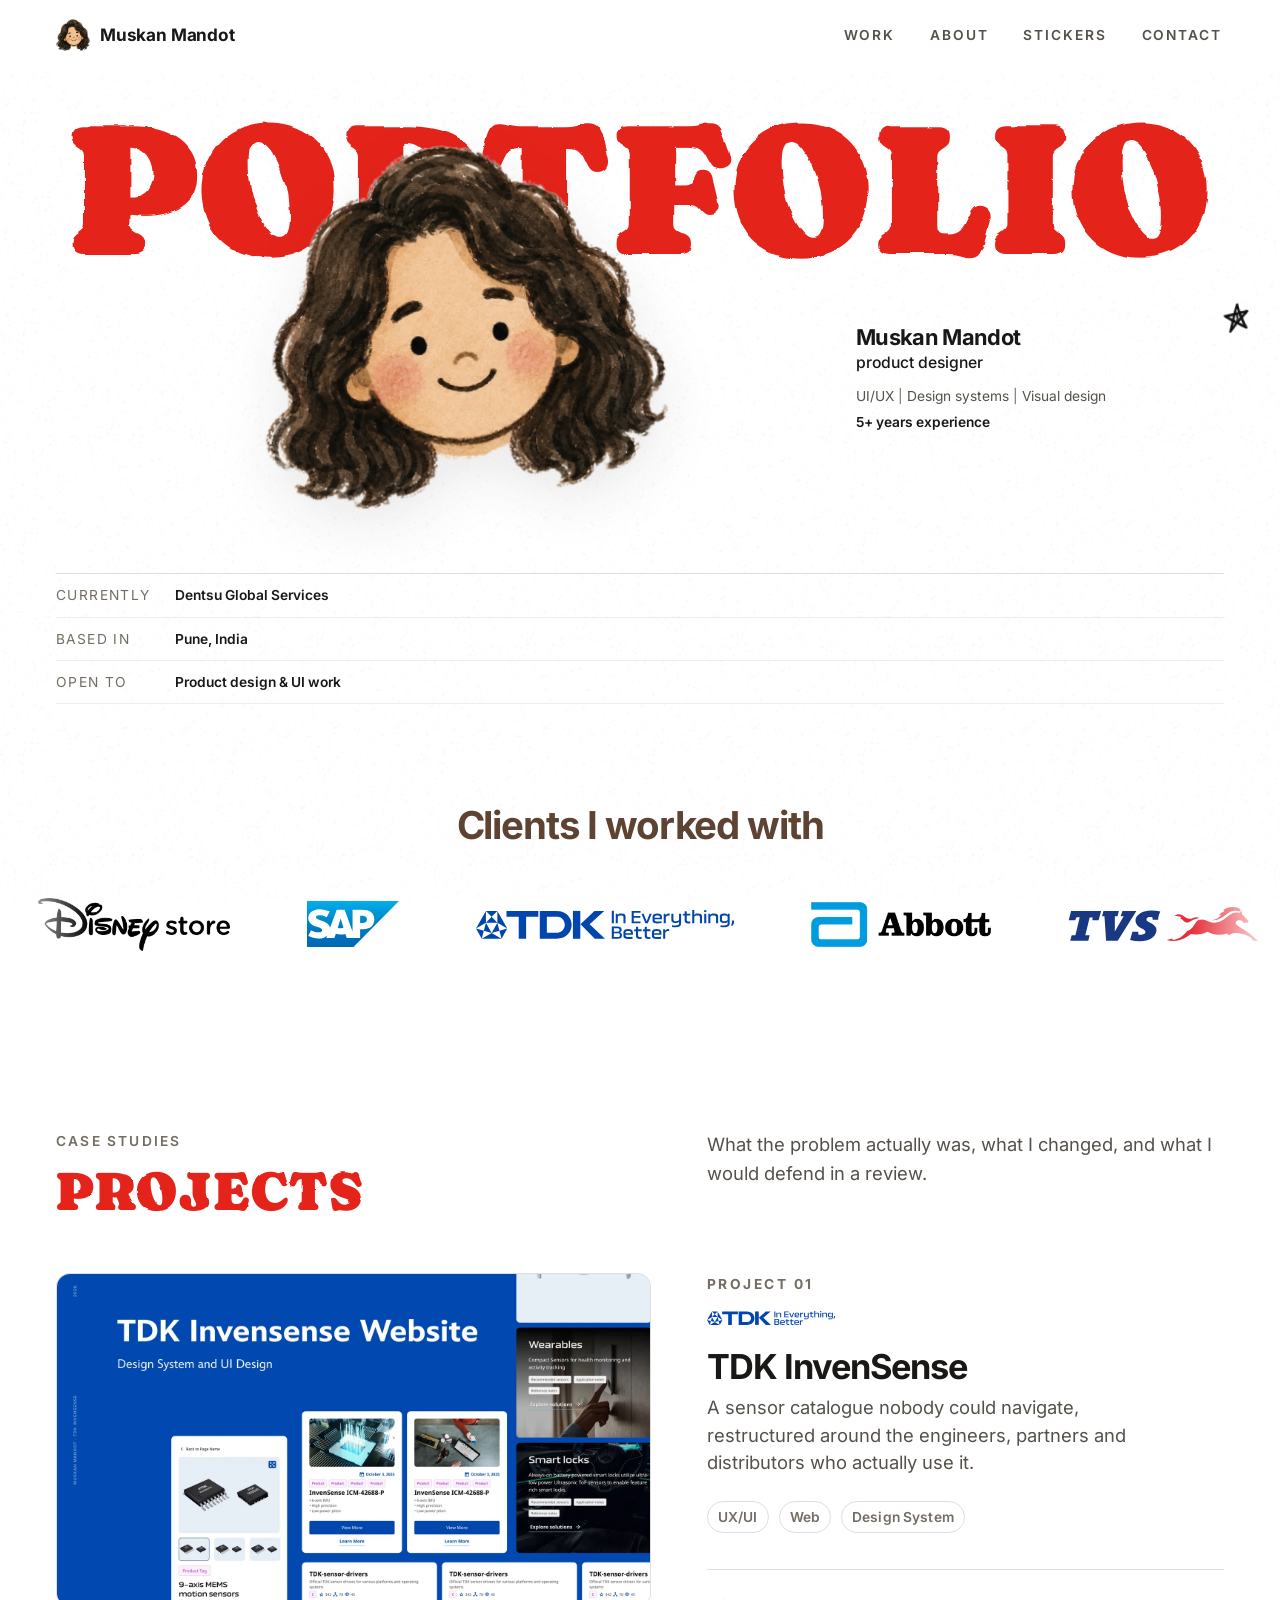
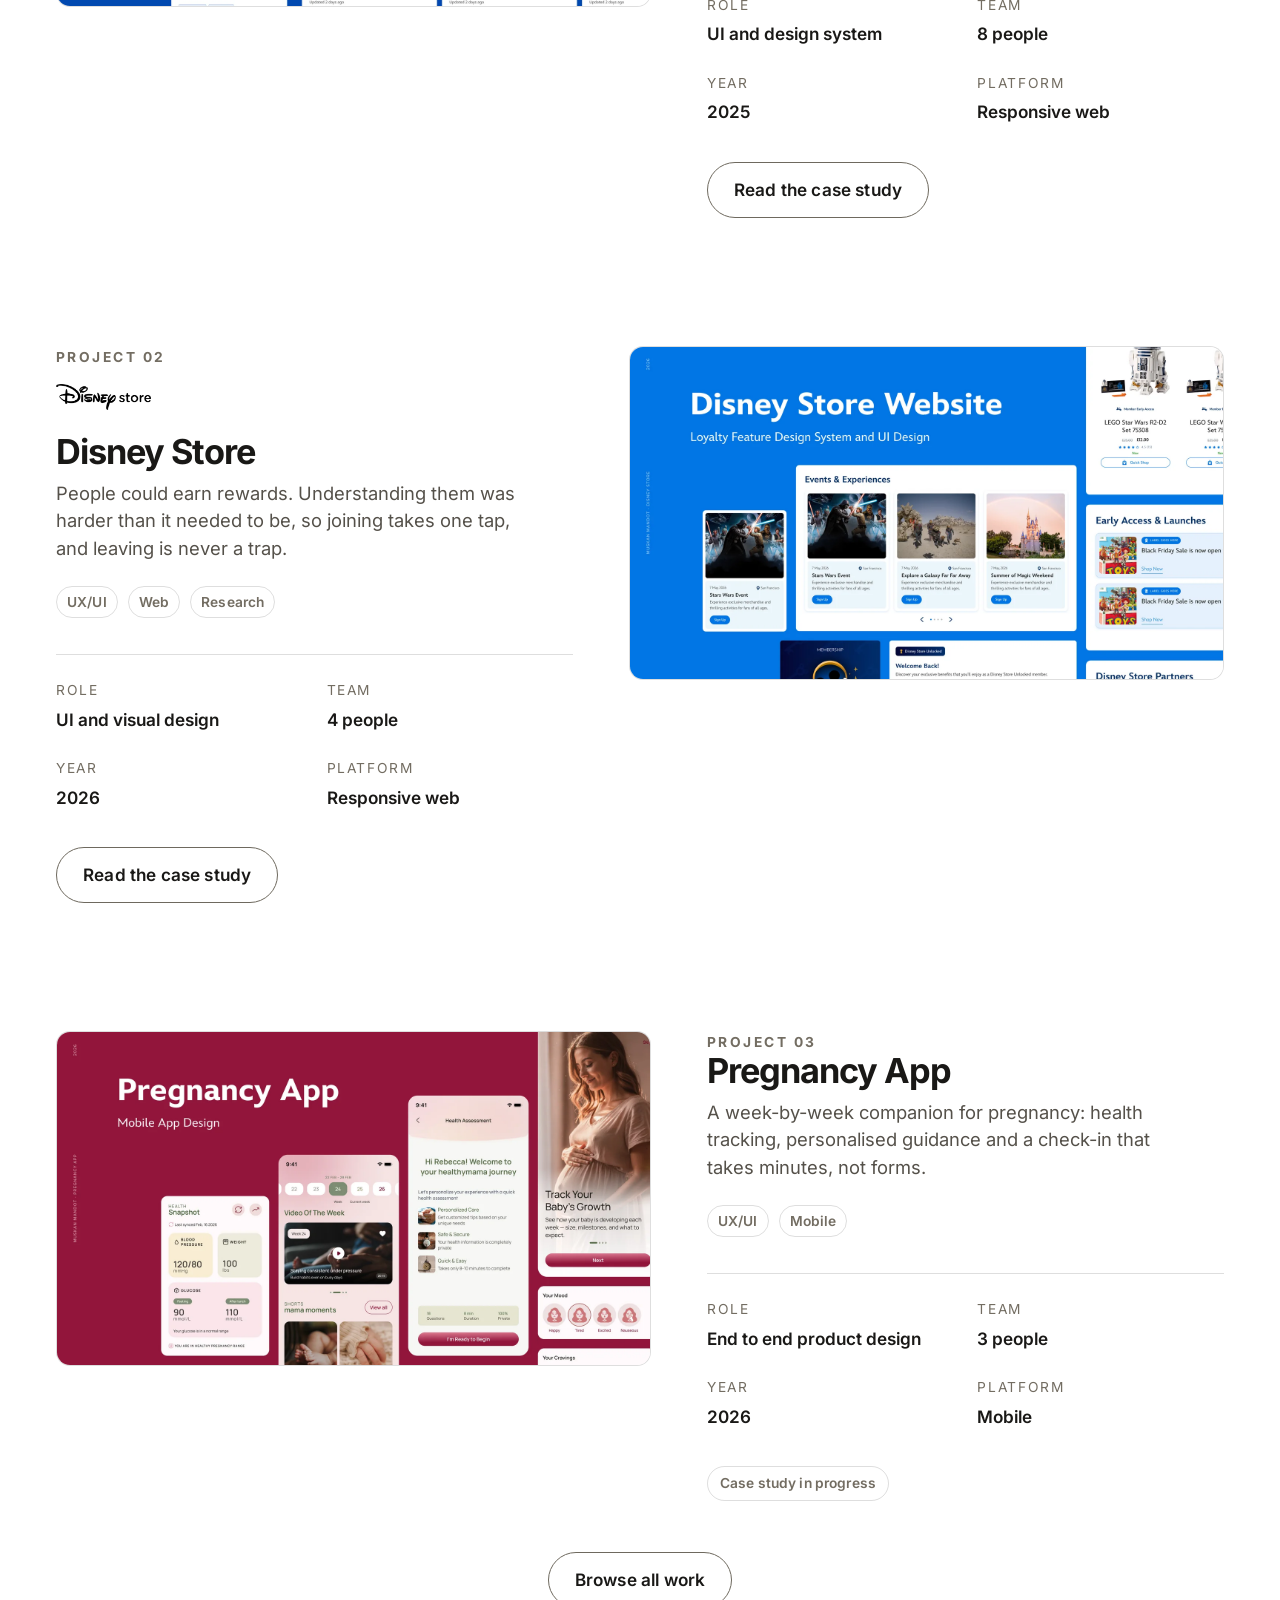
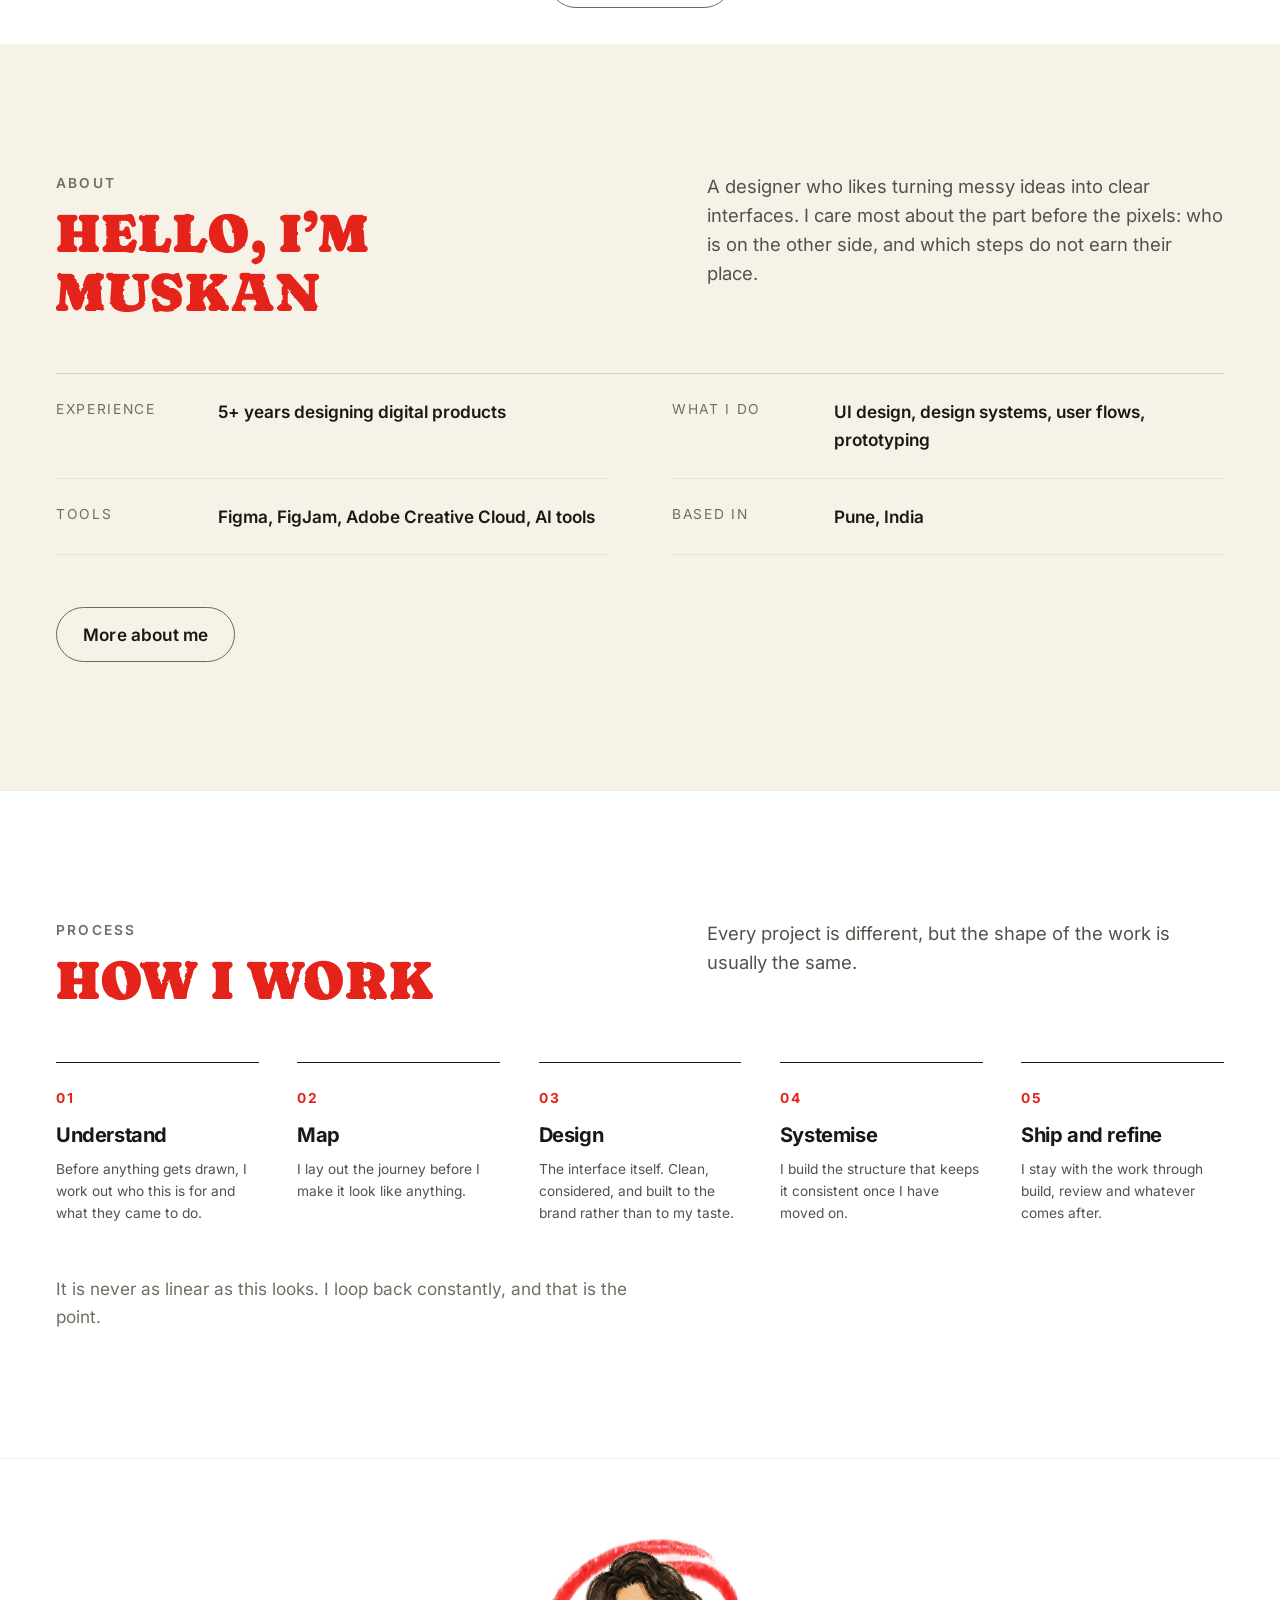
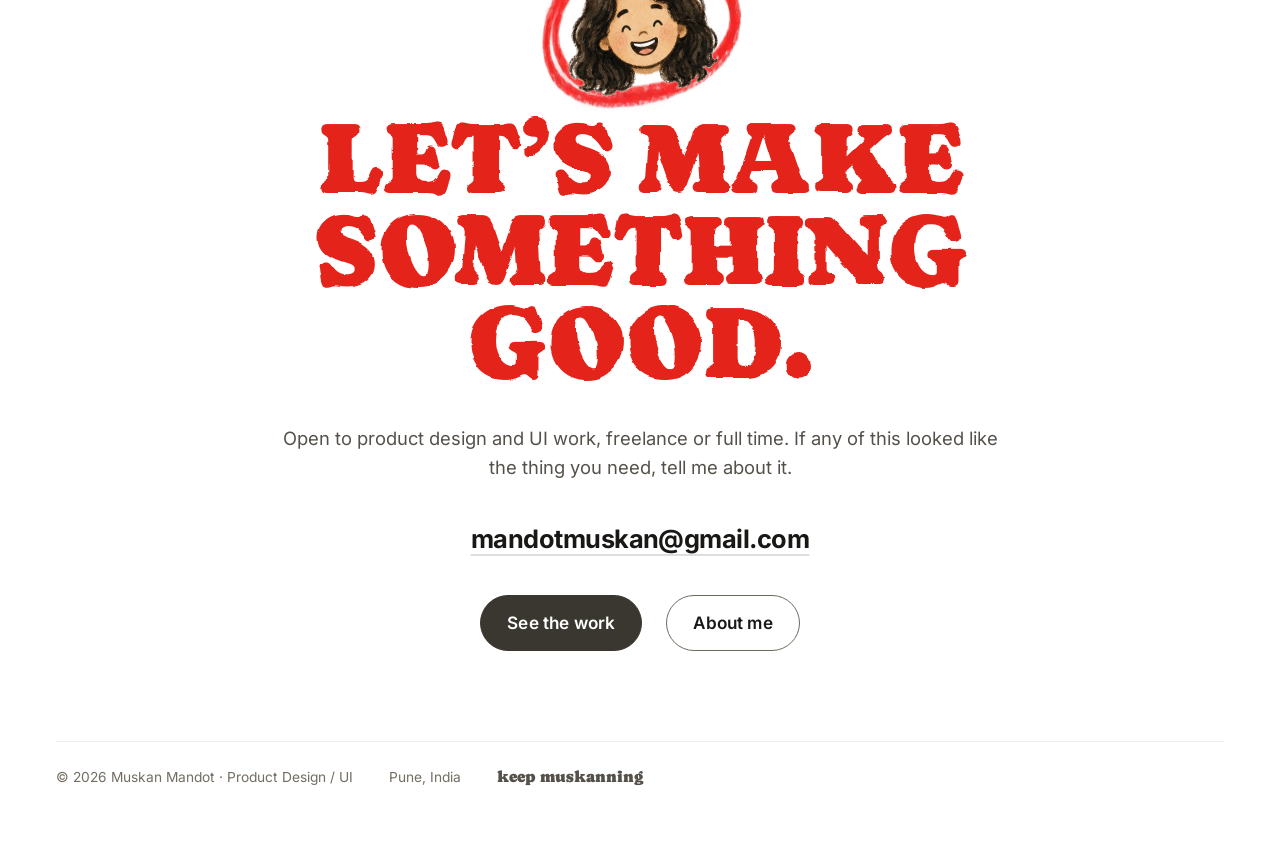
==== commit 4f31cbe5: "Drop the line from the home page, and set the clients head in Inter The quote section is gone entire" ====
--- a/index.html
+++ b/index.html
@@ -66,7 +66,7 @@
     <div class="wrap">
       <div class="shead shead--center reveal">
         <div class="shead__l">
-          <h2 class="ct ct--md ct--brown shead__title">Clients I worked with</h2>
+          <h2 class="shead__title shead__title--plain">Clients I worked with</h2>
         </div>
       </div>
     </div>
@@ -75,16 +75,7 @@
     <div class="marquee reveal" id="clients"><!-- built by home.js --></div>
   </section>
 
-  <!-- ============ 3 · THE LINE · a warm band between two white ones ============ -->
-  <section class="band band--say">
-    <div class="wrap say reveal">
-      <p class="say__lead">Making people smile comes naturally.</p>
-      <p class="say__punch">Making interfaces that do the same?</p>
-      <p class="say__kick">Even better.</p>
-    </div>
-  </section>
-
-  <!-- ============ 4 · PROJECTS ============ -->
+  <!-- ============ 3 · PROJECTS ============ -->
   <section class="band band--work" id="work">
     <div class="wrap">
       <div class="shead reveal">
@@ -106,7 +97,7 @@
     </div>
   </section>
 
-  <!-- ============ 5 · ABOUT, SHORT · quiet ============ -->
+  <!-- ============ 4 · ABOUT, SHORT · quiet ============ -->
   <section class="band band--warm">
     <div class="wrap">
       <div class="shead reveal">
@@ -134,7 +125,7 @@
     </div>
   </section>
 
-  <!-- ============ 6 · HOW I WORK · quiet ============ -->
+  <!-- ============ 5 · HOW I WORK · quiet ============ -->
   <section class="band band--line">
     <div class="wrap">
       <div class="shead reveal">
--- a/assets/css/site.css
+++ b/assets/css/site.css
@@ -325,6 +325,18 @@
 .band--clients .shead { margin-bottom: var(--s-6); }
 /* a list of logos does not need the full section-heading size */
 .band--clients .shead__title { font-size: clamp(1.55rem, 1.2rem + 1.5vw, 2.6rem); }
+
+/* A section head in the text face rather than the display one: same size,
+   set the way every other piece of interface type on the site is set. */
+.shead__title--plain {
+  font-family: var(--f-body);
+  font-weight: 700;
+  letter-spacing: -.03em;
+  line-height: 1.1;
+  text-transform: none;
+  color: var(--brown);
+  margin-top: 0;
+}
 
 .marquee {
   position: relative;
@@ -638,49 +650,6 @@
 /* The display face again, but in sentence case, smaller than a section
    title and in the character's hair colour, so the two never read as the
    same thing. */
-/* =========================================================
-   2a · THE LINE, the one sentence that is hers
-
-   No illustration and no quote marks: on her own site the line does not
-   need to be marked as a quotation. What carries it is scale. The setup
-   is set small and spaced out, the way a label is; the payoff arrives in
-   the display face, twice over, with the last three words in red. Quiet,
-   loud, louder.
-
-   It sits on the warm ground so it separates from the white sections
-   either side of it, which is what the old version could not do while it
-   sat directly under the logos.
-   ========================================================= */
-
-.band--say {
-  background: var(--paper-warm);
-  padding-block: clamp(52px, 6.5vw, 96px);
-}
-/* wide enough for the payoff to land on one line, so the three beats read
-   as three beats rather than as a wrapped paragraph */
-.say { max-width: 64rem; margin-inline: auto; text-align: center; }
-
-.say__lead {
-  font-size: clamp(.8rem, .75rem + .22vw, .92rem);
-  font-weight: 600;
-  letter-spacing: .16em;
-  text-transform: uppercase;
-  color: var(--ink-faint);
-}
-.say__punch,
-.say__kick {
-  font-family: var(--f-display);
-  font-weight: 400;
-  font-size: clamp(1.65rem, 1.05rem + 2.6vw, 3.2rem);
-  /* Caprasimo needs tight leading at this size, or two stacked lines
-     drift apart the way the old pull quote did. */
-  line-height: 1.08;
-  letter-spacing: -.004em;
-  text-wrap: balance;
-}
-.say__punch { margin-top: clamp(18px, 2vw, 30px); color: var(--brown); }
-.say__kick  { color: var(--red-ink); }
-
 .pull { position: relative; max-width: 54rem; margin-inline: auto; text-align: center; }
 
 /* The line is written as two sentences and reads as two lines, so the
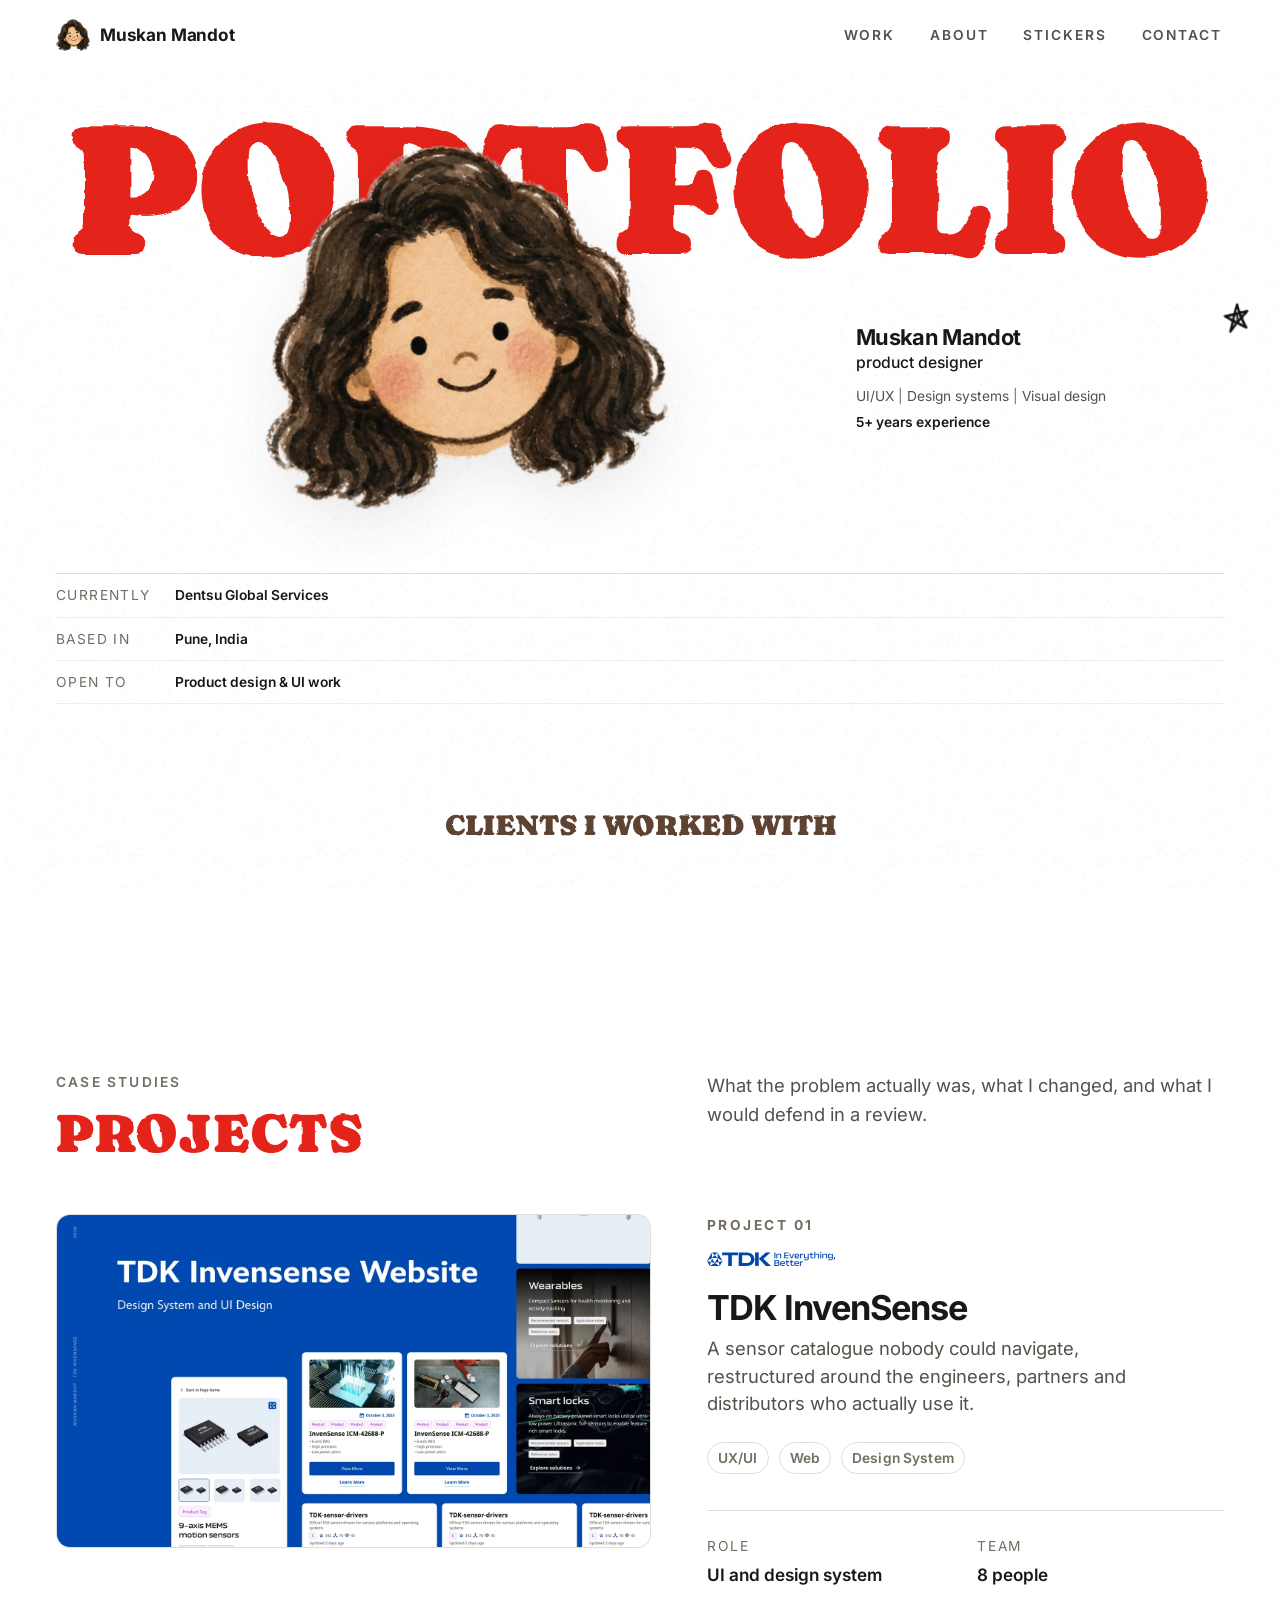
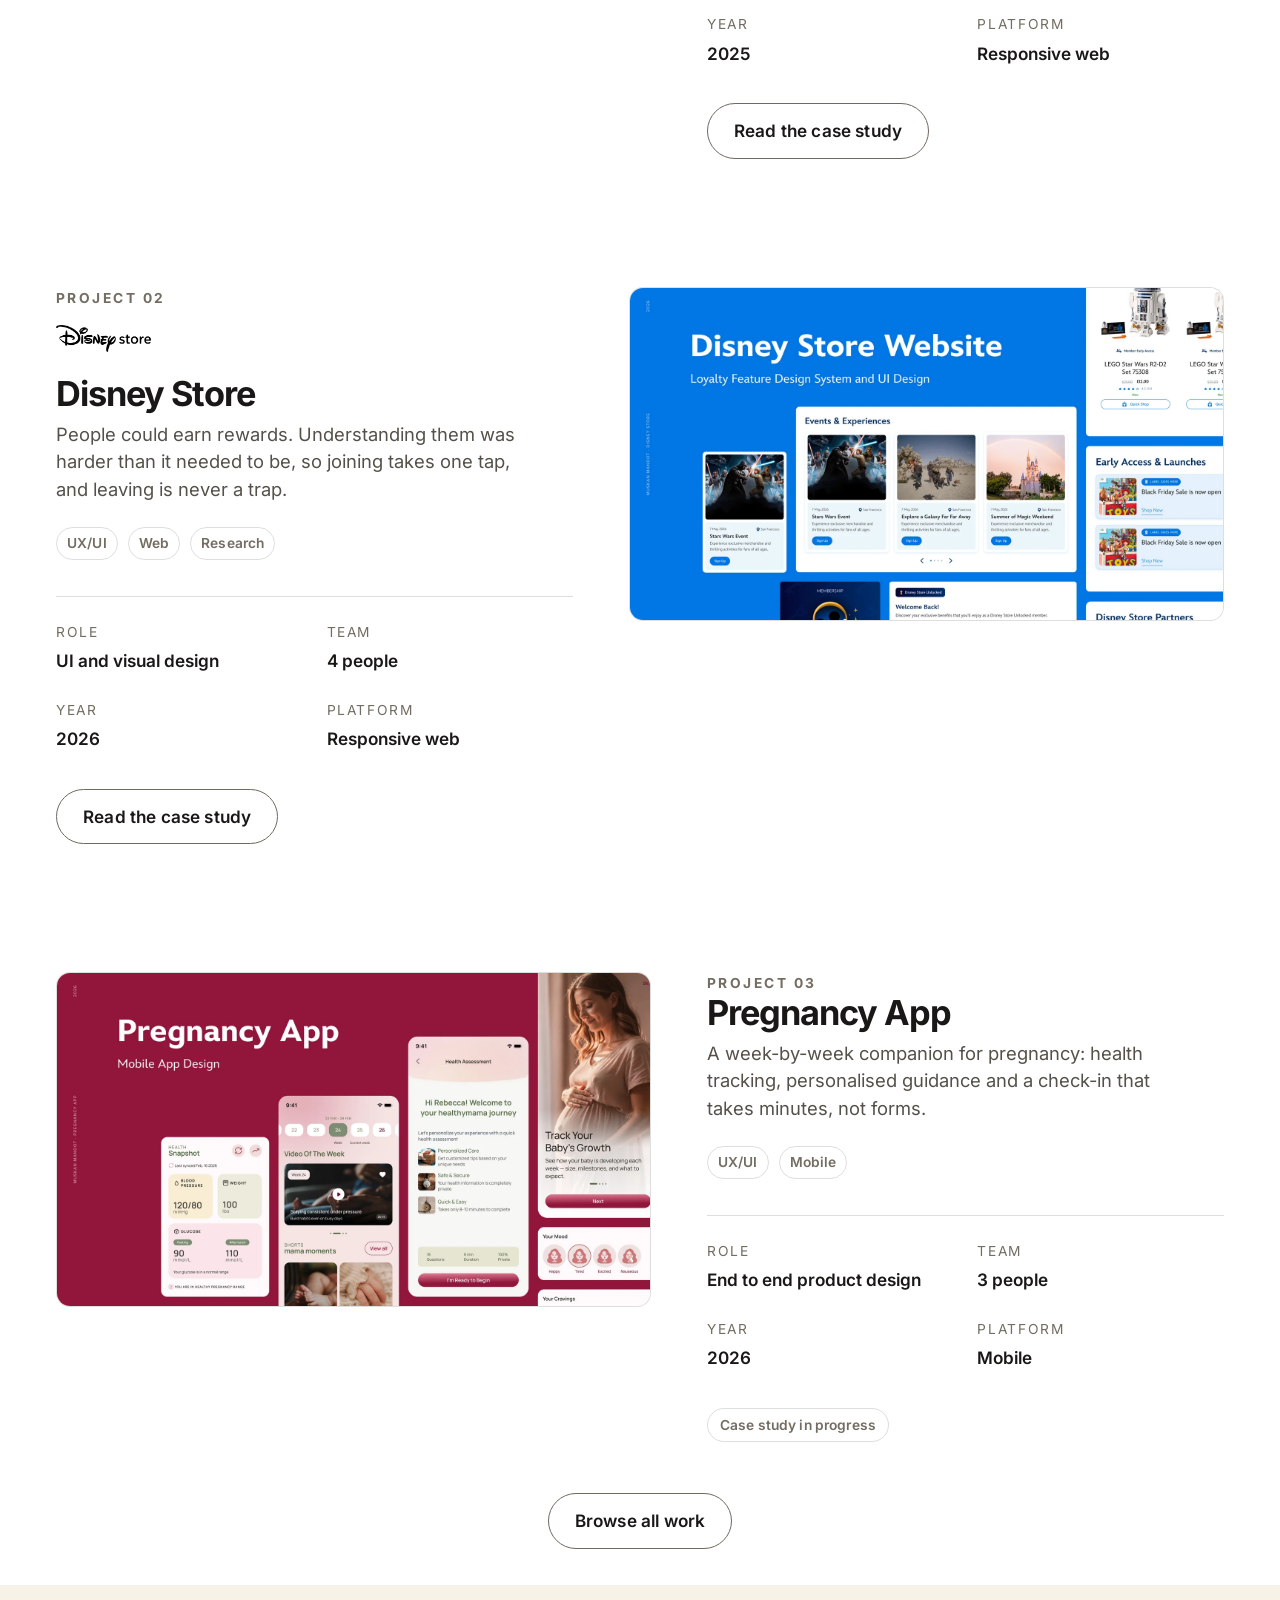
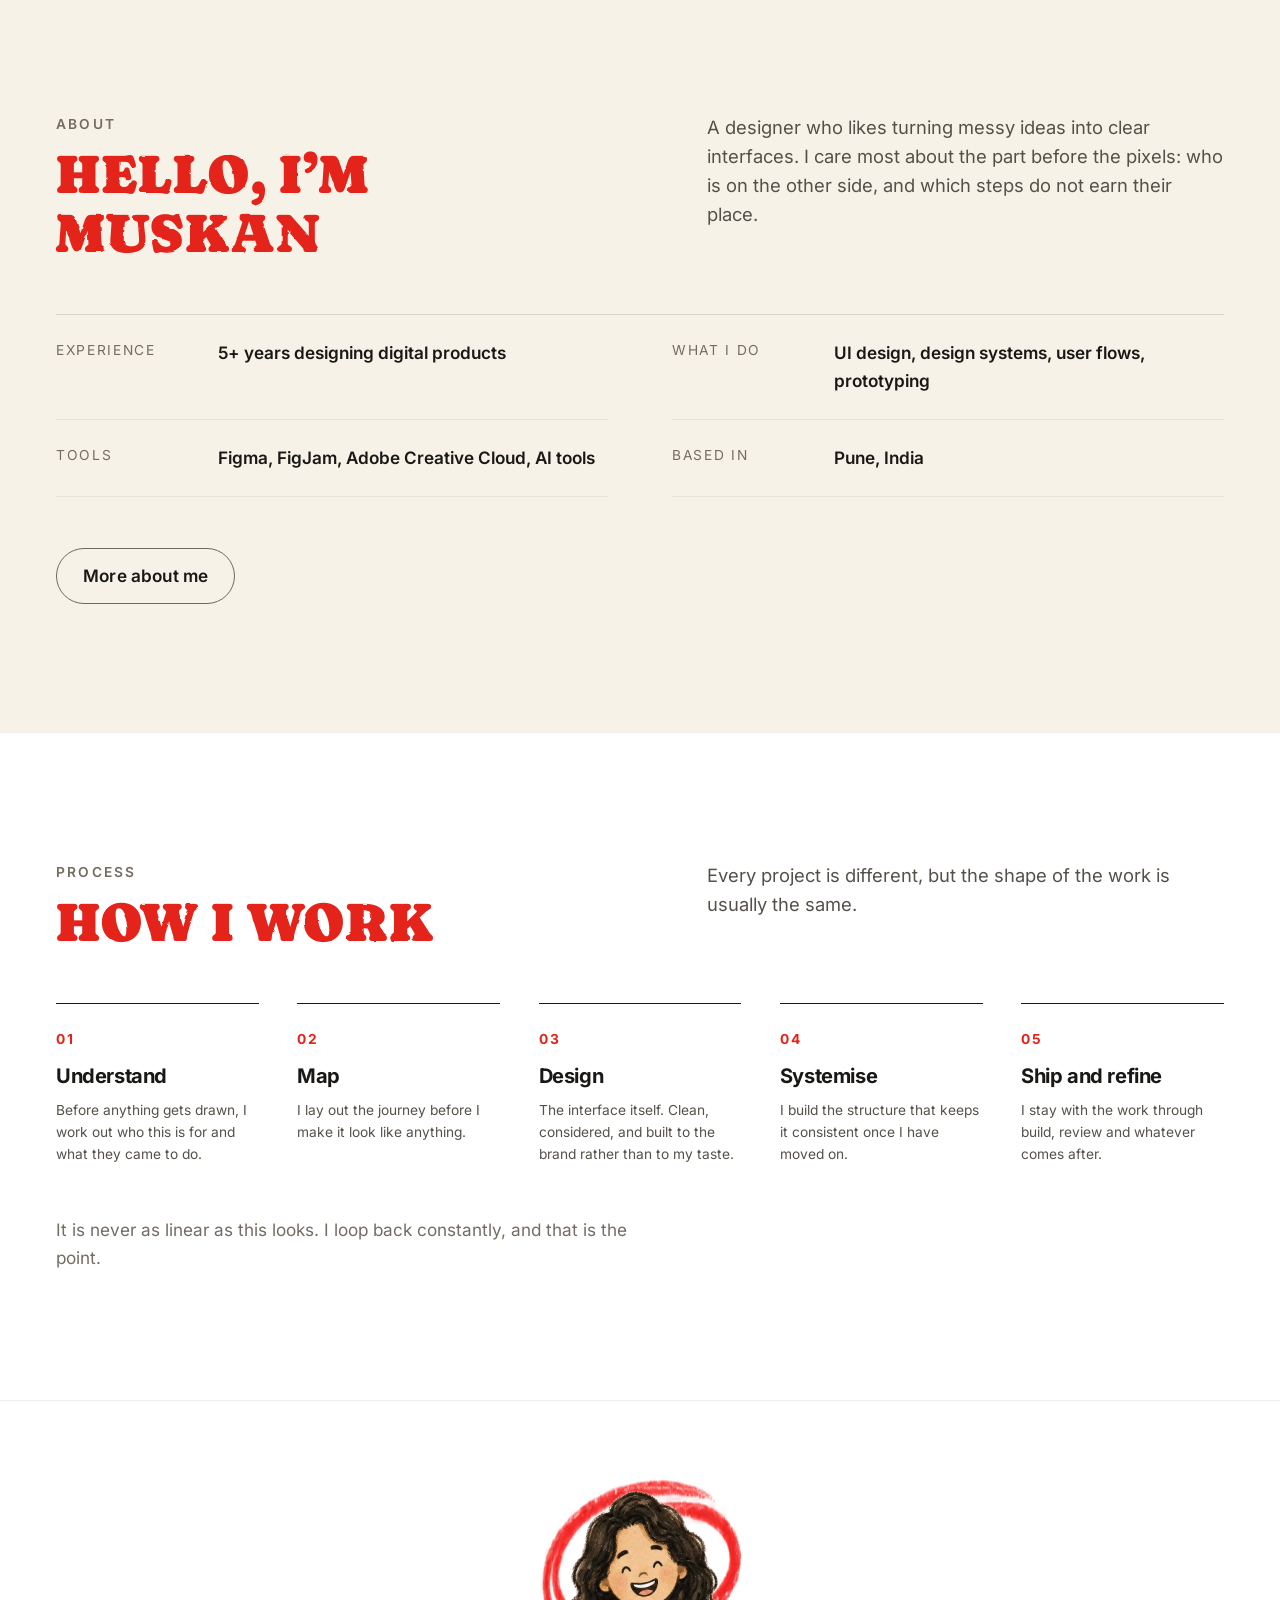
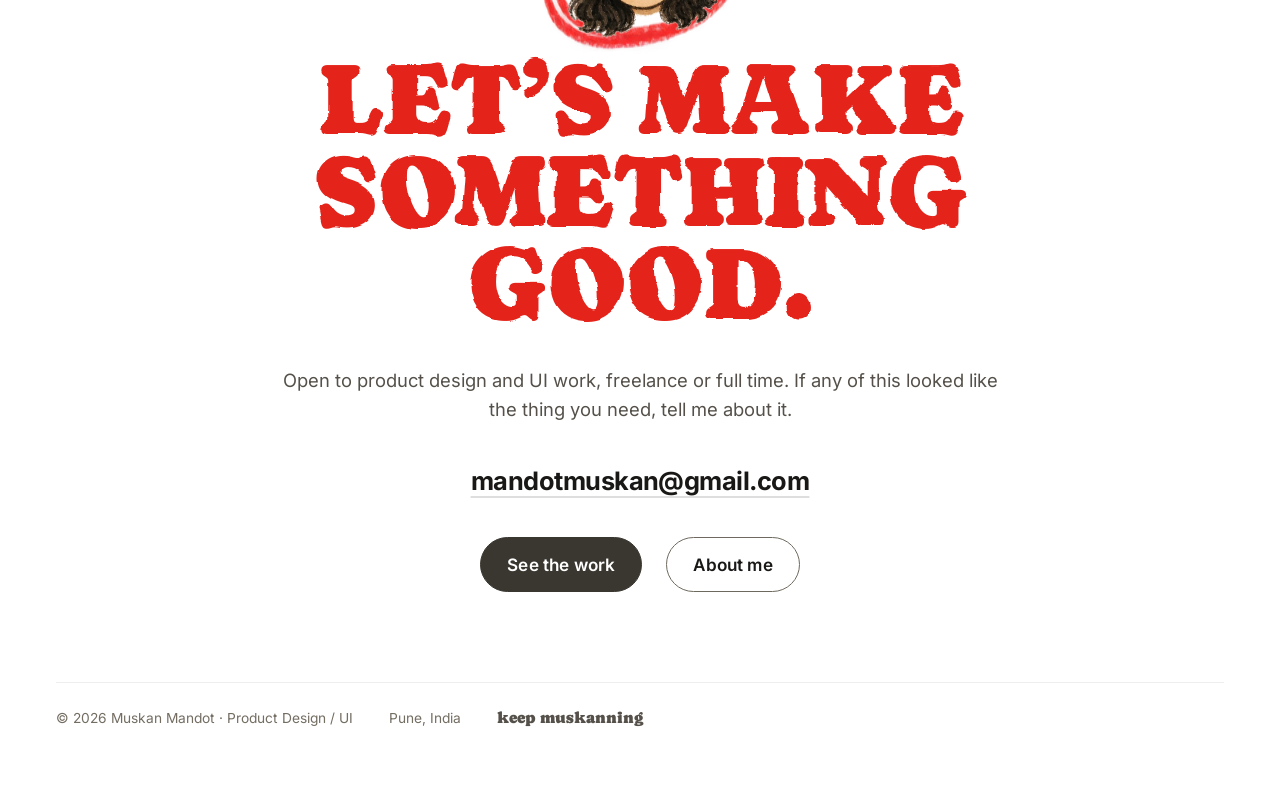
==== commit 464844f2: "Put the clients head back on the display face, smaller The Inter version is undone: it is Caprasimo " ====
--- a/index.html
+++ b/index.html
@@ -66,7 +66,7 @@
     <div class="wrap">
       <div class="shead shead--center reveal">
         <div class="shead__l">
-          <h2 class="shead__title shead__title--plain">Clients I worked with</h2>
+          <h2 class="ct ct--md ct--brown shead__title">Clients I worked with</h2>
         </div>
       </div>
     </div>
--- a/assets/css/site.css
+++ b/assets/css/site.css
@@ -324,19 +324,7 @@
 .band--clients { padding-block: var(--s-5) var(--s-6); }
 .band--clients .shead { margin-bottom: var(--s-6); }
 /* a list of logos does not need the full section-heading size */
-.band--clients .shead__title { font-size: clamp(1.55rem, 1.2rem + 1.5vw, 2.6rem); }
-
-/* A section head in the text face rather than the display one: same size,
-   set the way every other piece of interface type on the site is set. */
-.shead__title--plain {
-  font-family: var(--f-body);
-  font-weight: 700;
-  letter-spacing: -.03em;
-  line-height: 1.1;
-  text-transform: none;
-  color: var(--brown);
-  margin-top: 0;
-}
+.band--clients .shead__title { font-size: clamp(1.2rem, 0.98rem + 1.05vw, 1.95rem); }
 
 .marquee {
   position: relative;
